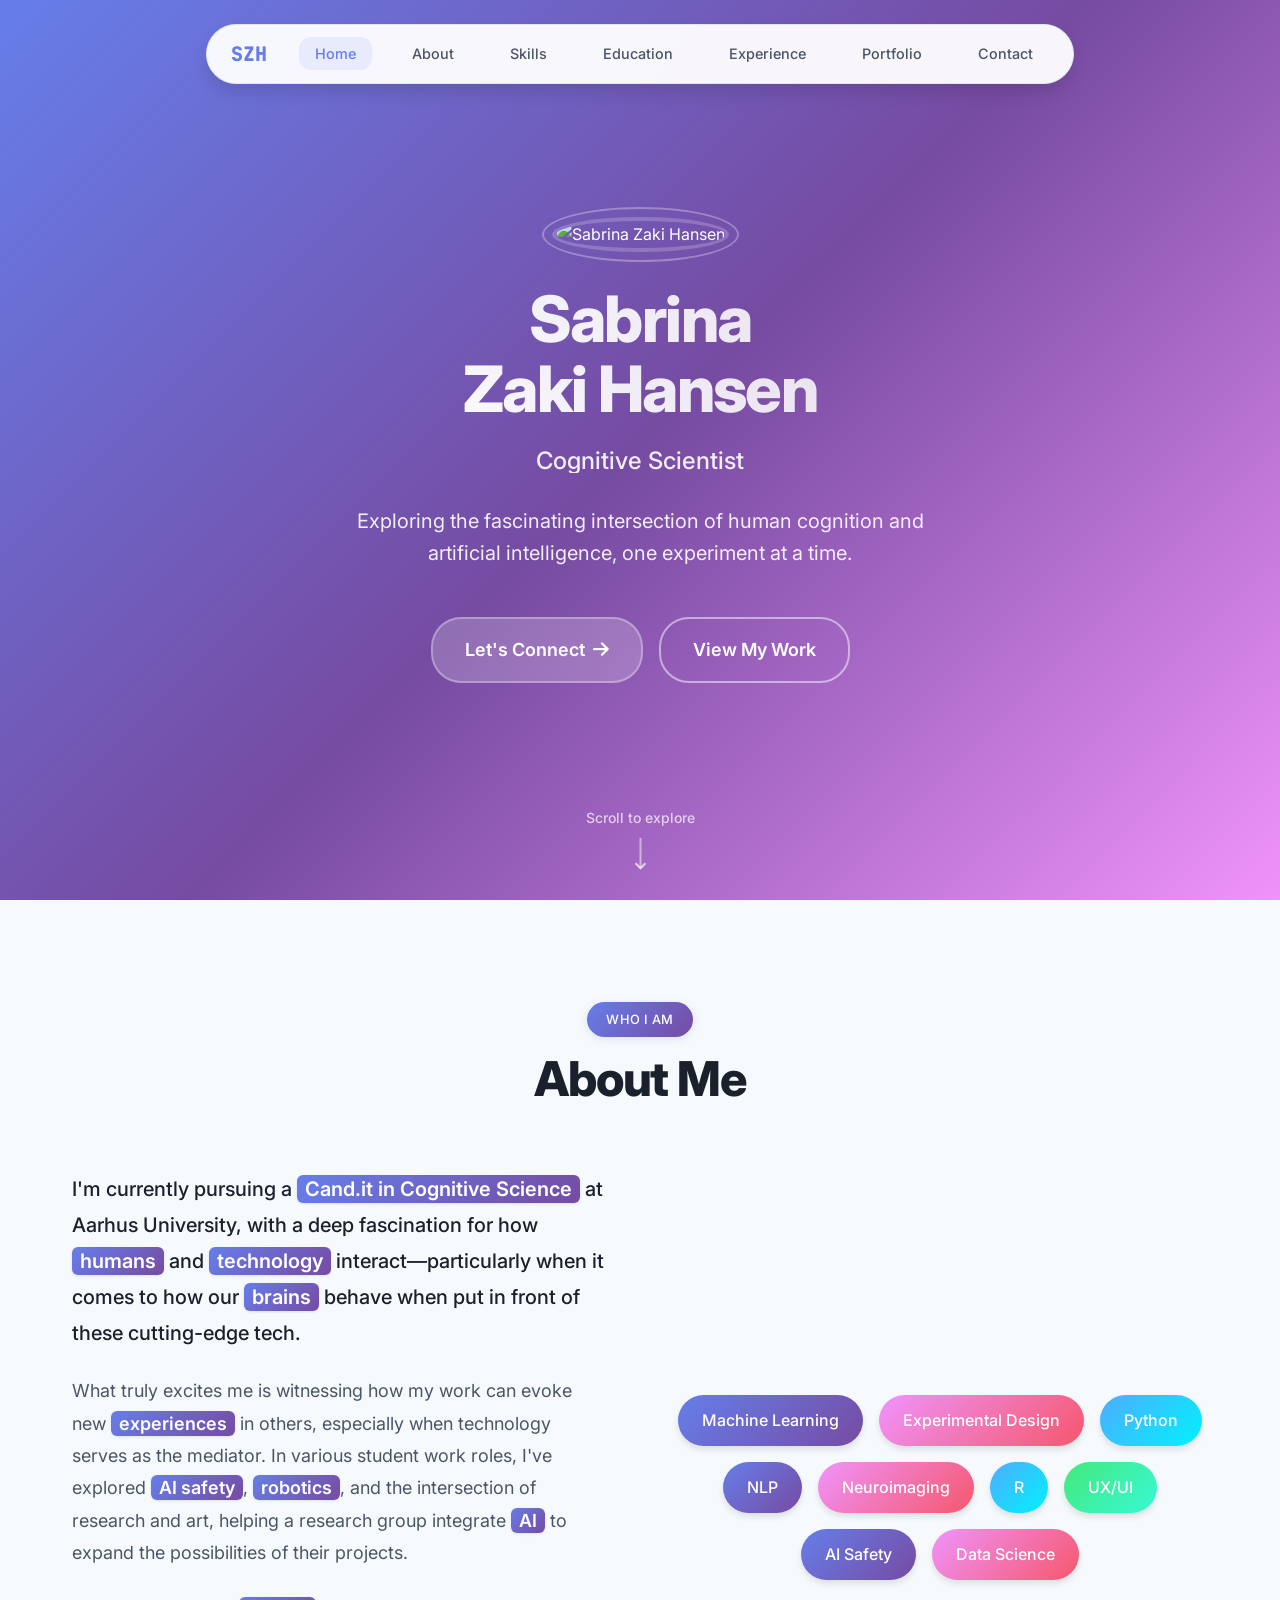
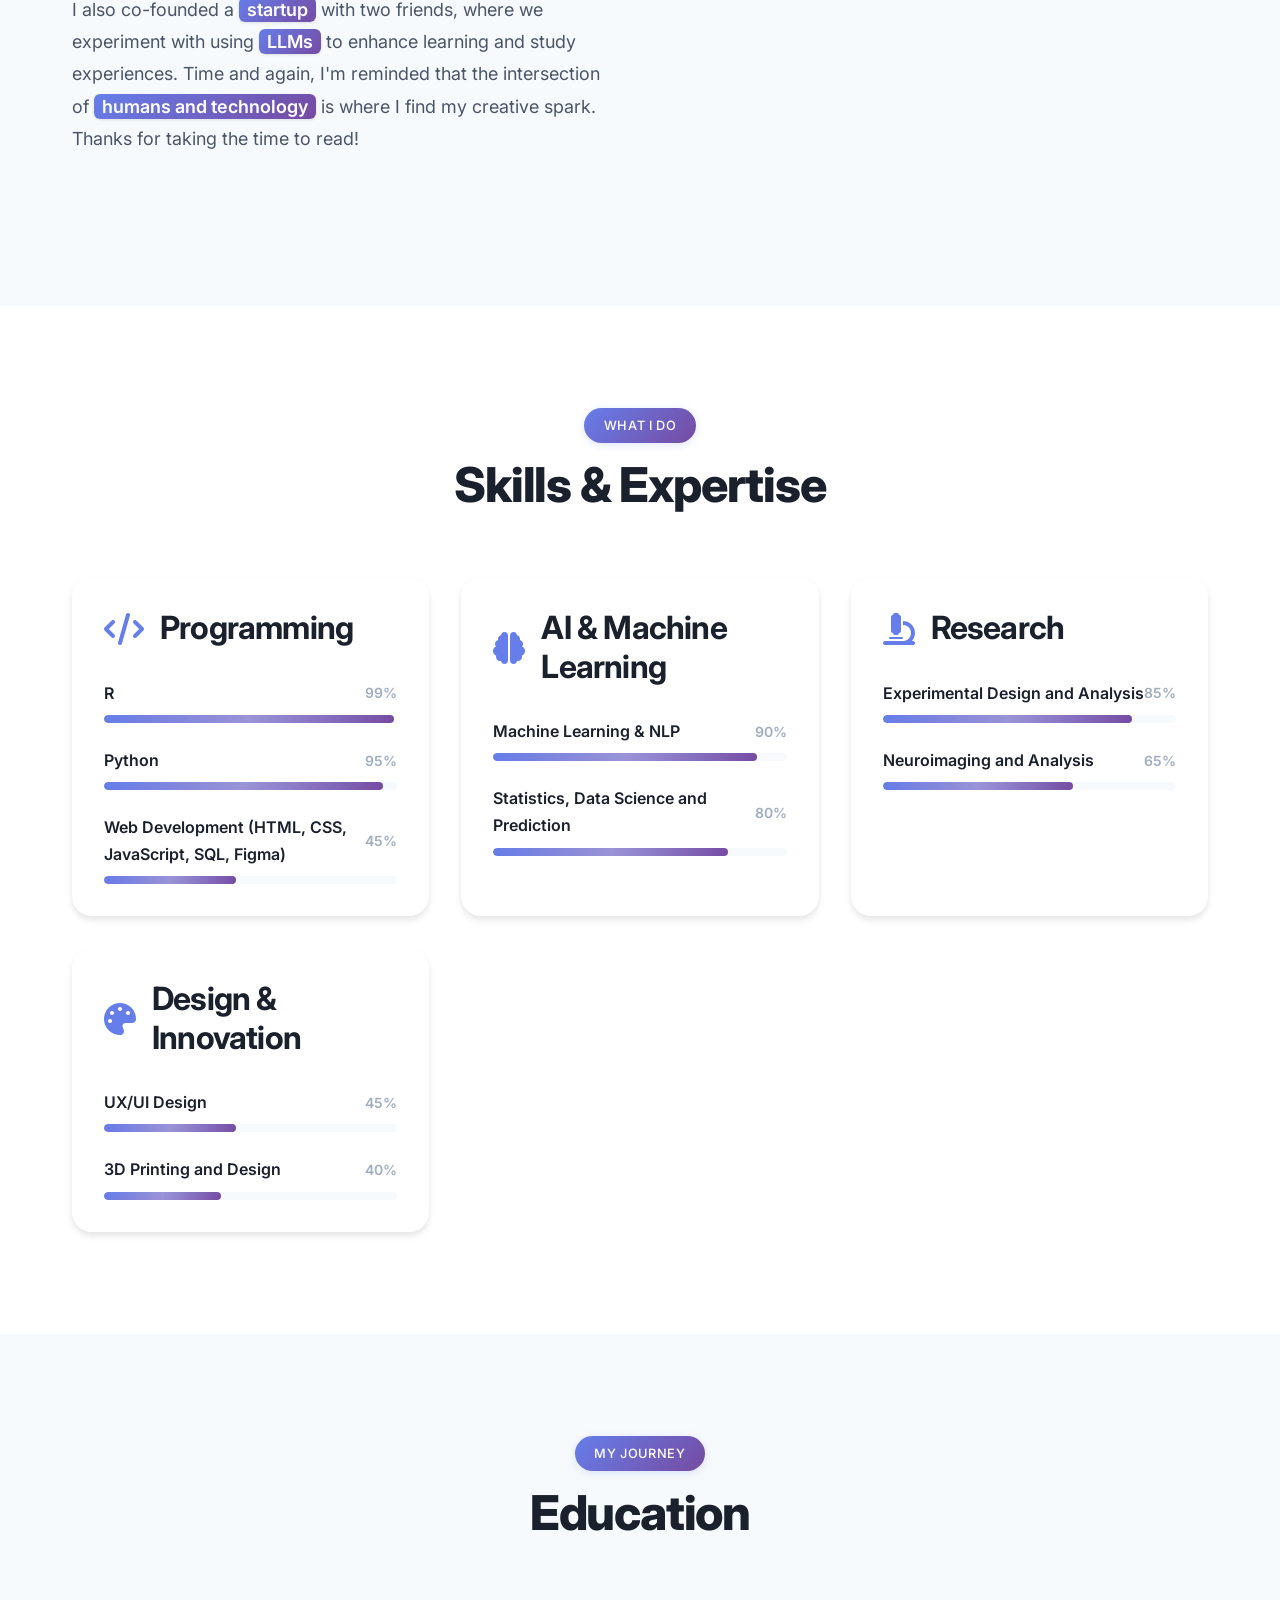
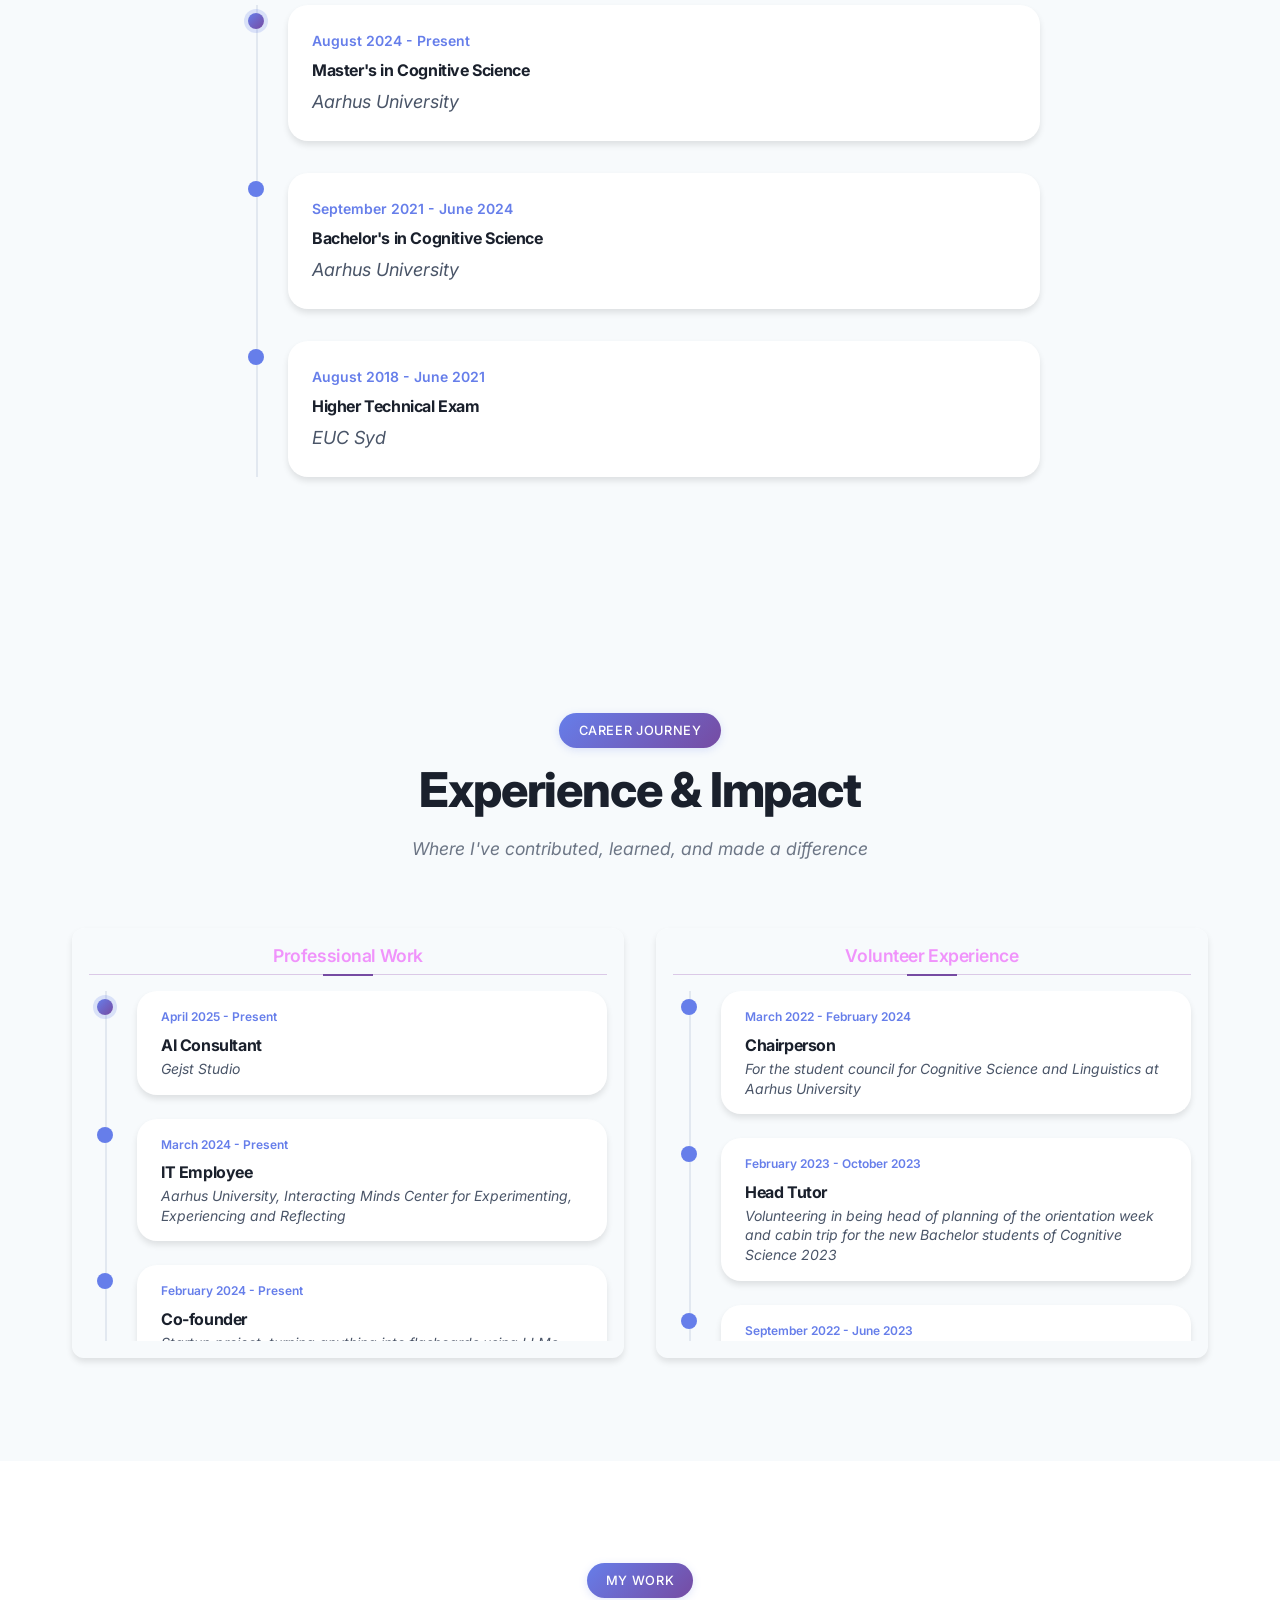
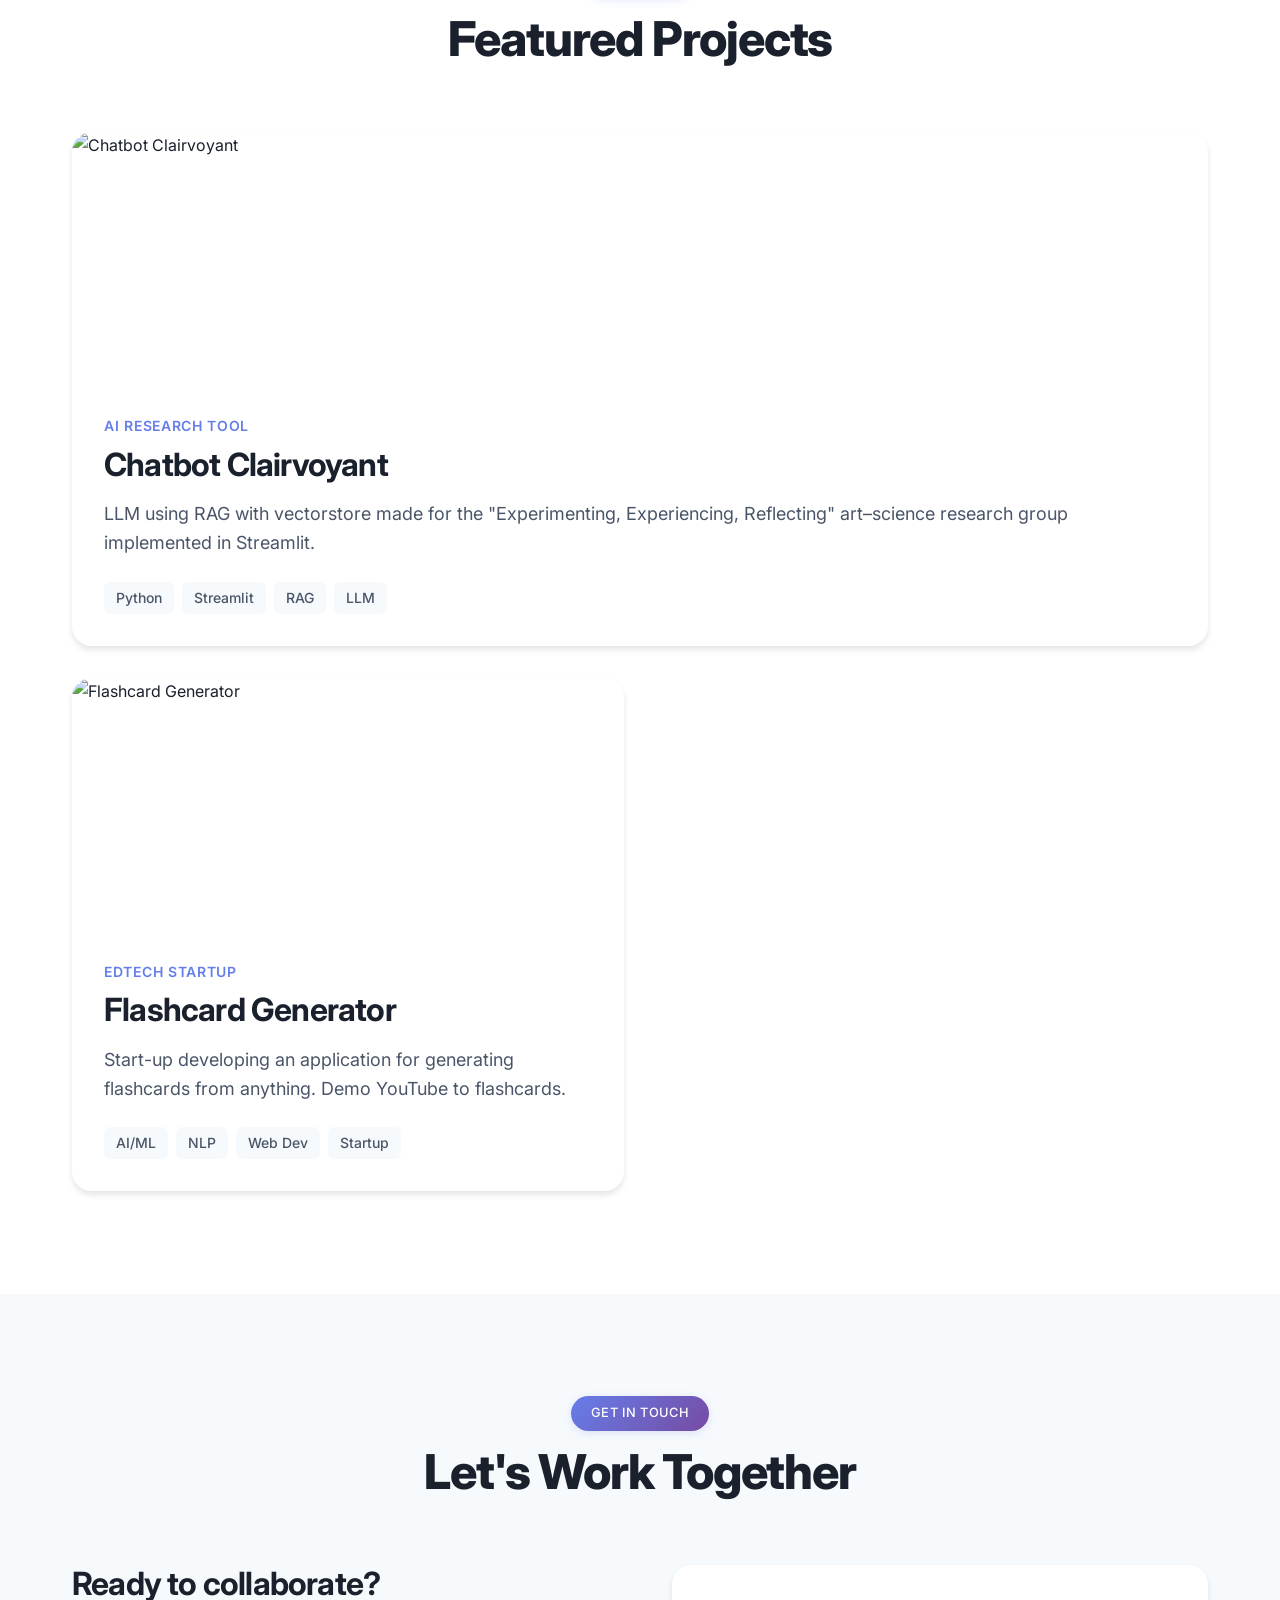
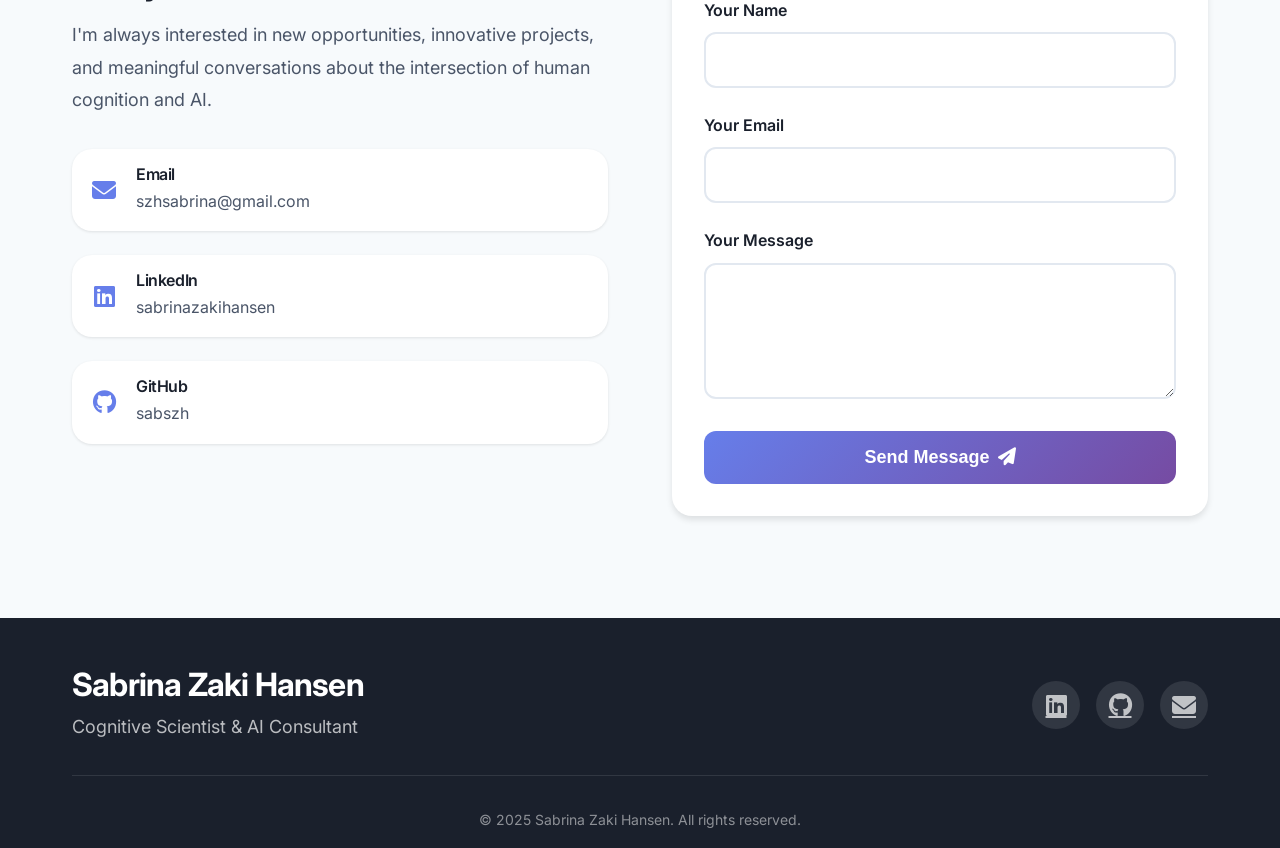
==== index.html @ dee20abe "updated" ====
<!DOCTYPE html>
<html lang="en">
<head>
    <meta charset="UTF-8">
    <meta name="viewport" content="width=device-width, initial-scale=1.0">
    <title>Sabrina Zaki Hansen | Cognitive Scientist & AI Consultant</title>
    <meta name="description" content="Cognitive Scientist and AI Consultant specializing in human-AI interaction, machine learning, and experimental design.">
    
    <!-- CSS styles -->
    <link rel="stylesheet" href="assets/css/styles.css">
    
    <!-- Google Fonts -->
    <link href="https://fonts.googleapis.com/css2?family=Inter:wght@300;400;500;600;700;800;900&family=JetBrains+Mono:wght@400;500;600&display=swap" rel="stylesheet">
    
    <!-- Font Awesome for Icons -->
    <link rel="stylesheet" href="https://cdnjs.cloudflare.com/ajax/libs/font-awesome/6.4.0/css/all.min.css" />
    
    <!-- Favicon -->
    <link rel="icon" href="assets/images/profile_pic.jpg" type="image/x-icon">
</head>
<body>
    <!-- Floating Navigation -->
    <nav class="floating-nav" id="floating-nav">
        <div class="nav-brand">
            <span class="brand-text">SZH</span>
        </div>
        <ul class="nav-menu" id="nav-menu">
            <li><a href="#hero" class="nav-link active">Home</a></li>
            <li><a href="#about" class="nav-link">About</a></li>
            <li><a href="#skills" class="nav-link">Skills</a></li>
            <li><a href="#education" class="nav-link">Education</a></li>
            <li><a href="#experience" class="nav-link">Experience</a></li>
            <li><a href="#portfolio" class="nav-link">Portfolio</a></li>
            <li><a href="#contact" class="nav-link">Contact</a></li>
        </ul>
        <div class="nav-toggle" id="nav-toggle">
            <span></span>
            <span></span>
            <span></span>
        </div>
    </nav>

    <!-- Hero Section with Particles -->
    <section id="hero" class="hero-section">
        <div class="particles" id="particles"></div>
        <div class="hero-content">
            <div class="profile-container">
                <div class="profile-image-wrapper">
                    <img src="assets/images/profile_pic.jpg" alt="Sabrina Zaki Hansen" class="profile-image">
                    <div class="profile-ring"></div>
                </div>
            </div>
            <div class="hero-text">
                <h1 class="hero-name">
                    <span class="name-part">Sabrina</span>
                    <span class="name-part">Zaki Hansen</span>
                </h1>
                <div class="hero-roles">
                    <span class="role active">Cognitive Scientist</span>
                    <span class="role">AI Consultant</span>
                    <span class="role">Human-AI Interaction Specialist</span>
                </div>
                <p class="hero-description">
                    Exploring the fascinating intersection of human cognition and artificial intelligence, 
                    one experiment at a time.
                </p>
                <div class="hero-cta">
                    <a href="#contact" class="cta-primary">
                        <span>Let's Connect</span>
                        <i class="fas fa-arrow-right"></i>
                    </a>
                    <a href="#portfolio" class="cta-secondary">
                        <span>View My Work</span>
                    </a>
                </div>
            </div>
        </div>
        <div class="scroll-indicator">
            <div class="scroll-text">Scroll to explore</div>
            <div class="scroll-arrow"></div>
        </div>
    </section>

    <!-- About Section -->
    <section id="about" class="about-section">
        <div class="container">
            <div class="section-header">
                <span class="section-tag">Who I Am</span>
                <h2 class="section-title">About Me</h2>
            </div>
            
            <div class="about-grid">
                <div class="about-content">
                    <div class="about-text">
                        <p class="lead-text">
                            I'm currently pursuing a <mark class="highlight">Cand.it in Cognitive Science</mark> at Aarhus University, 
                            with a deep fascination for how <mark class="highlight">humans</mark> and <mark class="highlight">technology</mark> 
                            interact—particularly when it comes to how our <mark class="highlight">brains</mark> behave when put in front 
                            of these cutting-edge tech.
                        </p>
                        
                        <p>
                            What truly excites me is witnessing how my work can evoke new <mark class="highlight">experiences</mark> in others, 
                            especially when technology serves as the mediator. In various student work roles, I've explored 
                            <mark class="highlight">AI safety</mark>, <mark class="highlight">robotics</mark>, and the intersection of research and art, 
                            helping a research group integrate <mark class="highlight">AI</mark> to expand the possibilities of their projects.
                        </p>
                        
                        <p>
                            I also co-founded a <mark class="highlight">startup</mark> with two friends, where we experiment with using 
                            <mark class="highlight">LLMs</mark> to enhance learning and study experiences. Time and again, I'm reminded that 
                            the intersection of <mark class="highlight">humans and technology</mark> is where I find my creative spark. 
                            Thanks for taking the time to read!
                        </p>
                    </div>
                </div>
                
                <div class="about-visual">
                    <div class="interest-cloud">
                        <div class="interest-item" data-category="ai">Machine Learning</div>
                        <div class="interest-item" data-category="research">Experimental Design</div>
                        <div class="interest-item" data-category="tech">Python</div>
                        <div class="interest-item" data-category="ai">NLP</div>
                        <div class="interest-item" data-category="research">Neuroimaging</div>
                        <div class="interest-item" data-category="tech">R</div>
                        <div class="interest-item" data-category="design">UX/UI</div>
                        <div class="interest-item" data-category="ai">AI Safety</div>
                        <div class="interest-item" data-category="research">Data Science</div>
                    </div>
                </div>
            </div>
        </div>
    </section>

    <!-- Skills Section -->
    <section id="skills" class="skills-section">
        <div class="container">
            <div class="section-header">
                <span class="section-tag">What I Do</span>
                <h2 class="section-title">Skills & Expertise</h2>
            </div>
            
            <div class="skills-grid">
                <div class="skill-category">
                    <div class="category-header">
                        <i class="fas fa-code"></i>
                        <h3>Programming</h3>
                    </div>
                    <div class="skill-items">
                        <div class="skill-item">
                            <div class="skill-info">
                                <span class="skill-name">R</span>
                                <span class="skill-level">99%</span>
                            </div>
                            <div class="skill-bar">
                                <div class="skill-progress" data-progress="99"></div>
                            </div>
                        </div>
                        <div class="skill-item">
                            <div class="skill-info">
                                <span class="skill-name">Python</span>
                                <span class="skill-level">95%</span>
                            </div>
                            <div class="skill-bar">
                                <div class="skill-progress" data-progress="95"></div>
                            </div>
                        </div>
                        <div class="skill-item">
                            <div class="skill-info">
                                <span class="skill-name">Web Development (HTML, CSS, JavaScript, SQL, Figma)</span>
                                <span class="skill-level">45%</span>
                            </div>
                            <div class="skill-bar">
                                <div class="skill-progress" data-progress="45"></div>
                            </div>
                        </div>
                    </div>
                </div>

                <div class="skill-category">
                    <div class="category-header">
                        <i class="fas fa-brain"></i>
                        <h3>AI & Machine Learning</h3>
                    </div>
                    <div class="skill-items">
                        <div class="skill-item">
                            <div class="skill-info">
                                <span class="skill-name">Machine Learning & NLP</span>
                                <span class="skill-level">90%</span>
                            </div>
                            <div class="skill-bar">
                                <div class="skill-progress" data-progress="90"></div>
                            </div>
                        </div>
                        <div class="skill-item">
                            <div class="skill-info">
                                <span class="skill-name">Statistics, Data Science and Prediction</span>
                                <span class="skill-level">80%</span>
                            </div>
                            <div class="skill-bar">
                                <div class="skill-progress" data-progress="80"></div>
                            </div>
                        </div>
                    </div>
                </div>

                <div class="skill-category">
                    <div class="category-header">
                        <i class="fas fa-microscope"></i>
                        <h3>Research</h3>
                    </div>
                    <div class="skill-items">
                        <div class="skill-item">
                            <div class="skill-info">
                                <span class="skill-name">Experimental Design and Analysis</span>
                                <span class="skill-level">85%</span>
                            </div>
                            <div class="skill-bar">
                                <div class="skill-progress" data-progress="85"></div>
                            </div>
                        </div>
                        <div class="skill-item">
                            <div class="skill-info">
                                <span class="skill-name">Neuroimaging and Analysis</span>
                                <span class="skill-level">65%</span>
                            </div>
                            <div class="skill-bar">
                                <div class="skill-progress" data-progress="65"></div>
                            </div>
                        </div>
                    </div>
                </div>

                <div class="skill-category">
                    <div class="category-header">
                        <i class="fas fa-palette"></i>
                        <h3>Design & Innovation</h3>
                    </div>
                    <div class="skill-items">
                        <div class="skill-item">
                            <div class="skill-info">
                                <span class="skill-name">UX/UI Design</span>
                                <span class="skill-level">45%</span>
                            </div>
                            <div class="skill-bar">
                                <div class="skill-progress" data-progress="45"></div>
                            </div>
                        </div>
                        <div class="skill-item">
                            <div class="skill-info">
                                <span class="skill-name">3D Printing and Design</span>
                                <span class="skill-level">40%</span>
                            </div>
                            <div class="skill-bar">
                                <div class="skill-progress" data-progress="40"></div>
                            </div>
                        </div>
                    </div>
                </div>
            </div>
        </div>
    </section>

    <!-- Education & Resume Section -->
    <section id="education" class="education-section">
        <div class="container">
            <div class="section-header">
                <span class="section-tag">My Journey</span>
                <h2 class="section-title">Education</h2>
            </div>
            
            <div class="education-container">
                <div class="timeline">
                    <div class="timeline-item">
                        <div class="timeline-marker featured"></div>
                        <div class="timeline-content">
                            <div class="timeline-date">August 2024 - Present</div>
                            <h4>Master's in Cognitive Science</h4>
                            <p><em>Aarhus University</em></p>
                        </div>
                    </div>
                    <div class="timeline-item">
                        <div class="timeline-marker"></div>
                        <div class="timeline-content">
                            <div class="timeline-date">September 2021 - June 2024</div>
                            <h4>Bachelor's in Cognitive Science</h4>
                            <p><em>Aarhus University</em></p>
                        </div>
                    </div>
                    <div class="timeline-item">
                        <div class="timeline-marker"></div>
                        <div class="timeline-content">
                            <div class="timeline-date">August 2018 - June 2021</div>
                            <h4>Higher Technical Exam</h4>
                            <p><em>EUC Syd</em></p>
                        </div>
                    </div>
                    </div>
                </div>
            </div>
        </div>
    </section>

    <!-- Experience Section -->
    <section id="experience" class="experience-section">
        <div class="container">
            <div class="section-header">
                <span class="section-tag">Career Journey</span>
                <h2 class="section-title">Experience & Impact</h2>
                <p class="section-subtitle">Where I've contributed, learned, and made a difference</p>
            </div>
            
            <div class="experience-dual-columns">
                <!-- Professional Work -->
                <div class="work-section">
                    <h3 class="work-section-title">Professional Work</h3>
                    <div class="timeline-scroll-container">
                        <div class="timeline compact">
                            <div class="timeline-item">
                                <div class="timeline-marker featured"></div>
                                <div class="timeline-content">
                                    <div class="timeline-date">April 2025 - Present</div>
                                    <h4>AI Consultant</h4>
                                    <p><em>Gejst Studio</em></p>
                                </div>
                            </div>
                            <div class="timeline-item">
                                <div class="timeline-marker"></div>
                                <div class="timeline-content">
                                    <div class="timeline-date">March 2024 - Present</div>
                                    <h4>IT Employee</h4>
                                    <p><em>Aarhus University, Interacting Minds Center for Experimenting, Experiencing and Reflecting</em></p>
                                </div>
                            </div>
                            <div class="timeline-item">
                                <div class="timeline-marker"></div>
                                <div class="timeline-content">
                                    <div class="timeline-date">February 2024 - Present</div>
                                    <h4>Co-founder</h4>
                                    <p><em>Startup project, turning anything into flashcards using LLMs</em></p>
                                </div>
                            </div>
                            <div class="timeline-item">
                                <div class="timeline-marker"></div>
                                <div class="timeline-content">
                                    <div class="timeline-date">August 2024</div>
                                    <h4>Conference Staff</h4>
                                    <p><em>Aarhus University, Research Unit for Robophilosophy and Integrative Social Robotics</em></p>
                                </div>
                            </div>
                            <div class="timeline-item">
                                <div class="timeline-marker"></div>
                                <div class="timeline-content">
                                    <div class="timeline-date">May 2023 - December 2023</div>
                                    <h4>Research Assistant</h4>
                                    <p><em>Aarhus University, Research Unit for Robophilosophy and Integrative Social Robotics</em></p>
                                </div>
                            </div>
                            <div class="timeline-item">
                                <div class="timeline-marker"></div>
                                <div class="timeline-content">
                                    <div class="timeline-date">September 2023 - December 2023</div>
                                    <h4>Teacher Assistant</h4>
                                    <p><em>Facilitated weekly classes in the course in Cognition and Communication, as well as doing exam supervision for student's exam projects</em></p>
                                </div>
                            </div>
                            <div class="timeline-item">
                                <div class="timeline-marker"></div>
                                <div class="timeline-content">
                                    <div class="timeline-date">September 2022 - December 2022</div>
                                    <h4>Research Assistant</h4>
                                    <p><em>Apart Research, AI-Safety Non-profit</em></p>
                                </div>
                            </div>
                            <div class="timeline-item">
                                <div class="timeline-marker"></div>
                                <div class="timeline-content">
                                    <div class="timeline-date">December 2022 - April 2023</div>
                                    <h4>Community Manager</h4>
                                    <p><em>Apart Research, AI-Safety Non-profit</em></p>
                                </div>
                            </div>
                            <div class="timeline-item">
                                <div class="timeline-marker"></div>
                                <div class="timeline-content">
                                    <div class="timeline-date">August 2022 - December 2022</div>
                                    <h4>Teacher Assistant</h4>
                                    <p><em>Facilitated weekly classes in the course in Cognition and Communication, as well as doing exam supervision for student's exam projects</em></p>
                                </div>
                            </div>
                            <div class="timeline-item">
                                <div class="timeline-marker"></div>
                                <div class="timeline-content">
                                    <div class="timeline-date">December 2020 - August 2021</div>
                                    <h4>Mentor</h4>
                                    <p><em>MentorDanmark - teaching danish, english and mathematics</em></p>
                                </div>
                            </div>
                            <div class="timeline-item">
                                <div class="timeline-marker"></div>
                                <div class="timeline-content">
                                    <div class="timeline-date">September 2020 - June 2021</div>
                                    <h4>Communications Assistant</h4>
                                    <p><em>EUC Syd</em></p>
                                </div>
                            </div>
                            <div class="timeline-item">
                                <div class="timeline-marker"></div>
                                <div class="timeline-content">
                                    <div class="timeline-date">August 2020 - June 2021</div>
                                    <h4>Teacher Assistant</h4>
                                    <p><em>EUC Syd, Higher Technical Exam</em></p>
                                </div>
                            </div>
                            <div class="timeline-item">
                                <div class="timeline-marker"></div>
                                <div class="timeline-content">
                                    <div class="timeline-date">September 2020 - December 2020</div>
                                    <h4>Substitute Teacher</h4>
                                    <p><em>Aabenraa Friskole</em></p>
                                </div>
                            </div>
                            <div class="timeline-item">
                                <div class="timeline-marker"></div>
                                <div class="timeline-content">
                                    <div class="timeline-date">August 2020 - December 2020</div>
                                    <h4>Student Teacher in Mathematics</h4>
                                    <p><em>SOSO Syd, providing evening classes for students with dyscalculia and other mathematical challenges</em></p>
                                </div>
                            </div>
                            <div class="timeline-item">
                                <div class="timeline-marker"></div>
                                <div class="timeline-content">
                                    <div class="timeline-date">May 2017 - November 2018</div>
                                    <h4>Customer Service and Payment</h4>
                                    <p><em>Bylderup Bov Pizza & Grill</em></p>
                                </div>
                            </div>
                            <div class="timeline-item">
                                <div class="timeline-marker"></div>
                                <div class="timeline-content">
                                    <div class="timeline-date">December 2016 - May 2017</div>
                                    <h4>Customer Service and Payment</h4>
                                    <p><em>Milano Pizza & Restaurant</em></p>
                                </div>
                            </div>
                        </div>
                    </div>
                </div>

                <!-- Volunteer Experience -->
                <div class="volunteer-section">
                    <h3 class="work-section-title">Volunteer Experience</h3>
                    <div class="timeline-scroll-container">
                        <div class="timeline compact">
                            <div class="timeline-item">
                                <div class="timeline-marker"></div>
                                <div class="timeline-content">
                                    <div class="timeline-date">March 2022 - February 2024</div>
                                    <h4>Chairperson</h4>
                                    <p><em>For the student council for Cognitive Science and Linguistics at Aarhus University</em></p>
                                </div>
                            </div>
                            <div class="timeline-item">
                                <div class="timeline-marker"></div>
                                <div class="timeline-content">
                                    <div class="timeline-date">February 2023 - October 2023</div>
                                    <h4>Head Tutor</h4>
                                    <p><em>Volunteering in being head of planning of the orientation week and cabin trip for the new Bachelor students of Cognitive Science 2023</em></p>
                                </div>
                            </div>
                            <div class="timeline-item">
                                <div class="timeline-marker"></div>
                                <div class="timeline-content">
                                    <div class="timeline-date">September 2022 - June 2023</div>
                                    <h4>Mentor</h4>
                                    <p><em>Volunteering for Aarhus University</em></p>
                                </div>
                            </div>
                            <div class="timeline-item">
                                <div class="timeline-marker"></div>
                                <div class="timeline-content">
                                    <div class="timeline-date">April 2022 - October 2023</div>
                                    <h4>Tutor</h4>
                                    <p><em>Volunteering in being part of a team planning of the orientation week and cabin trip for the new Bachelor students of Cognitive Science 2022</em></p>
                                </div>
                            </div>
                            <div class="timeline-item">
                                <div class="timeline-marker"></div>
                                <div class="timeline-content">
                                    <div class="timeline-date">September 2019 - January 2023</div>
                                    <h4>Head of Marketing Communications</h4>
                                    <p><em>Volunteering for Campusbyen Aabenraa</em></p>
                                </div>
                            </div>
                            <div class="timeline-item">
                                <div class="timeline-marker"></div>
                                <div class="timeline-content">
                                    <div class="timeline-date">January 2019 - January 2023</div>
                                    <h4>Youth Counselor</h4>
                                    <p><em>Headspace Denmark, Aabenraa</em></p>
                                </div>
                            </div>
                            <div class="timeline-item">
                                <div class="timeline-marker"></div>
                                <div class="timeline-content">
                                    <div class="timeline-date">January 2018 - June 2020</div>
                                    <h4>Member of the Management Board</h4>
                                    <p><em>EUC Syd, student representative for Higher Technical Exam</em></p>
                                </div>
                            </div>
                        </div>
                    </div>
                </div>
            </div>
        </div>
    </section>

    <!-- Portfolio Section -->
    <section id="portfolio" class="portfolio-section">
        <div class="container">
            <div class="section-header">
                <span class="section-tag">My Work</span>
                <h2 class="section-title">Featured Projects</h2>
            </div>
            
            <div class="portfolio-grid">
                <div class="project-card featured">
                    <div class="project-image">
                        <img src="assets/images/botcon.png" alt="Chatbot Clairvoyant" loading="lazy">
                        <div class="project-overlay">
                            <a href="https://botcon.ploomberapp.io/" target="_blank" class="project-link">
                                <i class="fas fa-external-link-alt"></i>
                            </a>
                        </div>
                    </div>
                    <div class="project-content">
                        <div class="project-category">AI Research Tool</div>
                        <h3>Chatbot Clairvoyant</h3>
                        <p>LLM using RAG with vectorstore made for the "Experimenting, Experiencing, Reflecting" art–science research group implemented in Streamlit.</p>
                        <div class="project-tech">
                            <span>Python</span>
                            <span>Streamlit</span>
                            <span>RAG</span>
                            <span>LLM</span>
                        </div>
                    </div>
                </div>

                <div class="project-card">
                    <div class="project-image">
                        <img src="assets/images/podmem.png" alt="Flashcard Generator" loading="lazy">
                        <div class="project-overlay">
                            <a href="https://www.podmem.com/" target="_blank" class="project-link">
                                <i class="fas fa-external-link-alt"></i>
                            </a>
                        </div>
                    </div>
                    <div class="project-content">
                        <div class="project-category">EdTech Startup</div>
                        <h3>Flashcard Generator</h3>
                        <p>Start-up developing an application for generating flashcards from anything. Demo YouTube to flashcards.</p>
                        <div class="project-tech">
                            <span>AI/ML</span>
                            <span>NLP</span>
                            <span>Web Dev</span>
                            <span>Startup</span>
                        </div>
                    </div>
                </div>
            </div>
        </div>
    </section>

    <!-- Contact Section -->
    <section id="contact" class="contact-section">
        <div class="container">
            <div class="section-header">
                <span class="section-tag">Get In Touch</span>
                <h2 class="section-title">Let's Work Together</h2>
            </div>
            
            <div class="contact-grid">
                <div class="contact-info">
                    <h3>Ready to collaborate?</h3>
                    <p>I'm always interested in new opportunities, innovative projects, and meaningful conversations about the intersection of human cognition and AI.</p>
                    
                    <div class="contact-methods">
                        <div class="contact-method">
                            <i class="fas fa-envelope"></i>
                            <div>
                                <h4>Email</h4>
                                <a href="mailto:szhsabrina@gmail.com">szhsabrina@gmail.com</a>
                            </div>
                        </div>
                        <div class="contact-method">
                            <i class="fab fa-linkedin"></i>
                            <div>
                                <h4>LinkedIn</h4>
                                <a href="https://linkedin.com/in/sabrinazakihansen" target="_blank">sabrinazakihansen</a>
                            </div>
                        </div>
                        <div class="contact-method">
                            <i class="fab fa-github"></i>
                            <div>
                                <h4>GitHub</h4>
                                <a href="https://github.com/sabszh" target="_blank">sabszh</a>
                            </div>
                        </div>
                    </div>
                </div>
                
                <div class="contact-form-wrapper">
                    <form class="contact-form" action="https://formsubmit.co/8005be62d9b5293e84b5c257f5f64765" method="POST">
                        <input type="hidden" name="_subject" value="New Portfolio Contact!">
                        <input type="hidden" name="_captcha" value="false">
                        
                        <div class="form-group">
                            <label for="name">Your Name</label>
                            <input type="text" id="name" name="name" required>
                        </div>
                        
                        <div class="form-group">
                            <label for="email">Your Email</label>
                            <input type="email" id="email" name="email" required>
                        </div>
                        
                        <div class="form-group">
                            <label for="message">Your Message</label>
                            <textarea id="message" name="message" rows="5" required></textarea>
                        </div>
                        
                        <button type="submit" class="submit-btn">
                            <span>Send Message</span>
                            <i class="fas fa-paper-plane"></i>
                        </button>
                    </form>
                </div>
            </div>
        </div>
    </section>

    <!-- Footer -->
    <footer class="footer">
        <div class="container">
            <div class="footer-content">
                <div class="footer-brand">
                    <h3>Sabrina Zaki Hansen</h3>
                    <p>Cognitive Scientist & AI Consultant</p>
                </div>
                
                <div class="footer-social">
                    <a href="https://linkedin.com/in/sabrinazakihansen" target="_blank" aria-label="LinkedIn">
                        <i class="fab fa-linkedin"></i>
                    </a>
                    <a href="https://github.com/sabszh" target="_blank" aria-label="GitHub">
                        <i class="fab fa-github"></i>
                    </a>
                    <a href="mailto:szhsabrina@gmail.com" aria-label="Email">
                        <i class="fas fa-envelope"></i>
                    </a>
                </div>
            </div>
            
            <div class="footer-bottom">
                <p>&copy; 2025 Sabrina Zaki Hansen. All rights reserved.</p>
            </div>
        </div>
    </footer>
    
    <script src="assets/js/scripts.js"></script>
</body>
</html>
---- assets/css/styles.css ----
/* Modern Portfolio CSS */
:root {
    /* Color Palette */
    --primary-color: #667eea;
    --secondary-color: #764ba2;
    --accent-color: #f093fb;
    --text-primary: #1a202c;
    --text-secondary: #4a5568;
    --text-light: #a0aec0;
    --bg-primary: #ffffff;
    --bg-secondary: #f7fafc;
    --bg-dark: #1a202c;
    --border-light: #e2e8f0;
    
    /* Gradients */
    --gradient-primary: linear-gradient(135deg, var(--primary-color) 0%, var(--secondary-color) 100%);
    --gradient-accent: linear-gradient(135deg, var(--primary-color) 0%, var(--accent-color) 100%);
    --gradient-dark: linear-gradient(135deg, #667eea 0%, #764ba2 50%, #f093fb 100%);
    
    /* Shadows */
    --shadow-sm: 0 1px 3px rgba(0, 0, 0, 0.1);
    --shadow-md: 0 4px 6px rgba(0, 0, 0, 0.1);
    --shadow-lg: 0 10px 15px rgba(0, 0, 0, 0.1);
    --shadow-xl: 0 20px 25px rgba(0, 0, 0, 0.15);
    
    /* Typography */
    --font-primary: 'Inter', -apple-system, BlinkMacSystemFont, sans-serif;
    --font-mono: 'JetBrains Mono', 'Fira Code', monospace;
    
    /* Spacing */
    --section-padding: clamp(4rem, 8vw, 8rem);
    --container-padding: clamp(1rem, 5vw, 2rem);
    
    /* Border Radius */
    --radius-sm: 6px;
    --radius-md: 12px;
    --radius-lg: 20px;
    --radius-xl: 30px;
}

/* Reset & Base Styles */
*,
*::before,
*::after {
    margin: 0;
    padding: 0;
    box-sizing: border-box;
}

html {
    scroll-behavior: smooth;
    font-size: 16px;
}

body {
    font-family: var(--font-primary);
    line-height: 1.7;
    color: var(--text-primary);
    background-color: var(--bg-primary);
    overflow-x: hidden;
}

/* Typography */
h1, h2, h3, h4, h5, h6 {
    font-weight: 700;
    line-height: 1.2;
    letter-spacing: -0.025em;
}

h1 {
    font-size: clamp(2.5rem, 6vw, 4rem);
}

h2 {
    font-size: clamp(2rem, 5vw, 3rem);
}

h3 {
    font-size: clamp(1.5rem, 4vw, 2rem);
}

p {
    font-size: clamp(1rem, 2.5vw, 1.125rem);
    color: var(--text-secondary);
}

.lead-text {
    font-size: clamp(1.125rem, 3vw, 1.25rem);
    font-weight: 500;
    color: var(--text-primary);
}

/* Container */
.container {
    max-width: 1200px;
    margin: 0 auto;
    padding: 0 var(--container-padding);
}

/* Floating Navigation */
.floating-nav {
    position: fixed;
    top: 1.5rem;
    left: 50%;
    transform: translateX(-50%);
    background: rgba(255, 255, 255, 0.95);
    backdrop-filter: blur(20px);
    border: 1px solid var(--border-light);
    border-radius: var(--radius-xl);
    padding: 0.75rem 1.5rem;
    display: flex;
    align-items: center;
    gap: 2rem;
    z-index: 1000;
    box-shadow: var(--shadow-lg);
    transition: all 0.3s ease;
}

.floating-nav.scrolled {
    background: rgba(255, 255, 255, 0.98);
    box-shadow: var(--shadow-xl);
}

.nav-brand .brand-text {
    font-weight: 800;
    font-size: 1.25rem;
    color: var(--primary-color);
    font-family: var(--font-mono);
}

.nav-menu {
    display: flex;
    list-style: none;
    gap: 1.5rem;
    align-items: center;
}

.nav-link {
    text-decoration: none;
    color: var(--text-secondary);
    font-weight: 500;
    font-size: 0.9rem;
    padding: 0.5rem 1rem;
    border-radius: var(--radius-md);
    transition: all 0.3s ease;
    position: relative;
}

.nav-link:hover,
.nav-link.active {
    color: var(--primary-color);
    background: rgba(102, 126, 234, 0.1);
}

.nav-toggle {
    display: none;
    flex-direction: column;
    cursor: pointer;
    gap: 4px;
}

.nav-toggle span {
    width: 24px;
    height: 2px;
    background: var(--text-primary);
    border-radius: 2px;
    transition: all 0.3s ease;
}

/* Hero Section */
.hero-section {
    min-height: 100vh;
    background: var(--gradient-dark);
    position: relative;
    display: flex;
    align-items: center;
    justify-content: center;
    overflow: hidden;
}

.particles {
    position: absolute;
    top: 0;
    left: 0;
    width: 100%;
    height: 100%;
    z-index: 1;
}

.hero-content {
    position: relative;
    z-index: 2;
    text-align: center;
    color: white;
    max-width: 900px;
    padding: var(--container-padding);
}

.profile-container {
    margin-bottom: 2rem;
}

.profile-image-wrapper {
    position: relative;
    display: inline-block;
}

.profile-image {
    width: 180px;
    height: 180px;
    border-radius: 50%;
    object-fit: cover;
    border: 4px solid rgba(255, 255, 255, 0.2);
    position: relative;
    z-index: 2;
    transition: all 0.3s ease;
}

.profile-ring {
    position: absolute;
    top: -10px;
    left: -10px;
    right: -10px;
    bottom: -10px;
    border: 2px solid rgba(255, 255, 255, 0.3);
    border-radius: 50%;
    animation: pulse 2s infinite;
}

@keyframes pulse {
    0% {
        transform: scale(1);
        opacity: 1;
    }
    100% {
        transform: scale(1.1);
        opacity: 0;
    }
}

.hero-name {
    font-weight: 800;
    margin-bottom: 1rem;
    line-height: 1.1;
}

.name-part {
    display: block;
    background: linear-gradient(45deg, #fff, rgba(255, 255, 255, 0.8));
    -webkit-background-clip: text;
    -webkit-text-fill-color: transparent;
    background-clip: text;
}

.hero-roles {
    margin-bottom: 2rem;
    height: 2rem;
    position: relative;
    overflow: hidden;
}

.role {
    position: absolute;
    top: 0;
    left: 50%;
    transform: translateX(-50%);
    font-size: clamp(1.125rem, 3vw, 1.5rem);
    font-weight: 500;
    color: rgba(255, 255, 255, 0.9);
    opacity: 0;
    transition: all 0.5s ease;
}

.role.active {
    opacity: 1;
}

.hero-description {
    font-size: clamp(1.125rem, 3vw, 1.25rem);
    color: rgba(255, 255, 255, 0.9);
    max-width: 600px;
    margin: 0 auto 3rem;
    line-height: 1.6;
}

.hero-cta {
    display: flex;
    gap: 1rem;
    justify-content: center;
    flex-wrap: wrap;
}

.cta-primary,
.cta-secondary {
    display: inline-flex;
    align-items: center;
    gap: 0.5rem;
    padding: 1rem 2rem;
    text-decoration: none;
    font-weight: 600;
    border-radius: var(--radius-xl);
    transition: all 0.3s ease;
    font-size: 1.125rem;
}

.cta-primary {
    background: rgba(255, 255, 255, 0.2);
    color: white;
    border: 2px solid rgba(255, 255, 255, 0.3);
    backdrop-filter: blur(10px);
}

.cta-primary:hover {
    background: rgba(255, 255, 255, 0.3);
    transform: translateY(-2px);
    box-shadow: var(--shadow-xl);
}

.cta-secondary {
    background: transparent;
    color: white;
    border: 2px solid rgba(255, 255, 255, 0.5);
}

.cta-secondary:hover {
    background: rgba(255, 255, 255, 0.1);
    transform: translateY(-2px);
}

.scroll-indicator {
    position: absolute;
    bottom: 2rem;
    left: 50%;
    transform: translateX(-50%);
    text-align: center;
    color: rgba(255, 255, 255, 0.7);
}

.scroll-text {
    font-size: 0.875rem;
    margin-bottom: 0.5rem;
    font-weight: 500;
}

.scroll-arrow {
    width: 2px;
    height: 30px;
    background: rgba(255, 255, 255, 0.5);
    margin: 0 auto;
    position: relative;
    animation: scroll 2s infinite;
}

.scroll-arrow::after {
    content: '';
    position: absolute;
    bottom: 0;
    left: -3px;
    width: 8px;
    height: 8px;
    border-bottom: 2px solid rgba(255, 255, 255, 0.7);
    border-right: 2px solid rgba(255, 255, 255, 0.7);
    transform: rotate(45deg);
}

@keyframes scroll {
    0%, 100% {
        opacity: 0.4;
    }
    50% {
        opacity: 1;
    }
}

/* Section Headers */
.section-header {
    text-align: center;
    margin-bottom: 4rem;
}

.section-tag {
    display: inline-block;
    background: linear-gradient(135deg, #667eea 0%, #764ba2 100%);
    color: white;
    padding: 0.4rem 1.2rem;
    border-radius: 20px;
    font-size: 0.8rem;
    font-weight: 500;
    margin-bottom: 0.8rem;
    text-transform: uppercase;
    letter-spacing: 0.05em;
    box-shadow: 0 2px 8px rgba(102, 126, 234, 0.2);
}

.section-title {
    color: var(--text-primary);
    font-weight: 800;
    margin-bottom: 1rem;
}

.section-subtitle {
    color: var(--text-secondary);
    font-size: 1.1rem;
    font-weight: 400;
    margin-bottom: 2rem;
    text-align: center;
    font-style: italic;
    opacity: 0.8;
}

/* About Section */
.about-section {
    padding: var(--section-padding) 0;
    background: var(--bg-secondary);
}

.about-grid {
    display: grid;
    grid-template-columns: 1fr 1fr;
    gap: 4rem;
    align-items: center;
}

.about-text {
    margin-bottom: 3rem;
}

.about-text p {
    margin-bottom: 1.5rem;
    line-height: 1.8;
}

.highlight {
    background: var(--gradient-primary);
    color: white;
    padding: 0.125rem 0.5rem;
    border-radius: var(--radius-sm);
    font-weight: 600;
    box-shadow: var(--shadow-sm);
}

.about-stats {
    display: grid;
    grid-template-columns: repeat(3, 1fr);
    gap: 2rem;
}

.stat-item {
    text-align: center;
    padding: 1.5rem;
    background: white;
    border-radius: var(--radius-lg);
    box-shadow: var(--shadow-md);
    transition: all 0.3s ease;
}

.stat-item:hover {
    transform: translateY(-5px);
    box-shadow: var(--shadow-lg);
}

.stat-number {
    font-size: 2.5rem;
    font-weight: 800;
    color: var(--primary-color);
    margin-bottom: 0.5rem;
}

.stat-label {
    font-size: 0.875rem;
    color: var(--text-secondary);
    font-weight: 600;
    text-transform: uppercase;
    letter-spacing: 0.05em;
}

.interest-cloud {
    display: flex;
    flex-wrap: wrap;
    gap: 1rem;
    justify-content: center;
}

.interest-item {
    padding: 0.75rem 1.5rem;
    background: white;
    border-radius: var(--radius-xl);
    box-shadow: var(--shadow-md);
    font-weight: 500;
    color: var(--text-primary);
    transition: all 0.3s ease;
    cursor: default;
}

.interest-item:hover {
    transform: translateY(-3px);
    box-shadow: var(--shadow-lg);
}

.interest-item[data-category="ai"] {
    background: linear-gradient(135deg, #667eea, #764ba2);
    color: white;
}

.interest-item[data-category="research"] {
    background: linear-gradient(135deg, #f093fb, #f5576c);
    color: white;
}

.interest-item[data-category="tech"] {
    background: linear-gradient(135deg, #4facfe, #00f2fe);
    color: white;
}

.interest-item[data-category="design"] {
    background: linear-gradient(135deg, #43e97b, #38f9d7);
    color: white;
}

/* Skills Section */
.skills-section {
    padding: var(--section-padding) 0;
}

.skills-grid {
    display: grid;
    grid-template-columns: repeat(auto-fit, minmax(300px, 1fr));
    gap: 2rem;
}

.skill-category {
    background: white;
    border-radius: var(--radius-lg);
    padding: 2rem;
    box-shadow: var(--shadow-md);
    transition: all 0.3s ease;
}

.skill-category:hover {
    transform: translateY(-5px);
    box-shadow: var(--shadow-lg);
}

.category-header {
    display: flex;
    align-items: center;
    gap: 1rem;
    margin-bottom: 2rem;
}

.category-header i {
    font-size: 2rem;
    color: var(--primary-color);
}

.category-header h3 {
    color: var(--text-primary);
    font-weight: 700;
}

.skill-items {
    display: flex;
    flex-direction: column;
    gap: 1.5rem;
}

.skill-item {
    position: relative;
}

.skill-info {
    display: flex;
    justify-content: space-between;
    align-items: center;
    margin-bottom: 0.5rem;
}

.skill-name {
    font-weight: 600;
    color: var(--text-primary);
}

.skill-level {
    font-size: 0.875rem;
    color: var(--text-light);
    font-weight: 600;
}

.skill-bar {
    height: 8px;
    background: var(--bg-secondary);
    border-radius: var(--radius-sm);
    overflow: hidden;
    position: relative;
}

.skill-progress {
    height: 100%;
    background: var(--gradient-primary);
    border-radius: var(--radius-sm);
    width: 0;
    transition: width 1.5s ease-in-out;
    position: relative;
}

.skill-progress::after {
    content: '';
    position: absolute;
    top: 0;
    left: 0;
    right: 0;
    bottom: 0;
    background: linear-gradient(90deg, transparent, rgba(255, 255, 255, 0.3), transparent);
    animation: shimmer 2s infinite;
}

@keyframes shimmer {
    0% {
        transform: translateX(-100%);
    }
    100% {
        transform: translateX(100%);
    }
}

/* Education Section */
.education-section {
    padding: var(--section-padding) 0;
    background: var(--bg-secondary);
}

.education-container {
    max-width: 800px;
    margin: 0 auto;
}

/* Experience Section */
.experience-section {
    padding: var(--section-padding) 0;
    background: var(--bg-primary);
}

.experience-dual-columns {
    display: grid;
    grid-template-columns: 1fr 1fr;
    gap: 2rem;
    margin-top: 2rem;
}

.work-section, .volunteer-section {
    background: white;
    border-radius: var(--radius-lg);
    padding: 2rem;
    box-shadow: var(--shadow-md);
    border: 1px solid rgba(0, 0, 0, 0.05);
}

.work-section-title {
    color: var(--text-primary);
    font-size: 1.3rem;
    font-weight: 600;
    margin-bottom: 1.5rem;
    text-align: center;
    padding-bottom: 0.75rem;
    border-bottom: 2px solid var(--primary-color);
    position: relative;
}

.work-section-title:after {
    content: '';
    position: absolute;
    bottom: -2px;
    left: 50%;
    transform: translateX(-50%);
    width: 50px;
    height: 2px;
    background: var(--secondary-color);
}

.work-section .timeline-scroll-container,
.volunteer-section .timeline-scroll-container {
    max-height: 500px;
    overflow-y: auto;
    padding-right: 1rem;
    margin-right: -1rem;
}

.timeline-title {
    color: var(--primary-color);
    font-weight: 700;
    margin-bottom: 2rem;
    font-size: 1.5rem;
    text-align: center;
}

.timeline-scroll-container {
    max-height: 600px;
    overflow-y: auto;
    padding-right: 1rem;
    margin-right: -1rem;
}

/* Custom scrollbar for timeline */
.timeline-scroll-container::-webkit-scrollbar {
    width: 6px;
}

.timeline-scroll-container::-webkit-scrollbar-track {
    background: var(--bg-secondary);
    border-radius: 3px;
}

.timeline-scroll-container::-webkit-scrollbar-thumb {
    background: var(--primary-color);
    border-radius: 3px;
}

.timeline-scroll-container::-webkit-scrollbar-thumb:hover {
    background: var(--secondary-color);
}

.timeline.compact .timeline-item {
    margin-bottom: 1.5rem;
}

.timeline.compact .timeline-content {
    padding: 1rem 1.5rem;
}

.timeline.compact .timeline-content h4 {
    font-size: 1rem;
    margin-bottom: 0.25rem;
}

.timeline.compact .timeline-content p {
    font-size: 0.875rem;
    line-height: 1.4;
}

.timeline.compact .timeline-date {
    font-size: 0.75rem;
}

/* Resume Dual Column Layout */
.resume-dual-columns {
    display: grid;
    grid-template-columns: 1fr 1fr;
    gap: 1.5rem;
    margin-top: 1rem;
}

.work-section, .volunteer-section {
    background: rgba(255, 255, 255, 0.03);
    border-radius: 12px;
    padding: 1rem;
    border: 1px solid rgba(255, 255, 255, 0.08);
}

.work-section-title {
    color: var(--accent-color);
    font-size: 1.1rem;
    font-weight: 600;
    margin-bottom: 1rem;
    text-align: center;
    padding-bottom: 0.5rem;
    border-bottom: 1px solid rgba(155, 89, 182, 0.3);
}

.work-section .timeline-scroll-container,
.volunteer-section .timeline-scroll-container {
    max-height: 350px;
}

/* Education Section */
.education-section {
    padding: var(--section-padding) 0;
    background: var(--bg-secondary);
}

/* Resume Section */
.resume-section {
    padding: var(--section-padding) 0;
}

/* Experience Section */
.experience-section {
    padding: var(--section-padding) 0;
    background: var(--bg-secondary);
}

.experience-timeline {
    display: grid;
    grid-template-columns: 1fr 1fr;
    gap: 4rem;
}

.timeline-title {
    color: var(--primary-color);
    font-weight: 700;
    margin-bottom: 2rem;
    font-size: 1.5rem;
}

.timeline {
    position: relative;
}

.timeline::before {
    content: '';
    position: absolute;
    left: 1rem;
    top: 0;
    bottom: 0;
    width: 2px;
    background: var(--border-light);
}

.timeline-item {
    position: relative;
    margin-bottom: 2rem;
    padding-left: 3rem;
}

.timeline-marker {
    position: absolute;
    left: 0.5rem;
    top: 0.5rem;
    width: 1rem;
    height: 1rem;
    background: var(--primary-color);
    border-radius: 50%;
    z-index: 2;
}

.timeline-marker.featured {
    background: var(--gradient-primary);
    box-shadow: 0 0 0 4px rgba(102, 126, 234, 0.2);
}

.timeline-content {
    background: white;
    padding: 1.5rem;
    border-radius: var(--radius-lg);
    box-shadow: var(--shadow-md);
    transition: all 0.3s ease;
}

.timeline-content:hover {
    transform: translateY(-3px);
    box-shadow: var(--shadow-lg);
}

.timeline-date {
    font-size: 0.875rem;
    color: var(--primary-color);
    font-weight: 600;
    margin-bottom: 0.5rem;
}

.timeline-content h4 {
    color: var(--text-primary);
    margin-bottom: 0.5rem;
    font-weight: 700;
}

.timeline-content p {
    color: var(--text-secondary);
    line-height: 1.6;
}

/* Portfolio Section */
.portfolio-section {
    padding: var(--section-padding) 0;
}

.portfolio-grid {
    display: grid;
    grid-template-columns: repeat(auto-fit, minmax(400px, 1fr));
    gap: 2rem;
}

.project-card {
    background: white;
    border-radius: var(--radius-lg);
    overflow: hidden;
    box-shadow: var(--shadow-md);
    transition: all 0.4s ease;
    position: relative;
}

.project-card:hover {
    transform: translateY(-8px);
    box-shadow: var(--shadow-xl);
}

.project-card.featured {
    grid-column: span 2;
}

.project-image {
    position: relative;
    overflow: hidden;
    height: 250px;
}

.project-image img {
    width: 100%;
    height: 100%;
    object-fit: cover;
    transition: all 0.4s ease;
}

.project-card:hover .project-image img {
    transform: scale(1.05);
}

.project-overlay {
    position: absolute;
    top: 0;
    left: 0;
    right: 0;
    bottom: 0;
    background: rgba(102, 126, 234, 0.9);
    display: flex;
    align-items: center;
    justify-content: center;
    opacity: 0;
    transition: all 0.3s ease;
}

.project-card:hover .project-overlay {
    opacity: 1;
}

.project-link {
    color: white;
    font-size: 2rem;
    text-decoration: none;
    transition: all 0.3s ease;
}

.project-link:hover {
    transform: scale(1.2);
}

.project-content {
    padding: 2rem;
}

.project-category {
    font-size: 0.875rem;
    color: var(--primary-color);
    font-weight: 600;
    text-transform: uppercase;
    letter-spacing: 0.05em;
    margin-bottom: 0.5rem;
}

.project-content h3 {
    color: var(--text-primary);
    margin-bottom: 1rem;
    font-weight: 700;
}

.project-content p {
    color: var(--text-secondary);
    line-height: 1.6;
    margin-bottom: 1.5rem;
}

.project-tech {
    display: flex;
    flex-wrap: wrap;
    gap: 0.5rem;
}

.project-tech span {
    background: var(--bg-secondary);
    color: var(--text-secondary);
    padding: 0.25rem 0.75rem;
    border-radius: var(--radius-sm);
    font-size: 0.875rem;
    font-weight: 500;
}

/* Contact Section */
.contact-section {
    padding: var(--section-padding) 0;
    background: var(--bg-secondary);
}

.contact-grid {
    display: grid;
    grid-template-columns: 1fr 1fr;
    gap: 4rem;
    align-items: start;
}

.contact-info h3 {
    color: var(--text-primary);
    margin-bottom: 1rem;
    font-weight: 700;
}

.contact-info p {
    color: var(--text-secondary);
    line-height: 1.8;
    margin-bottom: 2rem;
}

.contact-methods {
    display: flex;
    flex-direction: column;
    gap: 1.5rem;
}

.contact-method {
    display: flex;
    align-items: center;
    gap: 1rem;
    padding: 1rem;
    background: white;
    border-radius: var(--radius-lg);
    box-shadow: var(--shadow-sm);
    transition: all 0.3s ease;
}

.contact-method:hover {
    transform: translateY(-2px);
    box-shadow: var(--shadow-md);
}

.contact-method i {
    font-size: 1.5rem;
    color: var(--primary-color);
    width: 2rem;
    text-align: center;
}

.contact-method h4 {
    color: var(--text-primary);
    font-weight: 600;
    margin-bottom: 0.25rem;
}

.contact-method a {
    color: var(--text-secondary);
    text-decoration: none;
    transition: color 0.3s ease;
}

.contact-method a:hover {
    color: var(--primary-color);
}

.contact-form-wrapper {
    background: white;
    padding: 2rem;
    border-radius: var(--radius-lg);
    box-shadow: var(--shadow-md);
}

.form-group {
    margin-bottom: 1.5rem;
}

.form-group label {
    display: block;
    color: var(--text-primary);
    font-weight: 600;
    margin-bottom: 0.5rem;
}

.form-group input,
.form-group textarea {
    width: 100%;
    padding: 1rem;
    border: 2px solid var(--border-light);
    border-radius: var(--radius-md);
    font-size: 1rem;
    transition: all 0.3s ease;
    font-family: inherit;
}

.form-group input:focus,
.form-group textarea:focus {
    outline: none;
    border-color: var(--primary-color);
    box-shadow: 0 0 0 3px rgba(102, 126, 234, 0.1);
}

.form-group textarea {
    resize: vertical;
    min-height: 120px;
}

.submit-btn {
    background: var(--gradient-primary);
    color: white;
    border: none;
    padding: 1rem 2rem;
    border-radius: var(--radius-md);
    font-size: 1.125rem;
    font-weight: 600;
    cursor: pointer;
    transition: all 0.3s ease;
    display: flex;
    align-items: center;
    gap: 0.5rem;
    width: 100%;
    justify-content: center;
}

.submit-btn:hover {
    transform: translateY(-2px);
    box-shadow: var(--shadow-lg);
}

/* Footer */
.footer {
    background: var(--bg-dark);
    color: white;
    padding: 3rem 0 1rem;
}

.footer-content {
    display: flex;
    justify-content: space-between;
    align-items: center;
    margin-bottom: 2rem;
}

.footer-brand h3 {
    color: white;
    margin-bottom: 0.5rem;
}

.footer-brand p {
    color: rgba(255, 255, 255, 0.7);
}

.footer-social {
    display: flex;
    gap: 1rem;
}

.footer-social a {
    color: rgba(255, 255, 255, 0.7);
    font-size: 1.5rem;
    transition: all 0.3s ease;
    display: flex;
    align-items: center;
    justify-content: center;
    width: 3rem;
    height: 3rem;
    border-radius: 50%;
    background: rgba(255, 255, 255, 0.1);
}

.footer-social a:hover {
    color: white;
    background: var(--primary-color);
    transform: translateY(-2px);
}

.footer-bottom {
    text-align: center;
    padding-top: 2rem;
    border-top: 1px solid rgba(255, 255, 255, 0.1);
}

.footer-bottom p {
    color: rgba(255, 255, 255, 0.5);
    font-size: 0.875rem;
}

/* Responsive Design */
@media (max-width: 1024px) {
    .about-grid,
    .contact-grid,
    .education-resume-grid {
        grid-template-columns: 1fr;
        gap: 3rem;
    }
    
    .experience-timeline {
        grid-template-columns: 1fr;
        gap: 3rem;
    }
    
    .project-card.featured {
        grid-column: span 1;
    }
    
    .timeline-scroll-container {
        max-height: 400px;
    }
}

@media (max-width: 768px) {
    :root {
        --section-padding: clamp(3rem, 6vw, 4rem);
    }
    
    .floating-nav {
        top: 1rem;
        left: 1rem;
        right: 1rem;
        transform: none;
        padding: 1rem;
    }
    
    .nav-menu {
        display: none;
        position: absolute;
        top: 100%;
        left: 0;
        right: 0;
        background: white;
        border-radius: var(--radius-lg);
        box-shadow: var(--shadow-lg);
        margin-top: 0.5rem;
        flex-direction: column;
        padding: 1rem;
    }
    
    .nav-menu.active {
        display: flex;
    }
    
    .nav-toggle {
        display: flex;
    }
    
    .nav-toggle.active span:nth-child(1) {
        transform: rotate(45deg) translate(5px, 5px);
    }
    
    .nav-toggle.active span:nth-child(2) {
        opacity: 0;
    }
    
    .nav-toggle.active span:nth-child(3) {
        transform: rotate(-45deg) translate(7px, -6px);
    }
    
    .hero-cta {
        flex-direction: column;
        align-items: center;
    }
    
    .cta-primary,
    .cta-secondary {
        width: 100%;
        max-width: 300px;
        justify-content: center;
    }
    
    .about-stats {
        grid-template-columns: 1fr;
        gap: 1rem;
    }
    
    .skills-grid {
        grid-template-columns: 1fr;
    }
    
    .portfolio-grid {
        grid-template-columns: 1fr;
    }
    
    .footer-content {
        flex-direction: column;
        text-align: center;
        gap: 2rem;
    }
    
    .experience-dual-columns {
        grid-template-columns: 1fr;
        gap: 1.5rem;
    }
    
    .work-section .timeline-scroll-container,
    .volunteer-section .timeline-scroll-container {
        max-height: 400px;
    }
}

@media (max-width: 480px) {
    .profile-image {
        width: 150px;
        height: 150px;
    }
    
    .floating-nav {
        padding: 0.75rem 1rem;
    }
    
    .nav-brand .brand-text {
        font-size: 1rem;
    }
    
    .timeline-item {
        padding-left: 2.5rem;
    }
    
    .timeline::before {
        left: 0.75rem;
    }
    
    .timeline-marker {
        left: 0.25rem;
    }
}

/* Animations and Interactions */
@media (prefers-reduced-motion: no-preference) {
    .skill-progress {
        animation: slideIn 1.5s ease-out;
    }
    
    .timeline-item {
        animation: fadeInUp 0.6s ease-out;
        animation-fill-mode: both;
    }
    
    .timeline-item:nth-child(1) { animation-delay: 0.1s; }
    .timeline-item:nth-child(2) { animation-delay: 0.2s; }
    .timeline-item:nth-child(3) { animation-delay: 0.3s; }
    .timeline-item:nth-child(4) { animation-delay: 0.4s; }
    .timeline-item:nth-child(5) { animation-delay: 0.5s; }
    
    .project-card {
        animation: fadeInUp 0.6s ease-out;
        animation-fill-mode: both;
    }
    
    .project-card:nth-child(1) { animation-delay: 0.1s; }
    .project-card:nth-child(2) { animation-delay: 0.2s; }
}

@keyframes slideIn {
    from {
        width: 0;
    }
    to {
        width: var(--progress);
    }
}

@keyframes fadeInUp {
    from {
        opacity: 0;
        transform: translateY(30px);
    }
    to {
        opacity: 1;
        transform: translateY(0);
    }
}

/* Custom Scrollbar */
::-webkit-scrollbar {
    width: 8px;
}

::-webkit-scrollbar-track {
    background: var(--bg-secondary);
}

::-webkit-scrollbar-thumb {
    background: var(--primary-color);
    border-radius: 4px;
}

::-webkit-scrollbar-thumb:hover {
    background: var(--secondary-color);
}

/* Selection */
::selection {
    background: var(--primary-color);
    color: white;
}
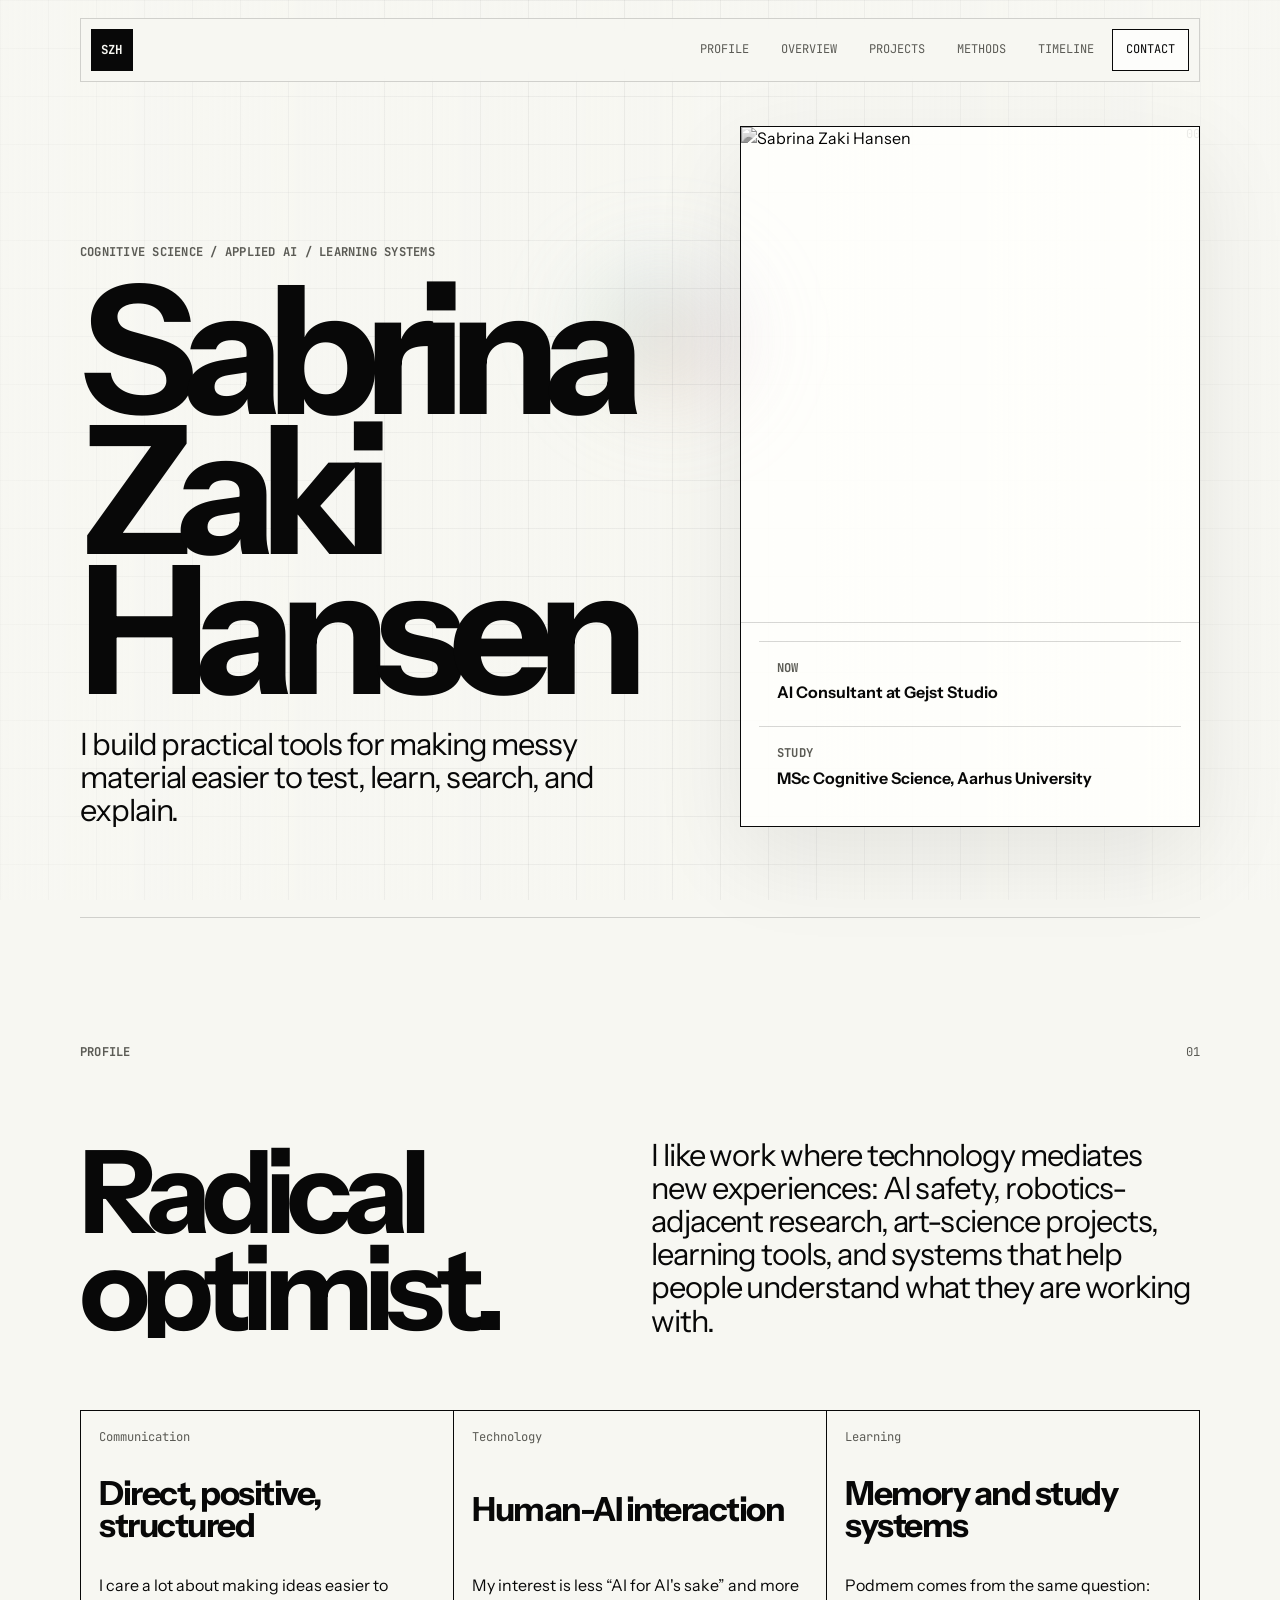
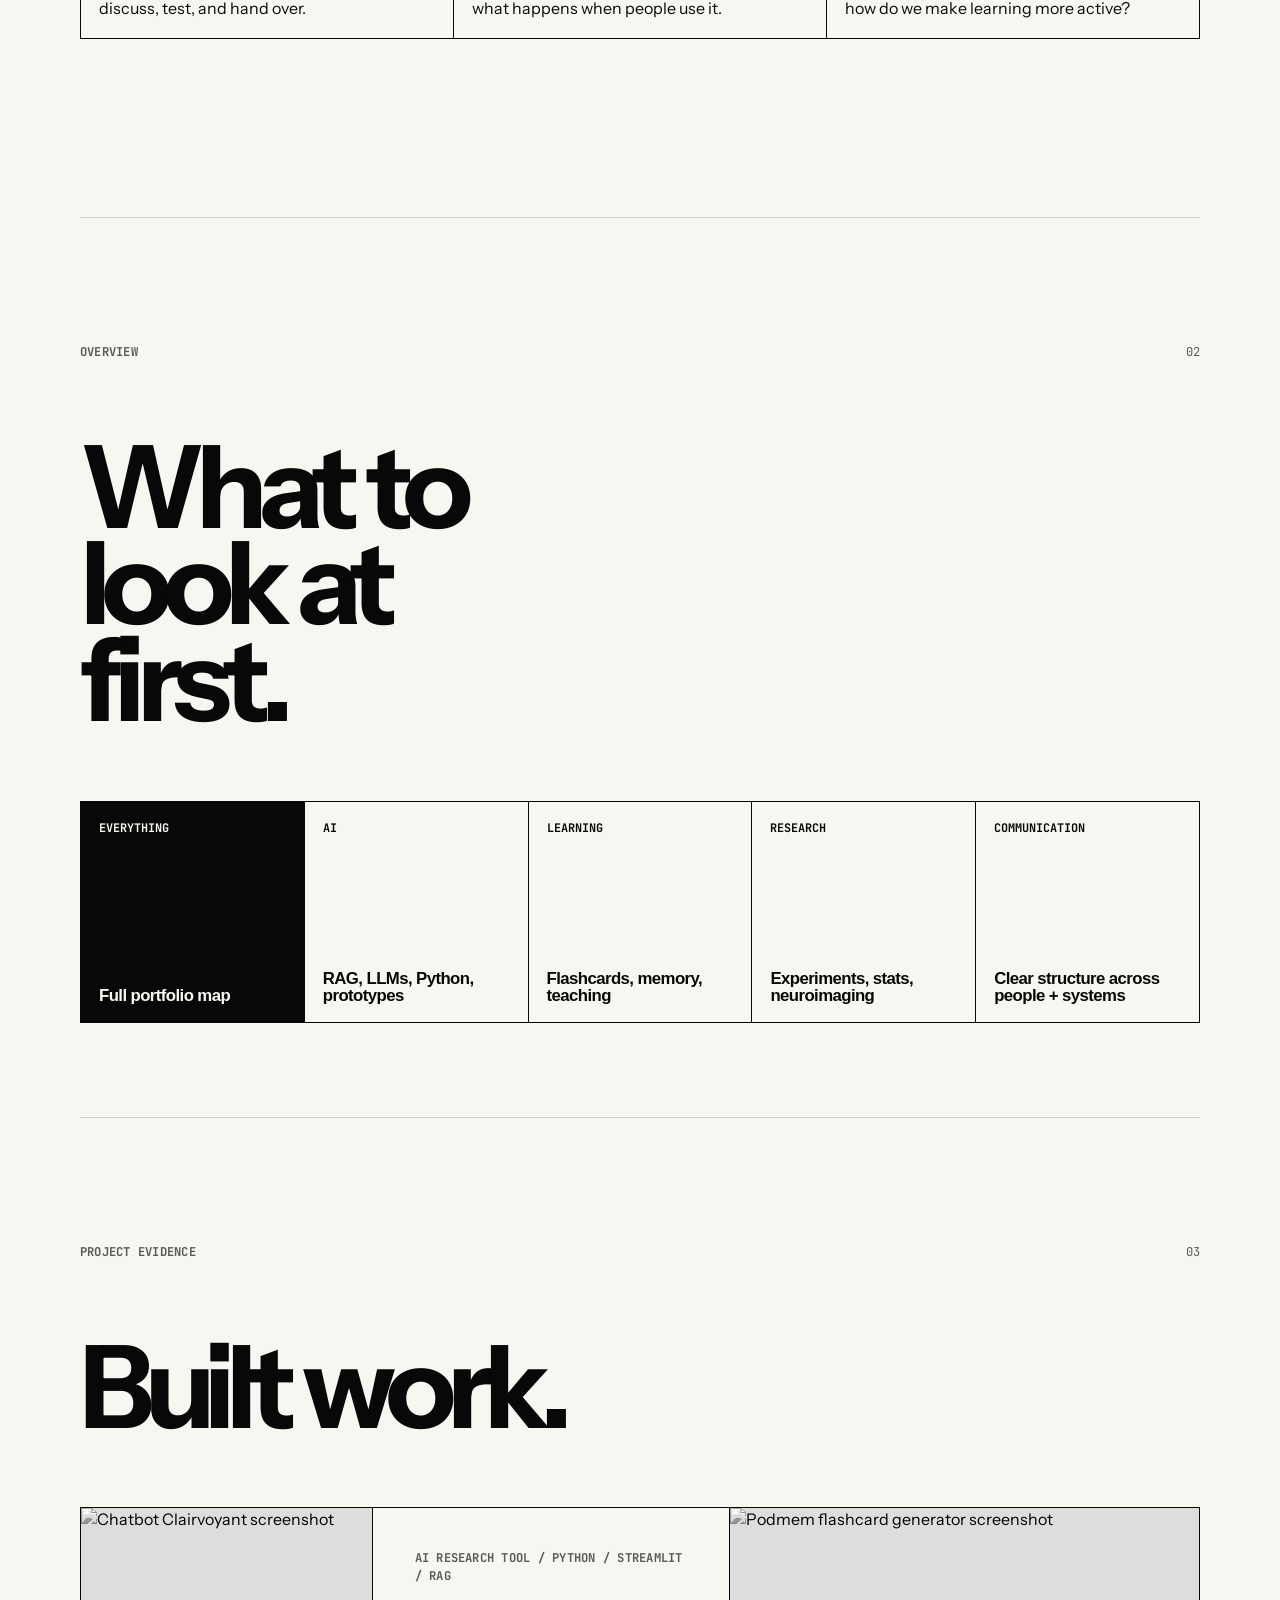
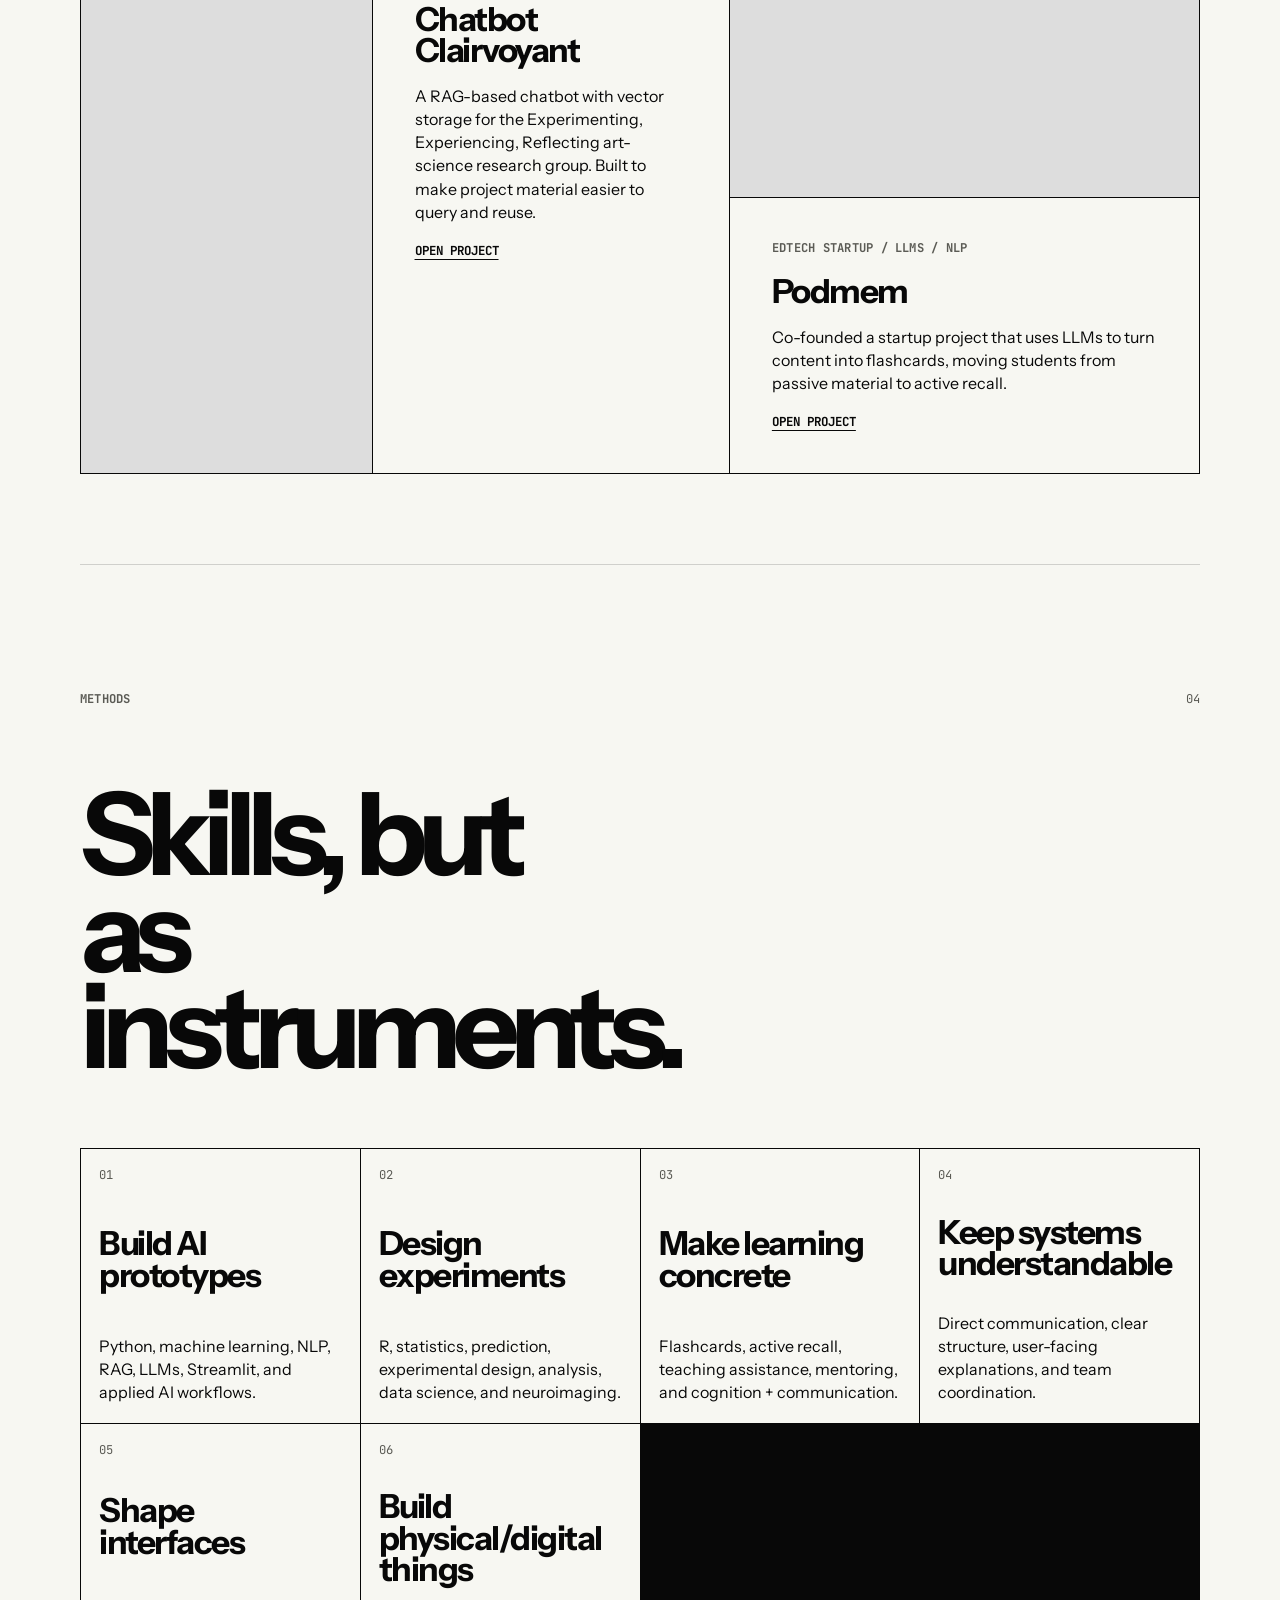
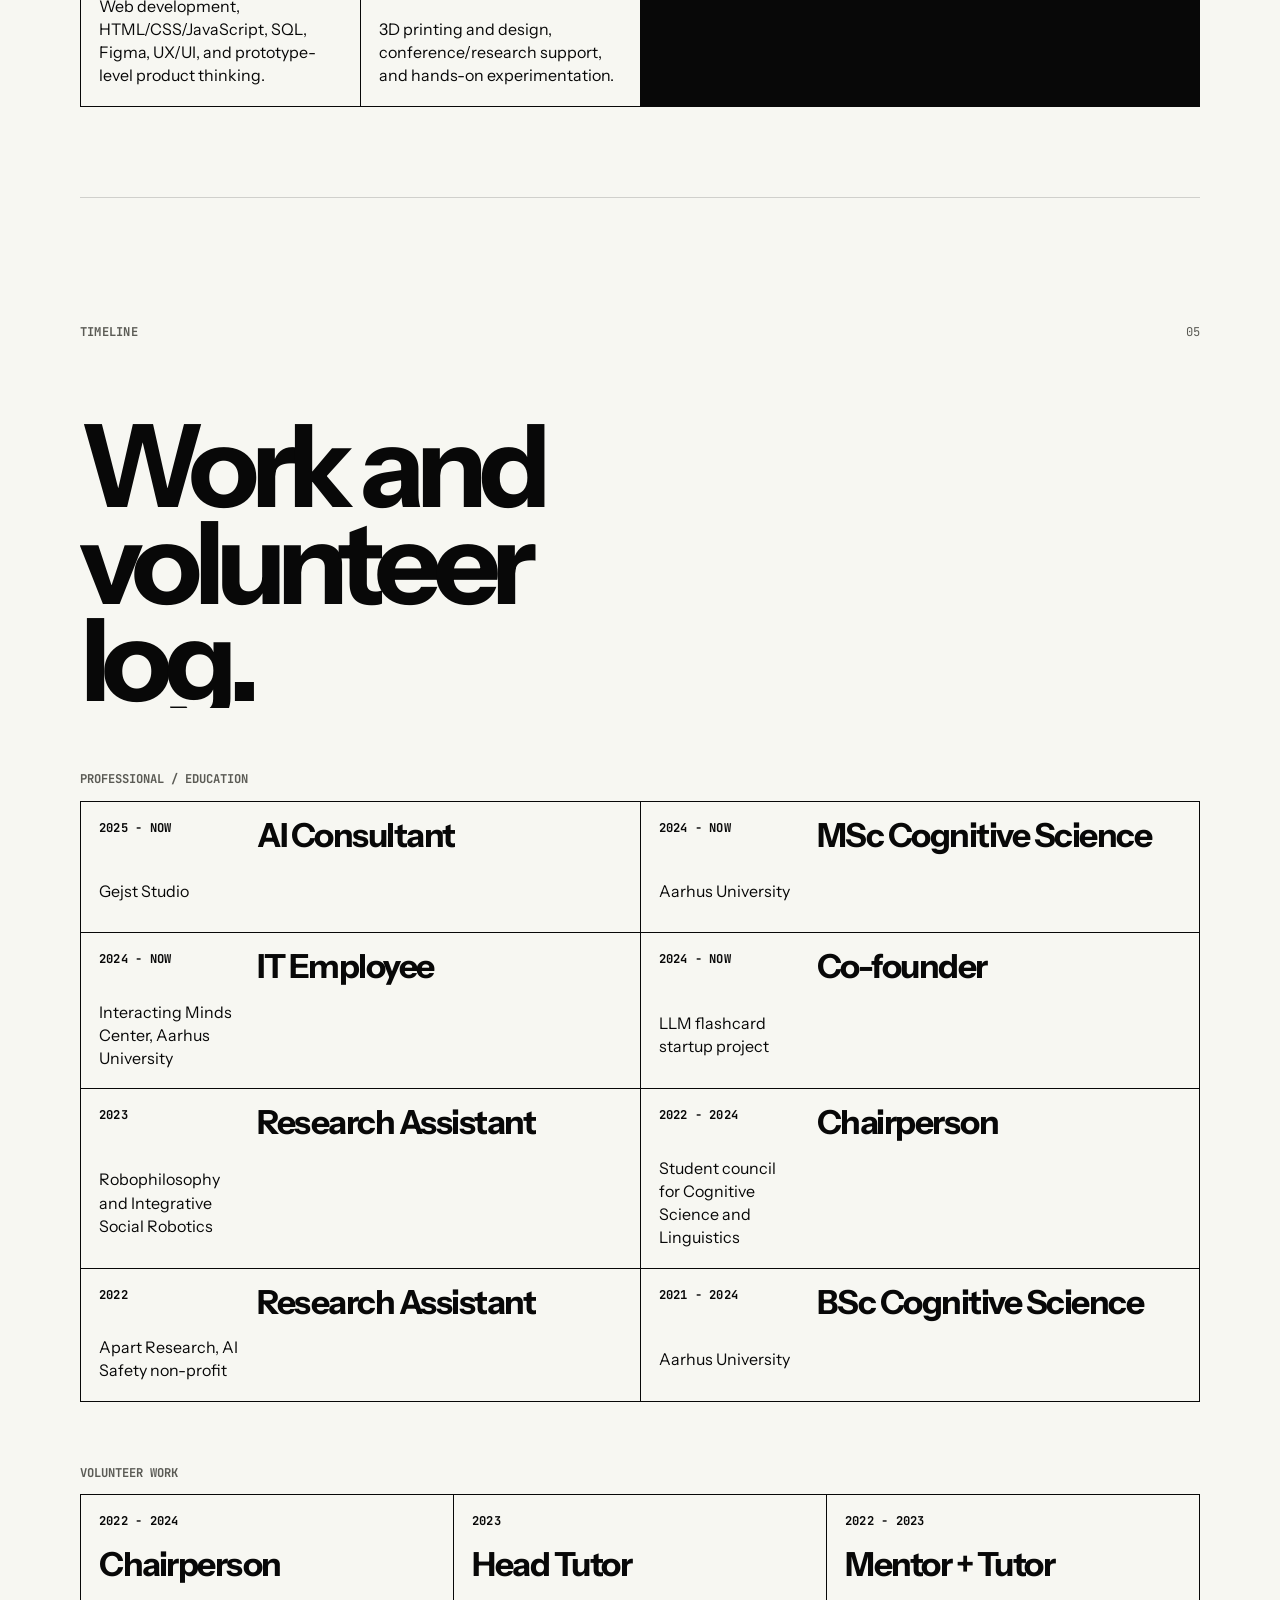
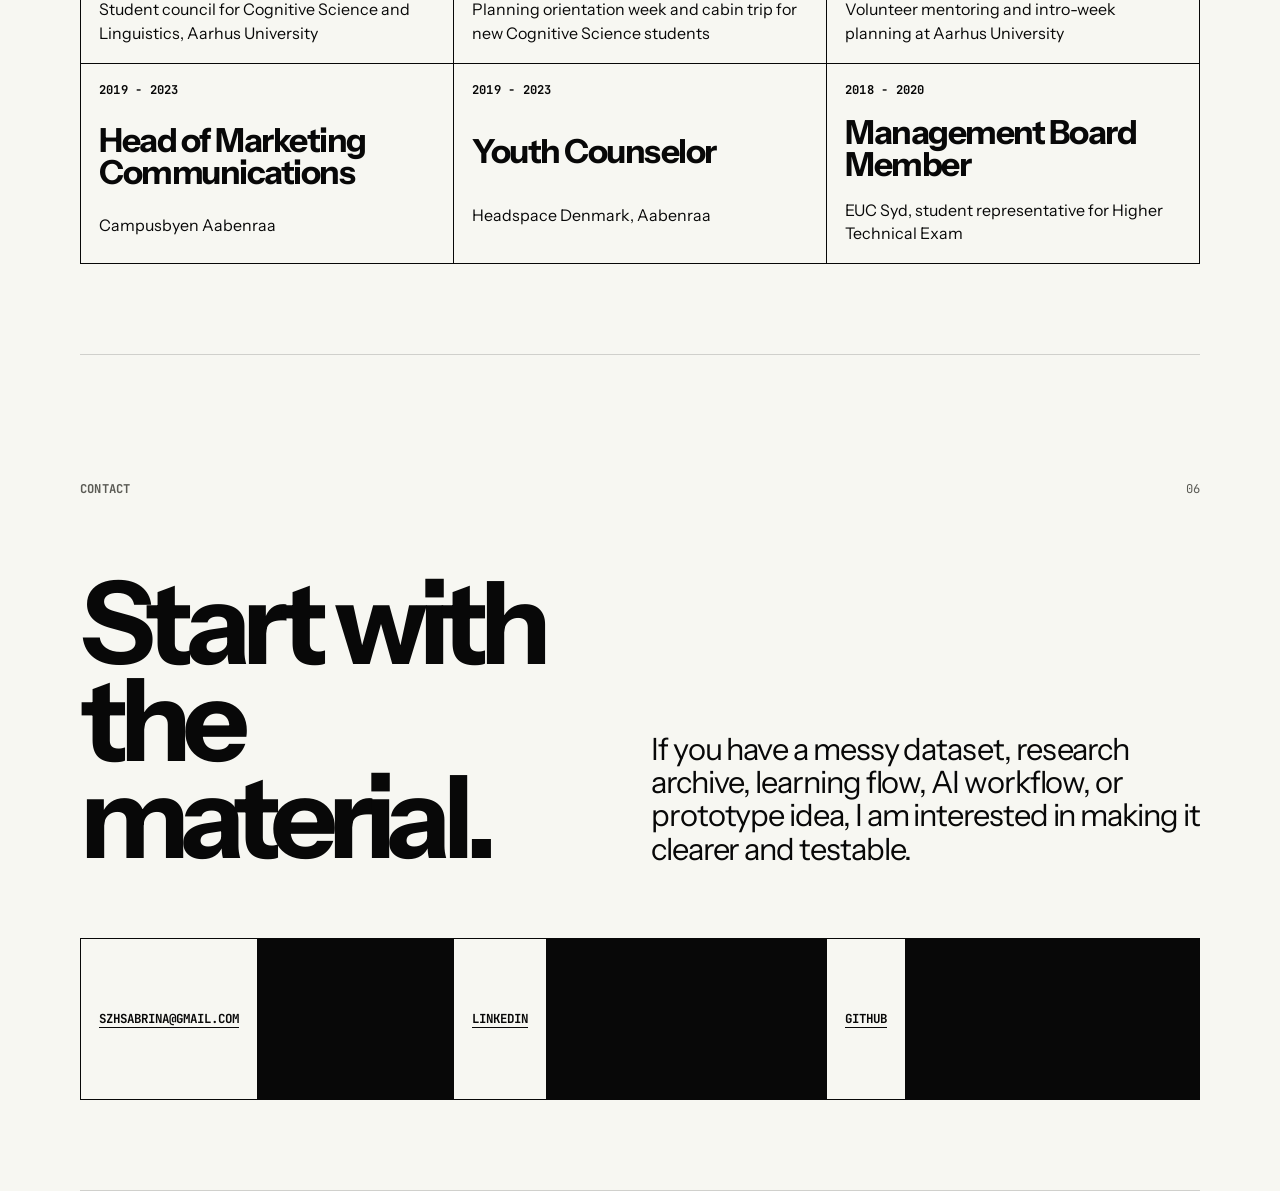
==== commit 0e8c2744: "Redesign personal portfolio site" ====
--- a/index.html
+++ b/index.html
@@ -3,671 +3,302 @@
 <head>
     <meta charset="UTF-8">
     <meta name="viewport" content="width=device-width, initial-scale=1.0">
-    <title>Sabrina Zaki Hansen | Cognitive Scientist & AI Consultant</title>
-    <meta name="description" content="Cognitive Scientist and AI Consultant specializing in human-AI interaction, machine learning, and experimental design.">
-    
-    <!-- CSS styles -->
+    <title>Sabrina Zaki Hansen | Cognitive Science & Applied AI</title>
+    <meta name="description" content="Sabrina Zaki Hansen works across cognitive science, applied AI, learning tools, research prototypes, communication, R, Python, NLP, and experimental design.">
     <link rel="stylesheet" href="assets/css/styles.css">
-    
-    <!-- Google Fonts -->
-    <link href="https://fonts.googleapis.com/css2?family=Inter:wght@300;400;500;600;700;800;900&family=JetBrains+Mono:wght@400;500;600&display=swap" rel="stylesheet">
-    
-    <!-- Font Awesome for Icons -->
-    <link rel="stylesheet" href="https://cdnjs.cloudflare.com/ajax/libs/font-awesome/6.4.0/css/all.min.css" />
-    
-    <!-- Favicon -->
+    <link href="https://fonts.googleapis.com/css2?family=Instrument+Sans:wght@400;500;600;700;800&amp;family=JetBrains+Mono:wght@400;500;700&amp;display=swap" rel="stylesheet">
     <link rel="icon" href="assets/images/profile_pic.jpg" type="image/x-icon">
 </head>
 <body>
-    <!-- Floating Navigation -->
-    <nav class="floating-nav" id="floating-nav">
-        <div class="nav-brand">
-            <span class="brand-text">SZH</span>
-        </div>
-        <ul class="nav-menu" id="nav-menu">
-            <li><a href="#hero" class="nav-link active">Home</a></li>
-            <li><a href="#about" class="nav-link">About</a></li>
-            <li><a href="#skills" class="nav-link">Skills</a></li>
-            <li><a href="#education" class="nav-link">Education</a></li>
-            <li><a href="#experience" class="nav-link">Experience</a></li>
-            <li><a href="#portfolio" class="nav-link">Portfolio</a></li>
-            <li><a href="#contact" class="nav-link">Contact</a></li>
-        </ul>
-        <div class="nav-toggle" id="nav-toggle">
+    <div class="projector-beam" id="projector-beam" aria-hidden="true"></div>
+    <div class="scroll-meter" id="scroll-meter" aria-hidden="true"></div>
+
+    <nav class="projector-nav" aria-label="Main navigation">
+        <a class="brand" href="#top">SZH</a>
+        <button class="nav-toggle" id="nav-toggle" type="button" aria-label="Toggle navigation" aria-expanded="false">
             <span></span>
             <span></span>
-            <span></span>
+        </button>
+        <div class="nav-links" id="nav-menu">
+            <a href="#profile">Profile</a>
+            <a href="#overview">Overview</a>
+            <a href="#projects">Projects</a>
+            <a href="#methods">Methods</a>
+            <a href="#timeline">Timeline</a>
+            <a href="#contact">Contact</a>
         </div>
     </nav>
 
-    <!-- Hero Section with Particles -->
-    <section id="hero" class="hero-section">
-        <div class="particles" id="particles"></div>
-        <div class="hero-content">
-            <div class="profile-container">
-                <div class="profile-image-wrapper">
-                    <img src="assets/images/profile_pic.jpg" alt="Sabrina Zaki Hansen" class="profile-image">
-                    <div class="profile-ring"></div>
+    <main id="top">
+        <section class="frame hero-frame" aria-labelledby="hero-title">
+            <div class="frame-index">00</div>
+            <div class="hero-layout">
+                <div>
+                    <p class="kicker">Cognitive science / applied AI / learning systems</p>
+                    <h1 id="hero-title">Sabrina Zaki Hansen</h1>
+                    <p class="lead">
+                        I build practical tools for making messy material easier to test, learn,
+                        search, and explain.
+                    </p>
                 </div>
-            </div>
-            <div class="hero-text">
-                <h1 class="hero-name">
-                    <span class="name-part">Sabrina</span>
-                    <span class="name-part">Zaki Hansen</span>
-                </h1>
-                <div class="hero-roles">
-                    <span class="role active">Cognitive Scientist</span>
-                    <span class="role">AI Consultant</span>
-                    <span class="role">Human-AI Interaction Specialist</span>
-                </div>
-                <p class="hero-description">
-                    Exploring the fascinating intersection of human cognition and artificial intelligence, 
-                    one experiment at a time.
+                <aside class="focus-card" aria-label="Profile summary">
+                    <img src="assets/images/profile_pic.jpg" alt="Sabrina Zaki Hansen">
+                    <div class="fact-list">
+                        <div>
+                            <span>Now</span>
+                            <strong>AI Consultant at Gejst Studio</strong>
+                        </div>
+                        <div>
+                            <span>Study</span>
+                            <strong>MSc Cognitive Science, Aarhus University</strong>
+                        </div>
+                    </div>
+                </aside>
+            </div>
+        </section>
+
+        <section class="frame profile-frame" id="profile">
+            <div class="frame-index">01</div>
+            <div class="section-head">
+                <p class="kicker">Profile</p>
+                <h2>Radical optimist.</h2>
+                <p class="lead small">
+                    I like work where technology mediates new experiences: AI safety, robotics-adjacent
+                    research, art-science projects, learning tools, and systems that help people understand
+                    what they are working with.
                 </p>
-                <div class="hero-cta">
-                    <a href="#contact" class="cta-primary">
-                        <span>Let's Connect</span>
-                        <i class="fas fa-arrow-right"></i>
-                    </a>
-                    <a href="#portfolio" class="cta-secondary">
-                        <span>View My Work</span>
-                    </a>
-                </div>
-            </div>
-        </div>
-        <div class="scroll-indicator">
-            <div class="scroll-text">Scroll to explore</div>
-            <div class="scroll-arrow"></div>
-        </div>
-    </section>
-
-    <!-- About Section -->
-    <section id="about" class="about-section">
-        <div class="container">
-            <div class="section-header">
-                <span class="section-tag">Who I Am</span>
-                <h2 class="section-title">About Me</h2>
-            </div>
-            
-            <div class="about-grid">
-                <div class="about-content">
-                    <div class="about-text">
-                        <p class="lead-text">
-                            I'm currently pursuing a <mark class="highlight">Cand.it in Cognitive Science</mark> at Aarhus University, 
-                            with a deep fascination for how <mark class="highlight">humans</mark> and <mark class="highlight">technology</mark> 
-                            interact—particularly when it comes to how our <mark class="highlight">brains</mark> behave when put in front 
-                            of these cutting-edge tech.
+            </div>
+            <div class="profile-grid">
+                <article data-tags="communication">
+                    <span>Communication</span>
+                    <h3>Direct, positive, structured</h3>
+                    <p>I care a lot about making ideas easier to discuss, test, and hand over.</p>
+                </article>
+                <article data-tags="ai research">
+                    <span>Technology</span>
+                    <h3>Human-AI interaction</h3>
+                    <p>My interest is less “AI for AI's sake” and more what happens when people use it.</p>
+                </article>
+                <article data-tags="learning">
+                    <span>Learning</span>
+                    <h3>Memory and study systems</h3>
+                    <p>Podmem comes from the same question: how do we make learning more active?</p>
+                </article>
+            </div>
+        </section>
+
+        <section class="frame overview-frame" id="overview">
+            <div class="frame-index">02</div>
+            <div class="section-head">
+                <p class="kicker">Overview</p>
+                <h2>What to look at first.</h2>
+            </div>
+            <div class="lens-grid" id="lens-grid" aria-label="Portfolio overview lenses">
+                <button class="lens active" type="button" data-lens="all">
+                    <span>Everything</span>
+                    <strong>Full portfolio map</strong>
+                </button>
+                <button class="lens" type="button" data-lens="ai">
+                    <span>AI</span>
+                    <strong>RAG, LLMs, Python, prototypes</strong>
+                </button>
+                <button class="lens" type="button" data-lens="learning">
+                    <span>Learning</span>
+                    <strong>Flashcards, memory, teaching</strong>
+                </button>
+                <button class="lens" type="button" data-lens="research">
+                    <span>Research</span>
+                    <strong>Experiments, stats, neuroimaging</strong>
+                </button>
+                <button class="lens" type="button" data-lens="communication">
+                    <span>Communication</span>
+                    <strong>Clear structure across people + systems</strong>
+                </button>
+            </div>
+        </section>
+
+        <section class="frame projects-frame" id="projects">
+            <div class="frame-index">03</div>
+            <div class="section-head">
+                <p class="kicker">Project evidence</p>
+                <h2>Built work.</h2>
+            </div>
+            <div class="projector-grid">
+                <article class="project-slide large" data-tags="ai research communication">
+                    <div class="slide-media">
+                        <img src="assets/images/botcon.png" alt="Chatbot Clairvoyant screenshot">
+                    </div>
+                    <div class="slide-copy">
+                        <p class="meta">AI research tool / Python / Streamlit / RAG</p>
+                        <h3>Chatbot Clairvoyant</h3>
+                        <p>
+                            A RAG-based chatbot with vector storage for the Experimenting, Experiencing,
+                            Reflecting art-science research group. Built to make project material easier
+                            to query and reuse.
                         </p>
-                        
+                        <a href="https://botcon.ploomberapp.io/" target="_blank" rel="noreferrer">Open project</a>
+                    </div>
+                </article>
+
+                <article class="project-slide" data-tags="ai learning">
+                    <div class="slide-media">
+                        <img src="assets/images/podmem.png" alt="Podmem flashcard generator screenshot">
+                    </div>
+                    <div class="slide-copy">
+                        <p class="meta">EdTech startup / LLMs / NLP</p>
+                        <h3>Podmem</h3>
                         <p>
-                            What truly excites me is witnessing how my work can evoke new <mark class="highlight">experiences</mark> in others, 
-                            especially when technology serves as the mediator. In various student work roles, I've explored 
-                            <mark class="highlight">AI safety</mark>, <mark class="highlight">robotics</mark>, and the intersection of research and art, 
-                            helping a research group integrate <mark class="highlight">AI</mark> to expand the possibilities of their projects.
+                            Co-founded a startup project that uses LLMs to turn content into flashcards,
+                            moving students from passive material to active recall.
                         </p>
-                        
-                        <p>
-                            I also co-founded a <mark class="highlight">startup</mark> with two friends, where we experiment with using 
-                            <mark class="highlight">LLMs</mark> to enhance learning and study experiences. Time and again, I'm reminded that 
-                            the intersection of <mark class="highlight">humans and technology</mark> is where I find my creative spark. 
-                            Thanks for taking the time to read!
-                        </p>
-                    </div>
-                </div>
-                
-                <div class="about-visual">
-                    <div class="interest-cloud">
-                        <div class="interest-item" data-category="ai">Machine Learning</div>
-                        <div class="interest-item" data-category="research">Experimental Design</div>
-                        <div class="interest-item" data-category="tech">Python</div>
-                        <div class="interest-item" data-category="ai">NLP</div>
-                        <div class="interest-item" data-category="research">Neuroimaging</div>
-                        <div class="interest-item" data-category="tech">R</div>
-                        <div class="interest-item" data-category="design">UX/UI</div>
-                        <div class="interest-item" data-category="ai">AI Safety</div>
-                        <div class="interest-item" data-category="research">Data Science</div>
-                    </div>
-                </div>
-            </div>
-        </div>
-    </section>
-
-    <!-- Skills Section -->
-    <section id="skills" class="skills-section">
-        <div class="container">
-            <div class="section-header">
-                <span class="section-tag">What I Do</span>
-                <h2 class="section-title">Skills & Expertise</h2>
-            </div>
-            
-            <div class="skills-grid">
-                <div class="skill-category">
-                    <div class="category-header">
-                        <i class="fas fa-code"></i>
-                        <h3>Programming</h3>
-                    </div>
-                    <div class="skill-items">
-                        <div class="skill-item">
-                            <div class="skill-info">
-                                <span class="skill-name">R</span>
-                                <span class="skill-level">99%</span>
-                            </div>
-                            <div class="skill-bar">
-                                <div class="skill-progress" data-progress="99"></div>
-                            </div>
-                        </div>
-                        <div class="skill-item">
-                            <div class="skill-info">
-                                <span class="skill-name">Python</span>
-                                <span class="skill-level">95%</span>
-                            </div>
-                            <div class="skill-bar">
-                                <div class="skill-progress" data-progress="95"></div>
-                            </div>
-                        </div>
-                        <div class="skill-item">
-                            <div class="skill-info">
-                                <span class="skill-name">Web Development (HTML, CSS, JavaScript, SQL, Figma)</span>
-                                <span class="skill-level">45%</span>
-                            </div>
-                            <div class="skill-bar">
-                                <div class="skill-progress" data-progress="45"></div>
-                            </div>
-                        </div>
-                    </div>
-                </div>
-
-                <div class="skill-category">
-                    <div class="category-header">
-                        <i class="fas fa-brain"></i>
-                        <h3>AI & Machine Learning</h3>
-                    </div>
-                    <div class="skill-items">
-                        <div class="skill-item">
-                            <div class="skill-info">
-                                <span class="skill-name">Machine Learning & NLP</span>
-                                <span class="skill-level">90%</span>
-                            </div>
-                            <div class="skill-bar">
-                                <div class="skill-progress" data-progress="90"></div>
-                            </div>
-                        </div>
-                        <div class="skill-item">
-                            <div class="skill-info">
-                                <span class="skill-name">Statistics, Data Science and Prediction</span>
-                                <span class="skill-level">80%</span>
-                            </div>
-                            <div class="skill-bar">
-                                <div class="skill-progress" data-progress="80"></div>
-                            </div>
-                        </div>
-                    </div>
-                </div>
-
-                <div class="skill-category">
-                    <div class="category-header">
-                        <i class="fas fa-microscope"></i>
-                        <h3>Research</h3>
-                    </div>
-                    <div class="skill-items">
-                        <div class="skill-item">
-                            <div class="skill-info">
-                                <span class="skill-name">Experimental Design and Analysis</span>
-                                <span class="skill-level">85%</span>
-                            </div>
-                            <div class="skill-bar">
-                                <div class="skill-progress" data-progress="85"></div>
-                            </div>
-                        </div>
-                        <div class="skill-item">
-                            <div class="skill-info">
-                                <span class="skill-name">Neuroimaging and Analysis</span>
-                                <span class="skill-level">65%</span>
-                            </div>
-                            <div class="skill-bar">
-                                <div class="skill-progress" data-progress="65"></div>
-                            </div>
-                        </div>
-                    </div>
-                </div>
-
-                <div class="skill-category">
-                    <div class="category-header">
-                        <i class="fas fa-palette"></i>
-                        <h3>Design & Innovation</h3>
-                    </div>
-                    <div class="skill-items">
-                        <div class="skill-item">
-                            <div class="skill-info">
-                                <span class="skill-name">UX/UI Design</span>
-                                <span class="skill-level">45%</span>
-                            </div>
-                            <div class="skill-bar">
-                                <div class="skill-progress" data-progress="45"></div>
-                            </div>
-                        </div>
-                        <div class="skill-item">
-                            <div class="skill-info">
-                                <span class="skill-name">3D Printing and Design</span>
-                                <span class="skill-level">40%</span>
-                            </div>
-                            <div class="skill-bar">
-                                <div class="skill-progress" data-progress="40"></div>
-                            </div>
-                        </div>
-                    </div>
-                </div>
-            </div>
-        </div>
-    </section>
-
-    <!-- Education & Resume Section -->
-    <section id="education" class="education-section">
-        <div class="container">
-            <div class="section-header">
-                <span class="section-tag">My Journey</span>
-                <h2 class="section-title">Education</h2>
-            </div>
-            
-            <div class="education-container">
-                <div class="timeline">
-                    <div class="timeline-item">
-                        <div class="timeline-marker featured"></div>
-                        <div class="timeline-content">
-                            <div class="timeline-date">August 2024 - Present</div>
-                            <h4>Master's in Cognitive Science</h4>
-                            <p><em>Aarhus University</em></p>
-                        </div>
-                    </div>
-                    <div class="timeline-item">
-                        <div class="timeline-marker"></div>
-                        <div class="timeline-content">
-                            <div class="timeline-date">September 2021 - June 2024</div>
-                            <h4>Bachelor's in Cognitive Science</h4>
-                            <p><em>Aarhus University</em></p>
-                        </div>
-                    </div>
-                    <div class="timeline-item">
-                        <div class="timeline-marker"></div>
-                        <div class="timeline-content">
-                            <div class="timeline-date">August 2018 - June 2021</div>
-                            <h4>Higher Technical Exam</h4>
-                            <p><em>EUC Syd</em></p>
-                        </div>
-                    </div>
-                    </div>
-                </div>
-            </div>
-        </div>
-    </section>
-
-    <!-- Experience Section -->
-    <section id="experience" class="experience-section">
-        <div class="container">
-            <div class="section-header">
-                <span class="section-tag">Career Journey</span>
-                <h2 class="section-title">Experience & Impact</h2>
-                <p class="section-subtitle">Where I've contributed, learned, and made a difference</p>
-            </div>
-            
-            <div class="experience-dual-columns">
-                <!-- Professional Work -->
-                <div class="work-section">
-                    <h3 class="work-section-title">Professional Work</h3>
-                    <div class="timeline-scroll-container">
-                        <div class="timeline compact">
-                            <div class="timeline-item">
-                                <div class="timeline-marker featured"></div>
-                                <div class="timeline-content">
-                                    <div class="timeline-date">April 2025 - Present</div>
-                                    <h4>AI Consultant</h4>
-                                    <p><em>Gejst Studio</em></p>
-                                </div>
-                            </div>
-                            <div class="timeline-item">
-                                <div class="timeline-marker"></div>
-                                <div class="timeline-content">
-                                    <div class="timeline-date">March 2024 - Present</div>
-                                    <h4>IT Employee</h4>
-                                    <p><em>Aarhus University, Interacting Minds Center for Experimenting, Experiencing and Reflecting</em></p>
-                                </div>
-                            </div>
-                            <div class="timeline-item">
-                                <div class="timeline-marker"></div>
-                                <div class="timeline-content">
-                                    <div class="timeline-date">February 2024 - Present</div>
-                                    <h4>Co-founder</h4>
-                                    <p><em>Startup project, turning anything into flashcards using LLMs</em></p>
-                                </div>
-                            </div>
-                            <div class="timeline-item">
-                                <div class="timeline-marker"></div>
-                                <div class="timeline-content">
-                                    <div class="timeline-date">August 2024</div>
-                                    <h4>Conference Staff</h4>
-                                    <p><em>Aarhus University, Research Unit for Robophilosophy and Integrative Social Robotics</em></p>
-                                </div>
-                            </div>
-                            <div class="timeline-item">
-                                <div class="timeline-marker"></div>
-                                <div class="timeline-content">
-                                    <div class="timeline-date">May 2023 - December 2023</div>
-                                    <h4>Research Assistant</h4>
-                                    <p><em>Aarhus University, Research Unit for Robophilosophy and Integrative Social Robotics</em></p>
-                                </div>
-                            </div>
-                            <div class="timeline-item">
-                                <div class="timeline-marker"></div>
-                                <div class="timeline-content">
-                                    <div class="timeline-date">September 2023 - December 2023</div>
-                                    <h4>Teacher Assistant</h4>
-                                    <p><em>Facilitated weekly classes in the course in Cognition and Communication, as well as doing exam supervision for student's exam projects</em></p>
-                                </div>
-                            </div>
-                            <div class="timeline-item">
-                                <div class="timeline-marker"></div>
-                                <div class="timeline-content">
-                                    <div class="timeline-date">September 2022 - December 2022</div>
-                                    <h4>Research Assistant</h4>
-                                    <p><em>Apart Research, AI-Safety Non-profit</em></p>
-                                </div>
-                            </div>
-                            <div class="timeline-item">
-                                <div class="timeline-marker"></div>
-                                <div class="timeline-content">
-                                    <div class="timeline-date">December 2022 - April 2023</div>
-                                    <h4>Community Manager</h4>
-                                    <p><em>Apart Research, AI-Safety Non-profit</em></p>
-                                </div>
-                            </div>
-                            <div class="timeline-item">
-                                <div class="timeline-marker"></div>
-                                <div class="timeline-content">
-                                    <div class="timeline-date">August 2022 - December 2022</div>
-                                    <h4>Teacher Assistant</h4>
-                                    <p><em>Facilitated weekly classes in the course in Cognition and Communication, as well as doing exam supervision for student's exam projects</em></p>
-                                </div>
-                            </div>
-                            <div class="timeline-item">
-                                <div class="timeline-marker"></div>
-                                <div class="timeline-content">
-                                    <div class="timeline-date">December 2020 - August 2021</div>
-                                    <h4>Mentor</h4>
-                                    <p><em>MentorDanmark - teaching danish, english and mathematics</em></p>
-                                </div>
-                            </div>
-                            <div class="timeline-item">
-                                <div class="timeline-marker"></div>
-                                <div class="timeline-content">
-                                    <div class="timeline-date">September 2020 - June 2021</div>
-                                    <h4>Communications Assistant</h4>
-                                    <p><em>EUC Syd</em></p>
-                                </div>
-                            </div>
-                            <div class="timeline-item">
-                                <div class="timeline-marker"></div>
-                                <div class="timeline-content">
-                                    <div class="timeline-date">August 2020 - June 2021</div>
-                                    <h4>Teacher Assistant</h4>
-                                    <p><em>EUC Syd, Higher Technical Exam</em></p>
-                                </div>
-                            </div>
-                            <div class="timeline-item">
-                                <div class="timeline-marker"></div>
-                                <div class="timeline-content">
-                                    <div class="timeline-date">September 2020 - December 2020</div>
-                                    <h4>Substitute Teacher</h4>
-                                    <p><em>Aabenraa Friskole</em></p>
-                                </div>
-                            </div>
-                            <div class="timeline-item">
-                                <div class="timeline-marker"></div>
-                                <div class="timeline-content">
-                                    <div class="timeline-date">August 2020 - December 2020</div>
-                                    <h4>Student Teacher in Mathematics</h4>
-                                    <p><em>SOSO Syd, providing evening classes for students with dyscalculia and other mathematical challenges</em></p>
-                                </div>
-                            </div>
-                            <div class="timeline-item">
-                                <div class="timeline-marker"></div>
-                                <div class="timeline-content">
-                                    <div class="timeline-date">May 2017 - November 2018</div>
-                                    <h4>Customer Service and Payment</h4>
-                                    <p><em>Bylderup Bov Pizza & Grill</em></p>
-                                </div>
-                            </div>
-                            <div class="timeline-item">
-                                <div class="timeline-marker"></div>
-                                <div class="timeline-content">
-                                    <div class="timeline-date">December 2016 - May 2017</div>
-                                    <h4>Customer Service and Payment</h4>
-                                    <p><em>Milano Pizza & Restaurant</em></p>
-                                </div>
-                            </div>
-                        </div>
-                    </div>
-                </div>
-
-                <!-- Volunteer Experience -->
-                <div class="volunteer-section">
-                    <h3 class="work-section-title">Volunteer Experience</h3>
-                    <div class="timeline-scroll-container">
-                        <div class="timeline compact">
-                            <div class="timeline-item">
-                                <div class="timeline-marker"></div>
-                                <div class="timeline-content">
-                                    <div class="timeline-date">March 2022 - February 2024</div>
-                                    <h4>Chairperson</h4>
-                                    <p><em>For the student council for Cognitive Science and Linguistics at Aarhus University</em></p>
-                                </div>
-                            </div>
-                            <div class="timeline-item">
-                                <div class="timeline-marker"></div>
-                                <div class="timeline-content">
-                                    <div class="timeline-date">February 2023 - October 2023</div>
-                                    <h4>Head Tutor</h4>
-                                    <p><em>Volunteering in being head of planning of the orientation week and cabin trip for the new Bachelor students of Cognitive Science 2023</em></p>
-                                </div>
-                            </div>
-                            <div class="timeline-item">
-                                <div class="timeline-marker"></div>
-                                <div class="timeline-content">
-                                    <div class="timeline-date">September 2022 - June 2023</div>
-                                    <h4>Mentor</h4>
-                                    <p><em>Volunteering for Aarhus University</em></p>
-                                </div>
-                            </div>
-                            <div class="timeline-item">
-                                <div class="timeline-marker"></div>
-                                <div class="timeline-content">
-                                    <div class="timeline-date">April 2022 - October 2023</div>
-                                    <h4>Tutor</h4>
-                                    <p><em>Volunteering in being part of a team planning of the orientation week and cabin trip for the new Bachelor students of Cognitive Science 2022</em></p>
-                                </div>
-                            </div>
-                            <div class="timeline-item">
-                                <div class="timeline-marker"></div>
-                                <div class="timeline-content">
-                                    <div class="timeline-date">September 2019 - January 2023</div>
-                                    <h4>Head of Marketing Communications</h4>
-                                    <p><em>Volunteering for Campusbyen Aabenraa</em></p>
-                                </div>
-                            </div>
-                            <div class="timeline-item">
-                                <div class="timeline-marker"></div>
-                                <div class="timeline-content">
-                                    <div class="timeline-date">January 2019 - January 2023</div>
-                                    <h4>Youth Counselor</h4>
-                                    <p><em>Headspace Denmark, Aabenraa</em></p>
-                                </div>
-                            </div>
-                            <div class="timeline-item">
-                                <div class="timeline-marker"></div>
-                                <div class="timeline-content">
-                                    <div class="timeline-date">January 2018 - June 2020</div>
-                                    <h4>Member of the Management Board</h4>
-                                    <p><em>EUC Syd, student representative for Higher Technical Exam</em></p>
-                                </div>
-                            </div>
-                        </div>
-                    </div>
-                </div>
-            </div>
-        </div>
-    </section>
-
-    <!-- Portfolio Section -->
-    <section id="portfolio" class="portfolio-section">
-        <div class="container">
-            <div class="section-header">
-                <span class="section-tag">My Work</span>
-                <h2 class="section-title">Featured Projects</h2>
-            </div>
-            
-            <div class="portfolio-grid">
-                <div class="project-card featured">
-                    <div class="project-image">
-                        <img src="assets/images/botcon.png" alt="Chatbot Clairvoyant" loading="lazy">
-                        <div class="project-overlay">
-                            <a href="https://botcon.ploomberapp.io/" target="_blank" class="project-link">
-                                <i class="fas fa-external-link-alt"></i>
-                            </a>
-                        </div>
-                    </div>
-                    <div class="project-content">
-                        <div class="project-category">AI Research Tool</div>
-                        <h3>Chatbot Clairvoyant</h3>
-                        <p>LLM using RAG with vectorstore made for the "Experimenting, Experiencing, Reflecting" art–science research group implemented in Streamlit.</p>
-                        <div class="project-tech">
-                            <span>Python</span>
-                            <span>Streamlit</span>
-                            <span>RAG</span>
-                            <span>LLM</span>
-                        </div>
-                    </div>
-                </div>
-
-                <div class="project-card">
-                    <div class="project-image">
-                        <img src="assets/images/podmem.png" alt="Flashcard Generator" loading="lazy">
-                        <div class="project-overlay">
-                            <a href="https://www.podmem.com/" target="_blank" class="project-link">
-                                <i class="fas fa-external-link-alt"></i>
-                            </a>
-                        </div>
-                    </div>
-                    <div class="project-content">
-                        <div class="project-category">EdTech Startup</div>
-                        <h3>Flashcard Generator</h3>
-                        <p>Start-up developing an application for generating flashcards from anything. Demo YouTube to flashcards.</p>
-                        <div class="project-tech">
-                            <span>AI/ML</span>
-                            <span>NLP</span>
-                            <span>Web Dev</span>
-                            <span>Startup</span>
-                        </div>
-                    </div>
-                </div>
-            </div>
-        </div>
-    </section>
-
-    <!-- Contact Section -->
-    <section id="contact" class="contact-section">
-        <div class="container">
-            <div class="section-header">
-                <span class="section-tag">Get In Touch</span>
-                <h2 class="section-title">Let's Work Together</h2>
-            </div>
-            
+                        <a href="https://www.podmem.com/" target="_blank" rel="noreferrer">Open project</a>
+                    </div>
+                </article>
+            </div>
+        </section>
+
+        <section class="frame methods-frame" id="methods">
+            <div class="frame-index">04</div>
+            <div class="section-head">
+                <p class="kicker">Methods</p>
+                <h2>Skills, but as instruments.</h2>
+            </div>
+            <div class="method-grid">
+                <article data-tags="ai">
+                    <span>01</span>
+                    <h3>Build AI prototypes</h3>
+                    <p>Python, machine learning, NLP, RAG, LLMs, Streamlit, and applied AI workflows.</p>
+                </article>
+                <article data-tags="research">
+                    <span>02</span>
+                    <h3>Design experiments</h3>
+                    <p>R, statistics, prediction, experimental design, analysis, data science, and neuroimaging.</p>
+                </article>
+                <article data-tags="learning communication">
+                    <span>03</span>
+                    <h3>Make learning concrete</h3>
+                    <p>Flashcards, active recall, teaching assistance, mentoring, and cognition + communication.</p>
+                </article>
+                <article data-tags="communication">
+                    <span>04</span>
+                    <h3>Keep systems understandable</h3>
+                    <p>Direct communication, clear structure, user-facing explanations, and team coordination.</p>
+                </article>
+                <article data-tags="ai communication">
+                    <span>05</span>
+                    <h3>Shape interfaces</h3>
+                    <p>Web development, HTML/CSS/JavaScript, SQL, Figma, UX/UI, and prototype-level product thinking.</p>
+                </article>
+                <article data-tags="research learning">
+                    <span>06</span>
+                    <h3>Build physical/digital things</h3>
+                    <p>3D printing and design, conference/research support, and hands-on experimentation.</p>
+                </article>
+            </div>
+        </section>
+
+        <section class="frame timeline-frame" id="timeline">
+            <div class="frame-index">05</div>
+            <div class="section-head">
+                <p class="kicker">Timeline</p>
+                <h2>Work and volunteer log.</h2>
+            </div>
+            <p class="timeline-label">Professional / education</p>
+            <div class="timeline-list">
+                <article data-tags="ai communication">
+                    <time>2025 - now</time>
+                    <h3>AI Consultant</h3>
+                    <p>Gejst Studio</p>
+                </article>
+                <article data-tags="research">
+                    <time>2024 - now</time>
+                    <h3>MSc Cognitive Science</h3>
+                    <p>Aarhus University</p>
+                </article>
+                <article data-tags="research ai">
+                    <time>2024 - now</time>
+                    <h3>IT Employee</h3>
+                    <p>Interacting Minds Center, Aarhus University</p>
+                </article>
+                <article data-tags="ai learning">
+                    <time>2024 - now</time>
+                    <h3>Co-founder</h3>
+                    <p>LLM flashcard startup project</p>
+                </article>
+                <article data-tags="research">
+                    <time>2023</time>
+                    <h3>Research Assistant</h3>
+                    <p>Robophilosophy and Integrative Social Robotics</p>
+                </article>
+                <article data-tags="communication learning">
+                    <time>2022 - 2024</time>
+                    <h3>Chairperson</h3>
+                    <p>Student council for Cognitive Science and Linguistics</p>
+                </article>
+                <article data-tags="ai research">
+                    <time>2022</time>
+                    <h3>Research Assistant</h3>
+                    <p>Apart Research, AI Safety non-profit</p>
+                </article>
+                <article data-tags="research">
+                    <time>2021 - 2024</time>
+                    <h3>BSc Cognitive Science</h3>
+                    <p>Aarhus University</p>
+                </article>
+            </div>
+            <p class="timeline-label">Volunteer work</p>
+            <div class="timeline-list volunteer-list">
+                <article data-tags="communication learning">
+                    <time>2022 - 2024</time>
+                    <h3>Chairperson</h3>
+                    <p>Student council for Cognitive Science and Linguistics, Aarhus University</p>
+                </article>
+                <article data-tags="communication learning">
+                    <time>2023</time>
+                    <h3>Head Tutor</h3>
+                    <p>Planning orientation week and cabin trip for new Cognitive Science students</p>
+                </article>
+                <article data-tags="communication learning">
+                    <time>2022 - 2023</time>
+                    <h3>Mentor + Tutor</h3>
+                    <p>Volunteer mentoring and intro-week planning at Aarhus University</p>
+                </article>
+                <article data-tags="communication">
+                    <time>2019 - 2023</time>
+                    <h3>Head of Marketing Communications</h3>
+                    <p>Campusbyen Aabenraa</p>
+                </article>
+                <article data-tags="communication">
+                    <time>2019 - 2023</time>
+                    <h3>Youth Counselor</h3>
+                    <p>Headspace Denmark, Aabenraa</p>
+                </article>
+                <article data-tags="communication">
+                    <time>2018 - 2020</time>
+                    <h3>Management Board Member</h3>
+                    <p>EUC Syd, student representative for Higher Technical Exam</p>
+                </article>
+            </div>
+        </section>
+
+        <section class="frame contact-frame" id="contact">
+            <div class="frame-index">06</div>
+            <div class="section-head">
+                <p class="kicker">Contact</p>
+                <h2>Start with the material.</h2>
+                <p class="lead small">
+                    If you have a messy dataset, research archive, learning flow, AI workflow,
+                    or prototype idea, I am interested in making it clearer and testable.
+                </p>
+            </div>
             <div class="contact-grid">
-                <div class="contact-info">
-                    <h3>Ready to collaborate?</h3>
-                    <p>I'm always interested in new opportunities, innovative projects, and meaningful conversations about the intersection of human cognition and AI.</p>
-                    
-                    <div class="contact-methods">
-                        <div class="contact-method">
-                            <i class="fas fa-envelope"></i>
-                            <div>
-                                <h4>Email</h4>
-                                <a href="mailto:szhsabrina@gmail.com">szhsabrina@gmail.com</a>
-                            </div>
-                        </div>
-                        <div class="contact-method">
-                            <i class="fab fa-linkedin"></i>
-                            <div>
-                                <h4>LinkedIn</h4>
-                                <a href="https://linkedin.com/in/sabrinazakihansen" target="_blank">sabrinazakihansen</a>
-                            </div>
-                        </div>
-                        <div class="contact-method">
-                            <i class="fab fa-github"></i>
-                            <div>
-                                <h4>GitHub</h4>
-                                <a href="https://github.com/sabszh" target="_blank">sabszh</a>
-                            </div>
-                        </div>
-                    </div>
-                </div>
-                
-                <div class="contact-form-wrapper">
-                    <form class="contact-form" action="https://formsubmit.co/8005be62d9b5293e84b5c257f5f64765" method="POST">
-                        <input type="hidden" name="_subject" value="New Portfolio Contact!">
-                        <input type="hidden" name="_captcha" value="false">
-                        
-                        <div class="form-group">
-                            <label for="name">Your Name</label>
-                            <input type="text" id="name" name="name" required>
-                        </div>
-                        
-                        <div class="form-group">
-                            <label for="email">Your Email</label>
-                            <input type="email" id="email" name="email" required>
-                        </div>
-                        
-                        <div class="form-group">
-                            <label for="message">Your Message</label>
-                            <textarea id="message" name="message" rows="5" required></textarea>
-                        </div>
-                        
-                        <button type="submit" class="submit-btn">
-                            <span>Send Message</span>
-                            <i class="fas fa-paper-plane"></i>
-                        </button>
-                    </form>
-                </div>
-            </div>
-        </div>
-    </section>
-
-    <!-- Footer -->
-    <footer class="footer">
-        <div class="container">
-            <div class="footer-content">
-                <div class="footer-brand">
-                    <h3>Sabrina Zaki Hansen</h3>
-                    <p>Cognitive Scientist & AI Consultant</p>
-                </div>
-                
-                <div class="footer-social">
-                    <a href="https://linkedin.com/in/sabrinazakihansen" target="_blank" aria-label="LinkedIn">
-                        <i class="fab fa-linkedin"></i>
-                    </a>
-                    <a href="https://github.com/sabszh" target="_blank" aria-label="GitHub">
-                        <i class="fab fa-github"></i>
-                    </a>
-                    <a href="mailto:szhsabrina@gmail.com" aria-label="Email">
-                        <i class="fas fa-envelope"></i>
-                    </a>
-                </div>
-            </div>
-            
-            <div class="footer-bottom">
-                <p>&copy; 2025 Sabrina Zaki Hansen. All rights reserved.</p>
-            </div>
-        </div>
-    </footer>
-    
+                <a href="mailto:szhsabrina@gmail.com">szhsabrina@gmail.com</a>
+                <a href="https://linkedin.com/in/sabrinazakihansen" target="_blank" rel="noreferrer">LinkedIn</a>
+                <a href="https://github.com/sabszh" target="_blank" rel="noreferrer">GitHub</a>
+            </div>
+        </section>
+    </main>
+
     <script src="assets/js/scripts.js"></script>
 </body>
-</html>+</html>
--- a/assets/css/styles.css
+++ b/assets/css/styles.css
@@ -1,1357 +1,733 @@
-/* Modern Portfolio CSS */
 :root {
-    /* Color Palette */
-    --primary-color: #667eea;
-    --secondary-color: #764ba2;
-    --accent-color: #f093fb;
-    --text-primary: #1a202c;
-    --text-secondary: #4a5568;
-    --text-light: #a0aec0;
-    --bg-primary: #ffffff;
-    --bg-secondary: #f7fafc;
-    --bg-dark: #1a202c;
-    --border-light: #e2e8f0;
-    
-    /* Gradients */
-    --gradient-primary: linear-gradient(135deg, var(--primary-color) 0%, var(--secondary-color) 100%);
-    --gradient-accent: linear-gradient(135deg, var(--primary-color) 0%, var(--accent-color) 100%);
-    --gradient-dark: linear-gradient(135deg, #667eea 0%, #764ba2 50%, #f093fb 100%);
-    
-    /* Shadows */
-    --shadow-sm: 0 1px 3px rgba(0, 0, 0, 0.1);
-    --shadow-md: 0 4px 6px rgba(0, 0, 0, 0.1);
-    --shadow-lg: 0 10px 15px rgba(0, 0, 0, 0.1);
-    --shadow-xl: 0 20px 25px rgba(0, 0, 0, 0.15);
-    
-    /* Typography */
-    --font-primary: 'Inter', -apple-system, BlinkMacSystemFont, sans-serif;
-    --font-mono: 'JetBrains Mono', 'Fira Code', monospace;
-    
-    /* Spacing */
-    --section-padding: clamp(4rem, 8vw, 8rem);
-    --container-padding: clamp(1rem, 5vw, 2rem);
-    
-    /* Border Radius */
-    --radius-sm: 6px;
-    --radius-md: 12px;
-    --radius-lg: 20px;
-    --radius-xl: 30px;
-}
-
-/* Reset & Base Styles */
+    --bg: #f7f7f2;
+    --paper: rgba(255, 255, 252, 0.88);
+    --ink: #080808;
+    --muted: #5b5b55;
+    --line: rgba(8, 8, 8, 0.16);
+    --line-strong: rgba(8, 8, 8, 0.42);
+    --grid: rgba(8, 8, 8, 0.075);
+    --shadow: 0 32px 90px rgba(0, 0, 0, 0.08);
+    --rainbow: linear-gradient(120deg, #ff3b30, #ffcc00, #34c759, #00c7ff, #5856d6, #ff2d55);
+    --rainbow-soft: linear-gradient(120deg, rgba(255, 59, 48, 0.18), rgba(255, 204, 0, 0.18), rgba(52, 199, 89, 0.18), rgba(0, 199, 255, 0.18), rgba(88, 86, 214, 0.18), rgba(255, 45, 85, 0.18));
+    --beam-size: clamp(150px, 15vw, 220px);
+    --beam-radius: calc(var(--beam-size) * 0.58);
+    --font-sans: "Instrument Sans", sans-serif;
+    --font-mono: "JetBrains Mono", monospace;
+}
+
 *,
 *::before,
 *::after {
-    margin: 0;
-    padding: 0;
     box-sizing: border-box;
 }
 
 html {
     scroll-behavior: smooth;
-    font-size: 16px;
+    scroll-snap-type: y proximity;
 }
 
 body {
-    font-family: var(--font-primary);
-    line-height: 1.7;
-    color: var(--text-primary);
-    background-color: var(--bg-primary);
+    margin: 0;
+    color: var(--ink);
+    background: var(--bg);
+    font-family: var(--font-sans);
+    line-height: 1.45;
     overflow-x: hidden;
 }
 
-/* Typography */
-h1, h2, h3, h4, h5, h6 {
+body::before {
+    content: "";
+    position: fixed;
+    inset: 0;
+    z-index: -3;
+    background-image:
+        linear-gradient(var(--grid) 1px, transparent 1px),
+        linear-gradient(90deg, var(--grid) 1px, transparent 1px);
+    background-size: 48px 48px;
+}
+
+body::after {
+    content: "";
+    position: fixed;
+    inset: 0;
+    z-index: -2;
+    pointer-events: none;
+    background: linear-gradient(90deg, rgba(247, 247, 242, 0.76), rgba(247, 247, 242, 0.32), rgba(247, 247, 242, 0.76));
+}
+
+img {
+    display: block;
+    max-width: 100%;
+}
+
+a {
+    color: inherit;
+}
+
+.projector-beam {
+    position: fixed;
+    left: var(--beam-x, 52%);
+    top: var(--beam-y, 38%);
+    z-index: 40;
+    width: var(--beam-size);
+    height: var(--beam-size);
+    background:
+        radial-gradient(circle at 50% 50%, rgba(247, 187, 196, 0.28), transparent 38%),
+        radial-gradient(circle at 44% 55%, rgba(238, 218, 151, 0.24), transparent 46%),
+        radial-gradient(circle at 38% 46%, rgba(169, 219, 190, 0.24), transparent 50%),
+        radial-gradient(circle at 35% 36%, rgba(157, 207, 232, 0.24), transparent 54%),
+        radial-gradient(circle at 60% 36%, rgba(194, 186, 230, 0.22), transparent 56%),
+        radial-gradient(circle at 62% 58%, rgba(232, 174, 201, 0.22), transparent 54%);
+    border: 0;
+    border-radius: 50%;
+    filter: blur(38px);
+    opacity: 0.72;
+    pointer-events: none;
+    transform: translate(-50%, -50%);
+    mix-blend-mode: multiply;
+}
+
+.scroll-meter {
+    position: fixed;
+    top: 0;
+    left: 0;
+    z-index: 80;
+    width: 0%;
+    height: 2px;
+    background: var(--ink);
+}
+
+.reveal-field {
+    position: relative;
+    isolation: isolate;
+    overflow: hidden;
+}
+
+.reveal-field::before {
+    content: none;
+}
+
+.reveal-field > * {
+    position: relative;
+    z-index: 1;
+}
+
+.reveal-field:hover::before,
+.reveal-field:focus-visible::before,
+.reveal-field:focus-within::before {
+    opacity: 0;
+}
+
+.text-reveal {
+    position: relative;
+    display: inline-block;
+    color: inherit;
+    -webkit-text-fill-color: currentColor;
+}
+
+.text-reveal::after {
+    content: attr(data-text);
+    position: absolute;
+    inset: 0;
+    z-index: 1;
+    pointer-events: none;
+    color: transparent;
+    opacity: 1;
+    background-image:
+        radial-gradient(circle var(--beam-radius) at var(--text-x, -999px) var(--text-y, -999px), rgba(232, 169, 182, 0.88) 0 20%, rgba(223, 202, 132, 0.84) 35%, rgba(166, 211, 182, 0.82) 51%, rgba(147, 200, 223, 0.82) 67%, rgba(170, 165, 221, 0.78) 82%, rgba(220, 165, 193, 0.48) 93%, transparent 100%);
+    background-repeat: no-repeat;
+    -webkit-background-clip: text;
+    background-clip: text;
+    -webkit-text-fill-color: transparent;
+    white-space: inherit;
+}
+
+.projector-nav {
+    position: fixed;
+    top: 18px;
+    left: 50%;
+    z-index: 70;
+    display: grid;
+    grid-template-columns: auto 1fr;
+    gap: 1rem;
+    align-items: center;
+    width: min(1120px, calc(100% - 32px));
+    padding: 10px;
+    background: rgba(247, 247, 242, 0.84);
+    border: 1px solid var(--line);
+    backdrop-filter: blur(18px);
+    transform: translateX(-50%);
+}
+
+.brand {
+    display: inline-grid;
+    place-items: center;
+    width: 42px;
+    height: 42px;
+    color: var(--bg);
+    background: var(--ink);
+    font-family: var(--font-mono);
+    font-size: 0.78rem;
     font-weight: 700;
-    line-height: 1.2;
-    letter-spacing: -0.025em;
-}
-
-h1 {
-    font-size: clamp(2.5rem, 6vw, 4rem);
-}
-
-h2 {
-    font-size: clamp(2rem, 5vw, 3rem);
-}
-
-h3 {
-    font-size: clamp(1.5rem, 4vw, 2rem);
-}
-
-p {
-    font-size: clamp(1rem, 2.5vw, 1.125rem);
-    color: var(--text-secondary);
-}
-
-.lead-text {
-    font-size: clamp(1.125rem, 3vw, 1.25rem);
-    font-weight: 500;
-    color: var(--text-primary);
-}
-
-/* Container */
-.container {
-    max-width: 1200px;
-    margin: 0 auto;
-    padding: 0 var(--container-padding);
-}
-
-/* Floating Navigation */
-.floating-nav {
-    position: fixed;
-    top: 1.5rem;
-    left: 50%;
-    transform: translateX(-50%);
-    background: rgba(255, 255, 255, 0.95);
-    backdrop-filter: blur(20px);
-    border: 1px solid var(--border-light);
-    border-radius: var(--radius-xl);
-    padding: 0.75rem 1.5rem;
+    text-decoration: none;
+    transition: color 0.25s ease, background 0.25s ease;
+}
+
+.brand:hover,
+.brand:focus-visible {
+    color: var(--ink);
+    background: transparent;
+}
+
+.nav-links {
     display: flex;
-    align-items: center;
-    gap: 2rem;
-    z-index: 1000;
-    box-shadow: var(--shadow-lg);
-    transition: all 0.3s ease;
-}
-
-.floating-nav.scrolled {
-    background: rgba(255, 255, 255, 0.98);
-    box-shadow: var(--shadow-xl);
-}
-
-.nav-brand .brand-text {
-    font-weight: 800;
-    font-size: 1.25rem;
-    color: var(--primary-color);
+    justify-content: flex-end;
+    gap: 4px;
+}
+
+.nav-links a {
+    padding: 11px 13px;
+    color: var(--muted);
+    border: 1px solid transparent;
     font-family: var(--font-mono);
-}
-
-.nav-menu {
-    display: flex;
-    list-style: none;
-    gap: 1.5rem;
-    align-items: center;
-}
-
-.nav-link {
+    font-size: 0.75rem;
     text-decoration: none;
-    color: var(--text-secondary);
-    font-weight: 500;
-    font-size: 0.9rem;
-    padding: 0.5rem 1rem;
-    border-radius: var(--radius-md);
-    transition: all 0.3s ease;
-    position: relative;
-}
-
-.nav-link:hover,
-.nav-link.active {
-    color: var(--primary-color);
-    background: rgba(102, 126, 234, 0.1);
+    text-transform: uppercase;
+}
+
+.nav-links a:hover,
+.nav-links a.active {
+    color: var(--ink);
+    border-color: var(--ink);
+    background: rgba(255, 255, 255, 0.62);
 }
 
 .nav-toggle {
     display: none;
-    flex-direction: column;
+    width: 42px;
+    height: 42px;
+    border: 1px solid var(--ink);
+    background: transparent;
+}
+
+.nav-toggle span {
+    display: block;
+    width: 20px;
+    height: 1px;
+    margin: 6px auto;
+    background: var(--ink);
+}
+
+main {
+    width: min(1120px, calc(100% - 32px));
+    margin: 0 auto;
+}
+
+.frame {
+    position: relative;
+    min-height: 100svh;
+    padding: clamp(96px, 14vh, 150px) 0 clamp(56px, 10vh, 100px);
+    border-bottom: 1px solid var(--line);
+    scroll-margin-top: 80px;
+    scroll-snap-align: start;
+}
+
+.frame-index {
+    position: absolute;
+    top: clamp(96px, 14vh, 150px);
+    right: 0;
+    color: var(--muted);
+    font-family: var(--font-mono);
+    font-size: 0.76rem;
+}
+
+.kicker,
+.meta,
+time,
+.fact-list span {
+    margin: 0;
+    color: var(--muted);
+    font-family: var(--font-mono);
+    font-size: 0.76rem;
+    font-weight: 700;
+    letter-spacing: 0.02em;
+    text-transform: uppercase;
+}
+
+h1,
+h2,
+h3,
+p,
+dl,
+dd {
+    margin: 0;
+}
+
+h1 {
+    max-width: 11ch;
+    margin-top: 18px;
+    font-size: clamp(4.8rem, 14vw, 13rem);
+    font-weight: 800;
+    letter-spacing: -0.09em;
+    line-height: 0.78;
+}
+
+h2 {
+    max-width: 11ch;
+    font-size: clamp(3.4rem, 9vw, 8rem);
+    font-weight: 800;
+    letter-spacing: -0.075em;
+    line-height: 0.84;
+}
+
+h3 {
+    font-size: clamp(1.45rem, 2.6vw, 2.4rem);
+    font-weight: 760;
+    letter-spacing: -0.045em;
+    line-height: 0.95;
+}
+
+p {
+    color: var(--muted);
+    font-size: 1rem;
+}
+
+.lead {
+    max-width: 680px;
+    margin-top: 28px;
+    color: var(--ink);
+    font-size: clamp(1.25rem, 2.4vw, 2rem);
+    letter-spacing: -0.035em;
+    line-height: 1.08;
+}
+
+.lead.small {
+    max-width: 780px;
+}
+
+.hero-layout {
+    display: grid;
+    grid-template-columns: minmax(0, 1fr) minmax(390px, 460px);
+    gap: clamp(32px, 6vw, 80px);
+    align-items: end;
+}
+
+.focus-card {
+    background: var(--paper);
+    border: 1px solid var(--ink);
+    box-shadow: var(--shadow);
+    transition: background 0.3s ease, box-shadow 0.3s ease;
+}
+
+.focus-card:hover,
+.focus-card:focus-within {
+    background: var(--paper);
+    box-shadow: 0 32px 90px rgba(0, 0, 0, 0.12);
+}
+
+.focus-card img {
+    width: 100%;
+    aspect-ratio: 1 / 1.08;
+    filter: grayscale(1) contrast(1.05);
+    object-fit: cover;
+    transition: filter 0.45s ease, transform 0.45s ease;
+}
+
+.focus-card:hover img,
+.focus-card:focus-within img {
+    filter: grayscale(0) contrast(1.02) saturate(1.08);
+    transform: scale(1.012);
+}
+
+.fact-list {
+    display: grid;
+}
+
+.focus-card div {
+    display: grid;
+    gap: 4px;
+    padding: 18px;
+    border-top: 1px solid var(--line);
+}
+
+.fact-list strong {
+    color: var(--ink);
+    font-weight: 650;
+}
+
+.section-head {
+    display: grid;
+    grid-template-columns: minmax(0, 0.9fr) minmax(280px, 1fr);
+    gap: clamp(24px, 6vw, 88px);
+    align-items: end;
+}
+
+.section-head .kicker {
+    grid-column: 1 / -1;
+}
+
+.section-head .lead {
+    margin-top: 0;
+}
+
+.lens-grid {
+    display: grid;
+    grid-template-columns: repeat(5, 1fr);
+    gap: 1px;
+    margin-top: clamp(42px, 8vh, 88px);
+    background: var(--ink);
+    border: 1px solid var(--ink);
+}
+
+.lens {
+    display: grid;
+    gap: 48px;
+    min-height: 220px;
+    padding: 18px;
+    color: var(--ink);
+    background: var(--bg);
+    border: 0;
     cursor: pointer;
-    gap: 4px;
-}
-
-.nav-toggle span {
-    width: 24px;
-    height: 2px;
-    background: var(--text-primary);
-    border-radius: 2px;
-    transition: all 0.3s ease;
-}
-
-/* Hero Section */
-.hero-section {
-    min-height: 100vh;
-    background: var(--gradient-dark);
-    position: relative;
-    display: flex;
-    align-items: center;
-    justify-content: center;
+    text-align: left;
+    transition: color 0.25s ease, background 0.25s ease;
+}
+
+.lens span {
+    font-family: var(--font-mono);
+    font-size: 0.74rem;
+    font-weight: 700;
+    text-transform: uppercase;
+}
+
+.lens strong {
+    align-self: end;
+    font-size: 1.05rem;
+    letter-spacing: -0.035em;
+    line-height: 1.02;
+}
+
+.lens:hover,
+.lens.active {
+    color: var(--bg);
+    background: var(--ink);
+}
+
+.lens:hover:not(.active) {
+    color: var(--ink);
+    background: var(--bg);
+}
+
+.projector-grid {
+    display: grid;
+    grid-template-columns: 1.16fr 0.84fr;
+    gap: 1px;
+    margin-top: clamp(42px, 8vh, 88px);
+    background: var(--ink);
+    border: 1px solid var(--ink);
+}
+
+.project-slide {
+    display: grid;
+    background: var(--bg);
+    transition: opacity 0.25s ease, filter 0.25s ease, background 0.25s ease;
+}
+
+.project-slide.large {
+    grid-template-columns: minmax(260px, 0.9fr) minmax(300px, 1.1fr);
+}
+
+.slide-media {
+    min-height: 290px;
+    background: #ddd;
+    border-right: 1px solid var(--ink);
     overflow: hidden;
 }
 
-.particles {
-    position: absolute;
-    top: 0;
-    left: 0;
+.project-slide:not(.large) .slide-media {
+    border-right: 0;
+    border-bottom: 1px solid var(--ink);
+}
+
+.slide-media img {
     width: 100%;
     height: 100%;
-    z-index: 1;
-}
-
-.hero-content {
-    position: relative;
-    z-index: 2;
+    filter: grayscale(1) contrast(1.08);
+    object-fit: cover;
+    transition: filter 0.45s ease, transform 0.45s ease;
+}
+
+.project-slide:hover,
+.project-slide:focus-within {
+    background: #fff;
+}
+
+.project-slide:hover .slide-media img,
+.project-slide:focus-within .slide-media img {
+    filter: grayscale(0) contrast(1.02) saturate(1.12);
+    transform: scale(1.025);
+}
+
+.project-slide:hover .slide-copy,
+.project-slide:focus-within .slide-copy {
+    box-shadow: inset 4px 0 0 var(--ink);
+}
+
+.slide-copy {
+    display: grid;
+    align-content: start;
+    gap: 18px;
+    padding: clamp(22px, 4vw, 42px);
+}
+
+.slide-copy p:not(.meta) {
+    color: var(--ink);
+    max-width: 52ch;
+}
+
+.slide-copy a,
+.contact-grid a {
+    width: fit-content;
+    color: var(--ink);
+    font-family: var(--font-mono);
+    font-size: 0.78rem;
+    font-weight: 700;
+    text-transform: uppercase;
+    text-underline-offset: 4px;
+}
+
+.profile-grid,
+.method-grid,
+.timeline-list,
+.contact-grid {
+    display: grid;
+    grid-template-columns: repeat(4, 1fr);
+    gap: 1px;
+    margin-top: clamp(42px, 8vh, 88px);
+    background: var(--ink);
+    border: 1px solid var(--ink);
+}
+
+.profile-grid article,
+.method-grid article,
+.timeline-list article,
+.contact-grid a {
+    min-height: 220px;
+    padding: 18px;
+    background: var(--bg);
+    transition: opacity 0.25s ease, filter 0.25s ease, background 0.25s ease;
+}
+
+.profile-grid article:hover,
+.profile-grid article:focus-within,
+.method-grid article:hover,
+.method-grid article:focus-within,
+.timeline-list article:hover,
+.timeline-list article:focus-within {
+    background: #fff;
+}
+
+.profile-grid {
+    grid-template-columns: repeat(3, 1fr);
+}
+
+.profile-grid article,
+.method-grid article {
+    display: grid;
+    align-content: space-between;
+    gap: 32px;
+}
+
+.profile-grid span,
+.method-grid span {
+    color: var(--muted);
+    font-family: var(--font-mono);
+    font-size: 0.76rem;
+}
+
+.profile-grid p,
+.method-grid p {
+    color: var(--ink);
+}
+
+.timeline-list {
+    grid-template-columns: repeat(2, 1fr);
+}
+
+.timeline-list article {
+    display: grid;
+    grid-template-columns: 140px 1fr;
+    gap: 18px;
+    min-height: 130px;
+}
+
+.timeline-list p {
+    color: var(--ink);
+}
+
+.timeline-label {
+    margin: clamp(42px, 7vh, 72px) 0 12px;
+    color: var(--muted);
+    font-family: var(--font-mono);
+    font-size: 0.76rem;
+    font-weight: 700;
+    text-transform: uppercase;
+}
+
+.timeline-label + .timeline-list {
+    margin-top: 0;
+}
+
+.volunteer-list {
+    grid-template-columns: repeat(3, 1fr);
+}
+
+.volunteer-list article {
+    grid-template-columns: 1fr;
+}
+
+.contact-frame {
+    min-height: 78svh;
+}
+
+.contact-grid {
+    grid-template-columns: repeat(3, 1fr);
+}
+
+.contact-grid a {
+    display: grid;
+    place-items: center;
+    min-height: 160px;
     text-align: center;
-    color: white;
-    max-width: 900px;
-    padding: var(--container-padding);
-}
-
-.profile-container {
-    margin-bottom: 2rem;
-}
-
-.profile-image-wrapper {
-    position: relative;
-    display: inline-block;
-}
-
-.profile-image {
-    width: 180px;
-    height: 180px;
-    border-radius: 50%;
-    object-fit: cover;
-    border: 4px solid rgba(255, 255, 255, 0.2);
-    position: relative;
-    z-index: 2;
-    transition: all 0.3s ease;
-}
-
-.profile-ring {
-    position: absolute;
-    top: -10px;
-    left: -10px;
-    right: -10px;
-    bottom: -10px;
-    border: 2px solid rgba(255, 255, 255, 0.3);
-    border-radius: 50%;
-    animation: pulse 2s infinite;
-}
-
-@keyframes pulse {
-    0% {
-        transform: scale(1);
-        opacity: 1;
-    }
-    100% {
-        transform: scale(1.1);
-        opacity: 0;
-    }
-}
-
-.hero-name {
-    font-weight: 800;
-    margin-bottom: 1rem;
-    line-height: 1.1;
-}
-
-.name-part {
-    display: block;
-    background: linear-gradient(45deg, #fff, rgba(255, 255, 255, 0.8));
-    -webkit-background-clip: text;
-    -webkit-text-fill-color: transparent;
-    background-clip: text;
-}
-
-.hero-roles {
-    margin-bottom: 2rem;
-    height: 2rem;
-    position: relative;
-    overflow: hidden;
-}
-
-.role {
-    position: absolute;
-    top: 0;
-    left: 50%;
-    transform: translateX(-50%);
-    font-size: clamp(1.125rem, 3vw, 1.5rem);
-    font-weight: 500;
-    color: rgba(255, 255, 255, 0.9);
-    opacity: 0;
-    transition: all 0.5s ease;
-}
-
-.role.active {
+}
+
+.contact-grid a:hover {
+    background: #fff;
+}
+
+.is-dimmed {
+    opacity: 0.22;
+    filter: grayscale(1);
+}
+
+.is-highlighted {
     opacity: 1;
-}
-
-.hero-description {
-    font-size: clamp(1.125rem, 3vw, 1.25rem);
-    color: rgba(255, 255, 255, 0.9);
-    max-width: 600px;
-    margin: 0 auto 3rem;
-    line-height: 1.6;
-}
-
-.hero-cta {
-    display: flex;
-    gap: 1rem;
-    justify-content: center;
-    flex-wrap: wrap;
-}
-
-.cta-primary,
-.cta-secondary {
-    display: inline-flex;
-    align-items: center;
-    gap: 0.5rem;
-    padding: 1rem 2rem;
-    text-decoration: none;
-    font-weight: 600;
-    border-radius: var(--radius-xl);
-    transition: all 0.3s ease;
-    font-size: 1.125rem;
-}
-
-.cta-primary {
-    background: rgba(255, 255, 255, 0.2);
-    color: white;
-    border: 2px solid rgba(255, 255, 255, 0.3);
-    backdrop-filter: blur(10px);
-}
-
-.cta-primary:hover {
-    background: rgba(255, 255, 255, 0.3);
-    transform: translateY(-2px);
-    box-shadow: var(--shadow-xl);
-}
-
-.cta-secondary {
-    background: transparent;
-    color: white;
-    border: 2px solid rgba(255, 255, 255, 0.5);
-}
-
-.cta-secondary:hover {
-    background: rgba(255, 255, 255, 0.1);
-    transform: translateY(-2px);
-}
-
-.scroll-indicator {
-    position: absolute;
-    bottom: 2rem;
-    left: 50%;
-    transform: translateX(-50%);
-    text-align: center;
-    color: rgba(255, 255, 255, 0.7);
-}
-
-.scroll-text {
-    font-size: 0.875rem;
-    margin-bottom: 0.5rem;
-    font-weight: 500;
-}
-
-.scroll-arrow {
-    width: 2px;
-    height: 30px;
-    background: rgba(255, 255, 255, 0.5);
-    margin: 0 auto;
-    position: relative;
-    animation: scroll 2s infinite;
-}
-
-.scroll-arrow::after {
-    content: '';
-    position: absolute;
-    bottom: 0;
-    left: -3px;
-    width: 8px;
-    height: 8px;
-    border-bottom: 2px solid rgba(255, 255, 255, 0.7);
-    border-right: 2px solid rgba(255, 255, 255, 0.7);
-    transform: rotate(45deg);
-}
-
-@keyframes scroll {
-    0%, 100% {
-        opacity: 0.4;
-    }
-    50% {
-        opacity: 1;
-    }
-}
-
-/* Section Headers */
-.section-header {
-    text-align: center;
-    margin-bottom: 4rem;
-}
-
-.section-tag {
-    display: inline-block;
-    background: linear-gradient(135deg, #667eea 0%, #764ba2 100%);
-    color: white;
-    padding: 0.4rem 1.2rem;
-    border-radius: 20px;
-    font-size: 0.8rem;
-    font-weight: 500;
-    margin-bottom: 0.8rem;
-    text-transform: uppercase;
-    letter-spacing: 0.05em;
-    box-shadow: 0 2px 8px rgba(102, 126, 234, 0.2);
-}
-
-.section-title {
-    color: var(--text-primary);
-    font-weight: 800;
-    margin-bottom: 1rem;
-}
-
-.section-subtitle {
-    color: var(--text-secondary);
-    font-size: 1.1rem;
-    font-weight: 400;
-    margin-bottom: 2rem;
-    text-align: center;
-    font-style: italic;
-    opacity: 0.8;
-}
-
-/* About Section */
-.about-section {
-    padding: var(--section-padding) 0;
-    background: var(--bg-secondary);
-}
-
-.about-grid {
-    display: grid;
-    grid-template-columns: 1fr 1fr;
-    gap: 4rem;
-    align-items: center;
-}
-
-.about-text {
-    margin-bottom: 3rem;
-}
-
-.about-text p {
-    margin-bottom: 1.5rem;
-    line-height: 1.8;
-}
-
-.highlight {
-    background: var(--gradient-primary);
-    color: white;
-    padding: 0.125rem 0.5rem;
-    border-radius: var(--radius-sm);
-    font-weight: 600;
-    box-shadow: var(--shadow-sm);
-}
-
-.about-stats {
-    display: grid;
-    grid-template-columns: repeat(3, 1fr);
-    gap: 2rem;
-}
-
-.stat-item {
-    text-align: center;
-    padding: 1.5rem;
-    background: white;
-    border-radius: var(--radius-lg);
-    box-shadow: var(--shadow-md);
-    transition: all 0.3s ease;
-}
-
-.stat-item:hover {
-    transform: translateY(-5px);
-    box-shadow: var(--shadow-lg);
-}
-
-.stat-number {
-    font-size: 2.5rem;
-    font-weight: 800;
-    color: var(--primary-color);
-    margin-bottom: 0.5rem;
-}
-
-.stat-label {
-    font-size: 0.875rem;
-    color: var(--text-secondary);
-    font-weight: 600;
-    text-transform: uppercase;
-    letter-spacing: 0.05em;
-}
-
-.interest-cloud {
-    display: flex;
-    flex-wrap: wrap;
-    gap: 1rem;
-    justify-content: center;
-}
-
-.interest-item {
-    padding: 0.75rem 1.5rem;
-    background: white;
-    border-radius: var(--radius-xl);
-    box-shadow: var(--shadow-md);
-    font-weight: 500;
-    color: var(--text-primary);
-    transition: all 0.3s ease;
-    cursor: default;
-}
-
-.interest-item:hover {
-    transform: translateY(-3px);
-    box-shadow: var(--shadow-lg);
-}
-
-.interest-item[data-category="ai"] {
-    background: linear-gradient(135deg, #667eea, #764ba2);
-    color: white;
-}
-
-.interest-item[data-category="research"] {
-    background: linear-gradient(135deg, #f093fb, #f5576c);
-    color: white;
-}
-
-.interest-item[data-category="tech"] {
-    background: linear-gradient(135deg, #4facfe, #00f2fe);
-    color: white;
-}
-
-.interest-item[data-category="design"] {
-    background: linear-gradient(135deg, #43e97b, #38f9d7);
-    color: white;
-}
-
-/* Skills Section */
-.skills-section {
-    padding: var(--section-padding) 0;
-}
-
-.skills-grid {
-    display: grid;
-    grid-template-columns: repeat(auto-fit, minmax(300px, 1fr));
-    gap: 2rem;
-}
-
-.skill-category {
-    background: white;
-    border-radius: var(--radius-lg);
-    padding: 2rem;
-    box-shadow: var(--shadow-md);
-    transition: all 0.3s ease;
-}
-
-.skill-category:hover {
-    transform: translateY(-5px);
-    box-shadow: var(--shadow-lg);
-}
-
-.category-header {
-    display: flex;
-    align-items: center;
-    gap: 1rem;
-    margin-bottom: 2rem;
-}
-
-.category-header i {
-    font-size: 2rem;
-    color: var(--primary-color);
-}
-
-.category-header h3 {
-    color: var(--text-primary);
-    font-weight: 700;
-}
-
-.skill-items {
-    display: flex;
-    flex-direction: column;
-    gap: 1.5rem;
-}
-
-.skill-item {
-    position: relative;
-}
-
-.skill-info {
-    display: flex;
-    justify-content: space-between;
-    align-items: center;
-    margin-bottom: 0.5rem;
-}
-
-.skill-name {
-    font-weight: 600;
-    color: var(--text-primary);
-}
-
-.skill-level {
-    font-size: 0.875rem;
-    color: var(--text-light);
-    font-weight: 600;
-}
-
-.skill-bar {
-    height: 8px;
-    background: var(--bg-secondary);
-    border-radius: var(--radius-sm);
-    overflow: hidden;
-    position: relative;
-}
-
-.skill-progress {
-    height: 100%;
-    background: var(--gradient-primary);
-    border-radius: var(--radius-sm);
-    width: 0;
-    transition: width 1.5s ease-in-out;
-    position: relative;
-}
-
-.skill-progress::after {
-    content: '';
-    position: absolute;
-    top: 0;
-    left: 0;
-    right: 0;
-    bottom: 0;
-    background: linear-gradient(90deg, transparent, rgba(255, 255, 255, 0.3), transparent);
-    animation: shimmer 2s infinite;
-}
-
-@keyframes shimmer {
-    0% {
-        transform: translateX(-100%);
-    }
-    100% {
-        transform: translateX(100%);
-    }
-}
-
-/* Education Section */
-.education-section {
-    padding: var(--section-padding) 0;
-    background: var(--bg-secondary);
-}
-
-.education-container {
-    max-width: 800px;
-    margin: 0 auto;
-}
-
-/* Experience Section */
-.experience-section {
-    padding: var(--section-padding) 0;
-    background: var(--bg-primary);
-}
-
-.experience-dual-columns {
-    display: grid;
-    grid-template-columns: 1fr 1fr;
-    gap: 2rem;
-    margin-top: 2rem;
-}
-
-.work-section, .volunteer-section {
-    background: white;
-    border-radius: var(--radius-lg);
-    padding: 2rem;
-    box-shadow: var(--shadow-md);
-    border: 1px solid rgba(0, 0, 0, 0.05);
-}
-
-.work-section-title {
-    color: var(--text-primary);
-    font-size: 1.3rem;
-    font-weight: 600;
-    margin-bottom: 1.5rem;
-    text-align: center;
-    padding-bottom: 0.75rem;
-    border-bottom: 2px solid var(--primary-color);
-    position: relative;
-}
-
-.work-section-title:after {
-    content: '';
-    position: absolute;
-    bottom: -2px;
-    left: 50%;
-    transform: translateX(-50%);
-    width: 50px;
-    height: 2px;
-    background: var(--secondary-color);
-}
-
-.work-section .timeline-scroll-container,
-.volunteer-section .timeline-scroll-container {
-    max-height: 500px;
-    overflow-y: auto;
-    padding-right: 1rem;
-    margin-right: -1rem;
-}
-
-.timeline-title {
-    color: var(--primary-color);
-    font-weight: 700;
-    margin-bottom: 2rem;
-    font-size: 1.5rem;
-    text-align: center;
-}
-
-.timeline-scroll-container {
-    max-height: 600px;
-    overflow-y: auto;
-    padding-right: 1rem;
-    margin-right: -1rem;
-}
-
-/* Custom scrollbar for timeline */
-.timeline-scroll-container::-webkit-scrollbar {
-    width: 6px;
-}
-
-.timeline-scroll-container::-webkit-scrollbar-track {
-    background: var(--bg-secondary);
-    border-radius: 3px;
-}
-
-.timeline-scroll-container::-webkit-scrollbar-thumb {
-    background: var(--primary-color);
-    border-radius: 3px;
-}
-
-.timeline-scroll-container::-webkit-scrollbar-thumb:hover {
-    background: var(--secondary-color);
-}
-
-.timeline.compact .timeline-item {
-    margin-bottom: 1.5rem;
-}
-
-.timeline.compact .timeline-content {
-    padding: 1rem 1.5rem;
-}
-
-.timeline.compact .timeline-content h4 {
-    font-size: 1rem;
-    margin-bottom: 0.25rem;
-}
-
-.timeline.compact .timeline-content p {
-    font-size: 0.875rem;
-    line-height: 1.4;
-}
-
-.timeline.compact .timeline-date {
-    font-size: 0.75rem;
-}
-
-/* Resume Dual Column Layout */
-.resume-dual-columns {
-    display: grid;
-    grid-template-columns: 1fr 1fr;
-    gap: 1.5rem;
-    margin-top: 1rem;
-}
-
-.work-section, .volunteer-section {
-    background: rgba(255, 255, 255, 0.03);
-    border-radius: 12px;
-    padding: 1rem;
-    border: 1px solid rgba(255, 255, 255, 0.08);
-}
-
-.work-section-title {
-    color: var(--accent-color);
-    font-size: 1.1rem;
-    font-weight: 600;
-    margin-bottom: 1rem;
-    text-align: center;
-    padding-bottom: 0.5rem;
-    border-bottom: 1px solid rgba(155, 89, 182, 0.3);
-}
-
-.work-section .timeline-scroll-container,
-.volunteer-section .timeline-scroll-container {
-    max-height: 350px;
-}
-
-/* Education Section */
-.education-section {
-    padding: var(--section-padding) 0;
-    background: var(--bg-secondary);
-}
-
-/* Resume Section */
-.resume-section {
-    padding: var(--section-padding) 0;
-}
-
-/* Experience Section */
-.experience-section {
-    padding: var(--section-padding) 0;
-    background: var(--bg-secondary);
-}
-
-.experience-timeline {
-    display: grid;
-    grid-template-columns: 1fr 1fr;
-    gap: 4rem;
-}
-
-.timeline-title {
-    color: var(--primary-color);
-    font-weight: 700;
-    margin-bottom: 2rem;
-    font-size: 1.5rem;
-}
-
-.timeline {
-    position: relative;
-}
-
-.timeline::before {
-    content: '';
-    position: absolute;
-    left: 1rem;
-    top: 0;
-    bottom: 0;
-    width: 2px;
-    background: var(--border-light);
-}
-
-.timeline-item {
-    position: relative;
-    margin-bottom: 2rem;
-    padding-left: 3rem;
-}
-
-.timeline-marker {
-    position: absolute;
-    left: 0.5rem;
-    top: 0.5rem;
-    width: 1rem;
-    height: 1rem;
-    background: var(--primary-color);
-    border-radius: 50%;
-    z-index: 2;
-}
-
-.timeline-marker.featured {
-    background: var(--gradient-primary);
-    box-shadow: 0 0 0 4px rgba(102, 126, 234, 0.2);
-}
-
-.timeline-content {
-    background: white;
-    padding: 1.5rem;
-    border-radius: var(--radius-lg);
-    box-shadow: var(--shadow-md);
-    transition: all 0.3s ease;
-}
-
-.timeline-content:hover {
-    transform: translateY(-3px);
-    box-shadow: var(--shadow-lg);
-}
-
-.timeline-date {
-    font-size: 0.875rem;
-    color: var(--primary-color);
-    font-weight: 600;
-    margin-bottom: 0.5rem;
-}
-
-.timeline-content h4 {
-    color: var(--text-primary);
-    margin-bottom: 0.5rem;
-    font-weight: 700;
-}
-
-.timeline-content p {
-    color: var(--text-secondary);
-    line-height: 1.6;
-}
-
-/* Portfolio Section */
-.portfolio-section {
-    padding: var(--section-padding) 0;
-}
-
-.portfolio-grid {
-    display: grid;
-    grid-template-columns: repeat(auto-fit, minmax(400px, 1fr));
-    gap: 2rem;
-}
-
-.project-card {
-    background: white;
-    border-radius: var(--radius-lg);
-    overflow: hidden;
-    box-shadow: var(--shadow-md);
-    transition: all 0.4s ease;
-    position: relative;
-}
-
-.project-card:hover {
-    transform: translateY(-8px);
-    box-shadow: var(--shadow-xl);
-}
-
-.project-card.featured {
-    grid-column: span 2;
-}
-
-.project-image {
-    position: relative;
-    overflow: hidden;
-    height: 250px;
-}
-
-.project-image img {
-    width: 100%;
-    height: 100%;
-    object-fit: cover;
-    transition: all 0.4s ease;
-}
-
-.project-card:hover .project-image img {
-    transform: scale(1.05);
-}
-
-.project-overlay {
-    position: absolute;
-    top: 0;
-    left: 0;
-    right: 0;
-    bottom: 0;
-    background: rgba(102, 126, 234, 0.9);
-    display: flex;
-    align-items: center;
-    justify-content: center;
-    opacity: 0;
-    transition: all 0.3s ease;
-}
-
-.project-card:hover .project-overlay {
-    opacity: 1;
-}
-
-.project-link {
-    color: white;
-    font-size: 2rem;
-    text-decoration: none;
-    transition: all 0.3s ease;
-}
-
-.project-link:hover {
-    transform: scale(1.2);
-}
-
-.project-content {
-    padding: 2rem;
-}
-
-.project-category {
-    font-size: 0.875rem;
-    color: var(--primary-color);
-    font-weight: 600;
-    text-transform: uppercase;
-    letter-spacing: 0.05em;
-    margin-bottom: 0.5rem;
-}
-
-.project-content h3 {
-    color: var(--text-primary);
-    margin-bottom: 1rem;
-    font-weight: 700;
-}
-
-.project-content p {
-    color: var(--text-secondary);
-    line-height: 1.6;
-    margin-bottom: 1.5rem;
-}
-
-.project-tech {
-    display: flex;
-    flex-wrap: wrap;
-    gap: 0.5rem;
-}
-
-.project-tech span {
-    background: var(--bg-secondary);
-    color: var(--text-secondary);
-    padding: 0.25rem 0.75rem;
-    border-radius: var(--radius-sm);
-    font-size: 0.875rem;
-    font-weight: 500;
-}
-
-/* Contact Section */
-.contact-section {
-    padding: var(--section-padding) 0;
-    background: var(--bg-secondary);
-}
-
-.contact-grid {
-    display: grid;
-    grid-template-columns: 1fr 1fr;
-    gap: 4rem;
-    align-items: start;
-}
-
-.contact-info h3 {
-    color: var(--text-primary);
-    margin-bottom: 1rem;
-    font-weight: 700;
-}
-
-.contact-info p {
-    color: var(--text-secondary);
-    line-height: 1.8;
-    margin-bottom: 2rem;
-}
-
-.contact-methods {
-    display: flex;
-    flex-direction: column;
-    gap: 1.5rem;
-}
-
-.contact-method {
-    display: flex;
-    align-items: center;
-    gap: 1rem;
-    padding: 1rem;
-    background: white;
-    border-radius: var(--radius-lg);
-    box-shadow: var(--shadow-sm);
-    transition: all 0.3s ease;
-}
-
-.contact-method:hover {
-    transform: translateY(-2px);
-    box-shadow: var(--shadow-md);
-}
-
-.contact-method i {
-    font-size: 1.5rem;
-    color: var(--primary-color);
-    width: 2rem;
-    text-align: center;
-}
-
-.contact-method h4 {
-    color: var(--text-primary);
-    font-weight: 600;
-    margin-bottom: 0.25rem;
-}
-
-.contact-method a {
-    color: var(--text-secondary);
-    text-decoration: none;
-    transition: color 0.3s ease;
-}
-
-.contact-method a:hover {
-    color: var(--primary-color);
-}
-
-.contact-form-wrapper {
-    background: white;
-    padding: 2rem;
-    border-radius: var(--radius-lg);
-    box-shadow: var(--shadow-md);
-}
-
-.form-group {
-    margin-bottom: 1.5rem;
-}
-
-.form-group label {
-    display: block;
-    color: var(--text-primary);
-    font-weight: 600;
-    margin-bottom: 0.5rem;
-}
-
-.form-group input,
-.form-group textarea {
-    width: 100%;
-    padding: 1rem;
-    border: 2px solid var(--border-light);
-    border-radius: var(--radius-md);
-    font-size: 1rem;
-    transition: all 0.3s ease;
-    font-family: inherit;
-}
-
-.form-group input:focus,
-.form-group textarea:focus {
-    outline: none;
-    border-color: var(--primary-color);
-    box-shadow: 0 0 0 3px rgba(102, 126, 234, 0.1);
-}
-
-.form-group textarea {
-    resize: vertical;
-    min-height: 120px;
-}
-
-.submit-btn {
-    background: var(--gradient-primary);
-    color: white;
-    border: none;
-    padding: 1rem 2rem;
-    border-radius: var(--radius-md);
-    font-size: 1.125rem;
-    font-weight: 600;
-    cursor: pointer;
-    transition: all 0.3s ease;
-    display: flex;
-    align-items: center;
-    gap: 0.5rem;
-    width: 100%;
-    justify-content: center;
-}
-
-.submit-btn:hover {
-    transform: translateY(-2px);
-    box-shadow: var(--shadow-lg);
-}
-
-/* Footer */
-.footer {
-    background: var(--bg-dark);
-    color: white;
-    padding: 3rem 0 1rem;
-}
-
-.footer-content {
-    display: flex;
-    justify-content: space-between;
-    align-items: center;
-    margin-bottom: 2rem;
-}
-
-.footer-brand h3 {
-    color: white;
-    margin-bottom: 0.5rem;
-}
-
-.footer-brand p {
-    color: rgba(255, 255, 255, 0.7);
-}
-
-.footer-social {
-    display: flex;
-    gap: 1rem;
-}
-
-.footer-social a {
-    color: rgba(255, 255, 255, 0.7);
-    font-size: 1.5rem;
-    transition: all 0.3s ease;
-    display: flex;
-    align-items: center;
-    justify-content: center;
-    width: 3rem;
-    height: 3rem;
-    border-radius: 50%;
-    background: rgba(255, 255, 255, 0.1);
-}
-
-.footer-social a:hover {
-    color: white;
-    background: var(--primary-color);
-    transform: translateY(-2px);
-}
-
-.footer-bottom {
-    text-align: center;
-    padding-top: 2rem;
-    border-top: 1px solid rgba(255, 255, 255, 0.1);
-}
-
-.footer-bottom p {
-    color: rgba(255, 255, 255, 0.5);
-    font-size: 0.875rem;
-}
-
-/* Responsive Design */
-@media (max-width: 1024px) {
-    .about-grid,
-    .contact-grid,
-    .education-resume-grid {
+    filter: none;
+}
+
+@media (max-width: 980px) {
+    .hero-layout,
+    .section-head,
+    .project-slide.large {
         grid-template-columns: 1fr;
-        gap: 3rem;
-    }
-    
-    .experience-timeline {
+    }
+
+    .focus-card {
+        max-width: 440px;
+    }
+
+    .lens-grid,
+    .projector-grid,
+    .profile-grid,
+    .method-grid,
+    .contact-grid {
+        grid-template-columns: 1fr 1fr;
+    }
+
+    .timeline-list {
         grid-template-columns: 1fr;
-        gap: 3rem;
-    }
-    
-    .project-card.featured {
-        grid-column: span 1;
-    }
-    
-    .timeline-scroll-container {
-        max-height: 400px;
-    }
-}
-
-@media (max-width: 768px) {
-    :root {
-        --section-padding: clamp(3rem, 6vw, 4rem);
-    }
-    
-    .floating-nav {
-        top: 1rem;
-        left: 1rem;
-        right: 1rem;
-        transform: none;
-        padding: 1rem;
-    }
-    
-    .nav-menu {
+    }
+
+    .slide-media {
+        border-right: 0;
+        border-bottom: 1px solid var(--ink);
+    }
+}
+
+@media (max-width: 680px) {
+    body::after,
+    .projector-beam {
         display: none;
-        position: absolute;
-        top: 100%;
-        left: 0;
-        right: 0;
-        background: white;
-        border-radius: var(--radius-lg);
-        box-shadow: var(--shadow-lg);
-        margin-top: 0.5rem;
+    }
+
+    .projector-nav {
+        grid-template-columns: auto auto;
+    }
+
+    .nav-toggle {
+        display: block;
+        justify-self: end;
+    }
+
+    .nav-links {
+        grid-column: 1 / -1;
+        display: none;
         flex-direction: column;
-        padding: 1rem;
-    }
-    
-    .nav-menu.active {
+        border-top: 1px solid var(--line);
+        padding-top: 8px;
+    }
+
+    .nav-links.active {
         display: flex;
     }
-    
-    .nav-toggle {
-        display: flex;
-    }
-    
-    .nav-toggle.active span:nth-child(1) {
-        transform: rotate(45deg) translate(5px, 5px);
-    }
-    
-    .nav-toggle.active span:nth-child(2) {
-        opacity: 0;
-    }
-    
-    .nav-toggle.active span:nth-child(3) {
-        transform: rotate(-45deg) translate(7px, -6px);
-    }
-    
-    .hero-cta {
-        flex-direction: column;
-        align-items: center;
-    }
-    
-    .cta-primary,
-    .cta-secondary {
-        width: 100%;
-        max-width: 300px;
-        justify-content: center;
-    }
-    
-    .about-stats {
+
+    .nav-links a {
+        border-color: var(--line);
+    }
+
+    main {
+        width: min(100% - 20px, 1120px);
+    }
+
+    .frame {
+        min-height: auto;
+        padding: 96px 0 64px;
+    }
+
+    .frame-index {
+        display: none;
+    }
+
+    h1 {
+        font-size: clamp(3.55rem, 18vw, 5.6rem);
+    }
+
+    h2 {
+        font-size: clamp(3.2rem, 15vw, 4.8rem);
+    }
+
+    .lead {
+        font-size: 1.2rem;
+    }
+
+    .lens-grid,
+    .projector-grid,
+    .profile-grid,
+    .method-grid,
+    .timeline-list,
+    .contact-grid {
         grid-template-columns: 1fr;
-        gap: 1rem;
-    }
-    
-    .skills-grid {
+    }
+
+    .lens {
+        min-height: 150px;
+        gap: 26px;
+    }
+
+    .timeline-list article {
         grid-template-columns: 1fr;
     }
-    
-    .portfolio-grid {
-        grid-template-columns: 1fr;
-    }
-    
-    .footer-content {
-        flex-direction: column;
-        text-align: center;
-        gap: 2rem;
-    }
-    
-    .experience-dual-columns {
-        grid-template-columns: 1fr;
-        gap: 1.5rem;
-    }
-    
-    .work-section .timeline-scroll-container,
-    .volunteer-section .timeline-scroll-container {
-        max-height: 400px;
-    }
-}
-
-@media (max-width: 480px) {
-    .profile-image {
-        width: 150px;
-        height: 150px;
-    }
-    
-    .floating-nav {
-        padding: 0.75rem 1rem;
-    }
-    
-    .nav-brand .brand-text {
-        font-size: 1rem;
-    }
-    
-    .timeline-item {
-        padding-left: 2.5rem;
-    }
-    
-    .timeline::before {
-        left: 0.75rem;
-    }
-    
-    .timeline-marker {
-        left: 0.25rem;
-    }
-}
-
-/* Animations and Interactions */
+}
+
 @media (prefers-reduced-motion: no-preference) {
-    .skill-progress {
-        animation: slideIn 1.5s ease-out;
-    }
-    
-    .timeline-item {
-        animation: fadeInUp 0.6s ease-out;
-        animation-fill-mode: both;
-    }
-    
-    .timeline-item:nth-child(1) { animation-delay: 0.1s; }
-    .timeline-item:nth-child(2) { animation-delay: 0.2s; }
-    .timeline-item:nth-child(3) { animation-delay: 0.3s; }
-    .timeline-item:nth-child(4) { animation-delay: 0.4s; }
-    .timeline-item:nth-child(5) { animation-delay: 0.5s; }
-    
-    .project-card {
-        animation: fadeInUp 0.6s ease-out;
-        animation-fill-mode: both;
-    }
-    
-    .project-card:nth-child(1) { animation-delay: 0.1s; }
-    .project-card:nth-child(2) { animation-delay: 0.2s; }
-}
-
-@keyframes slideIn {
+    .frame {
+        animation: frameFade 0.7s ease both;
+    }
+}
+
+@keyframes frameFade {
     from {
-        width: 0;
-    }
-    to {
-        width: var(--progress);
-    }
-}
-
-@keyframes fadeInUp {
-    from {
-        opacity: 0;
-        transform: translateY(30px);
+        opacity: 0.001;
+        transform: translateY(18px);
     }
     to {
         opacity: 1;
@@ -1359,26 +735,7 @@
     }
 }
 
-/* Custom Scrollbar */
-::-webkit-scrollbar {
-    width: 8px;
-}
-
-::-webkit-scrollbar-track {
-    background: var(--bg-secondary);
-}
-
-::-webkit-scrollbar-thumb {
-    background: var(--primary-color);
-    border-radius: 4px;
-}
-
-::-webkit-scrollbar-thumb:hover {
-    background: var(--secondary-color);
-}
-
-/* Selection */
 ::selection {
-    background: var(--primary-color);
-    color: white;
-}+    color: var(--bg);
+    background: var(--ink);
+}
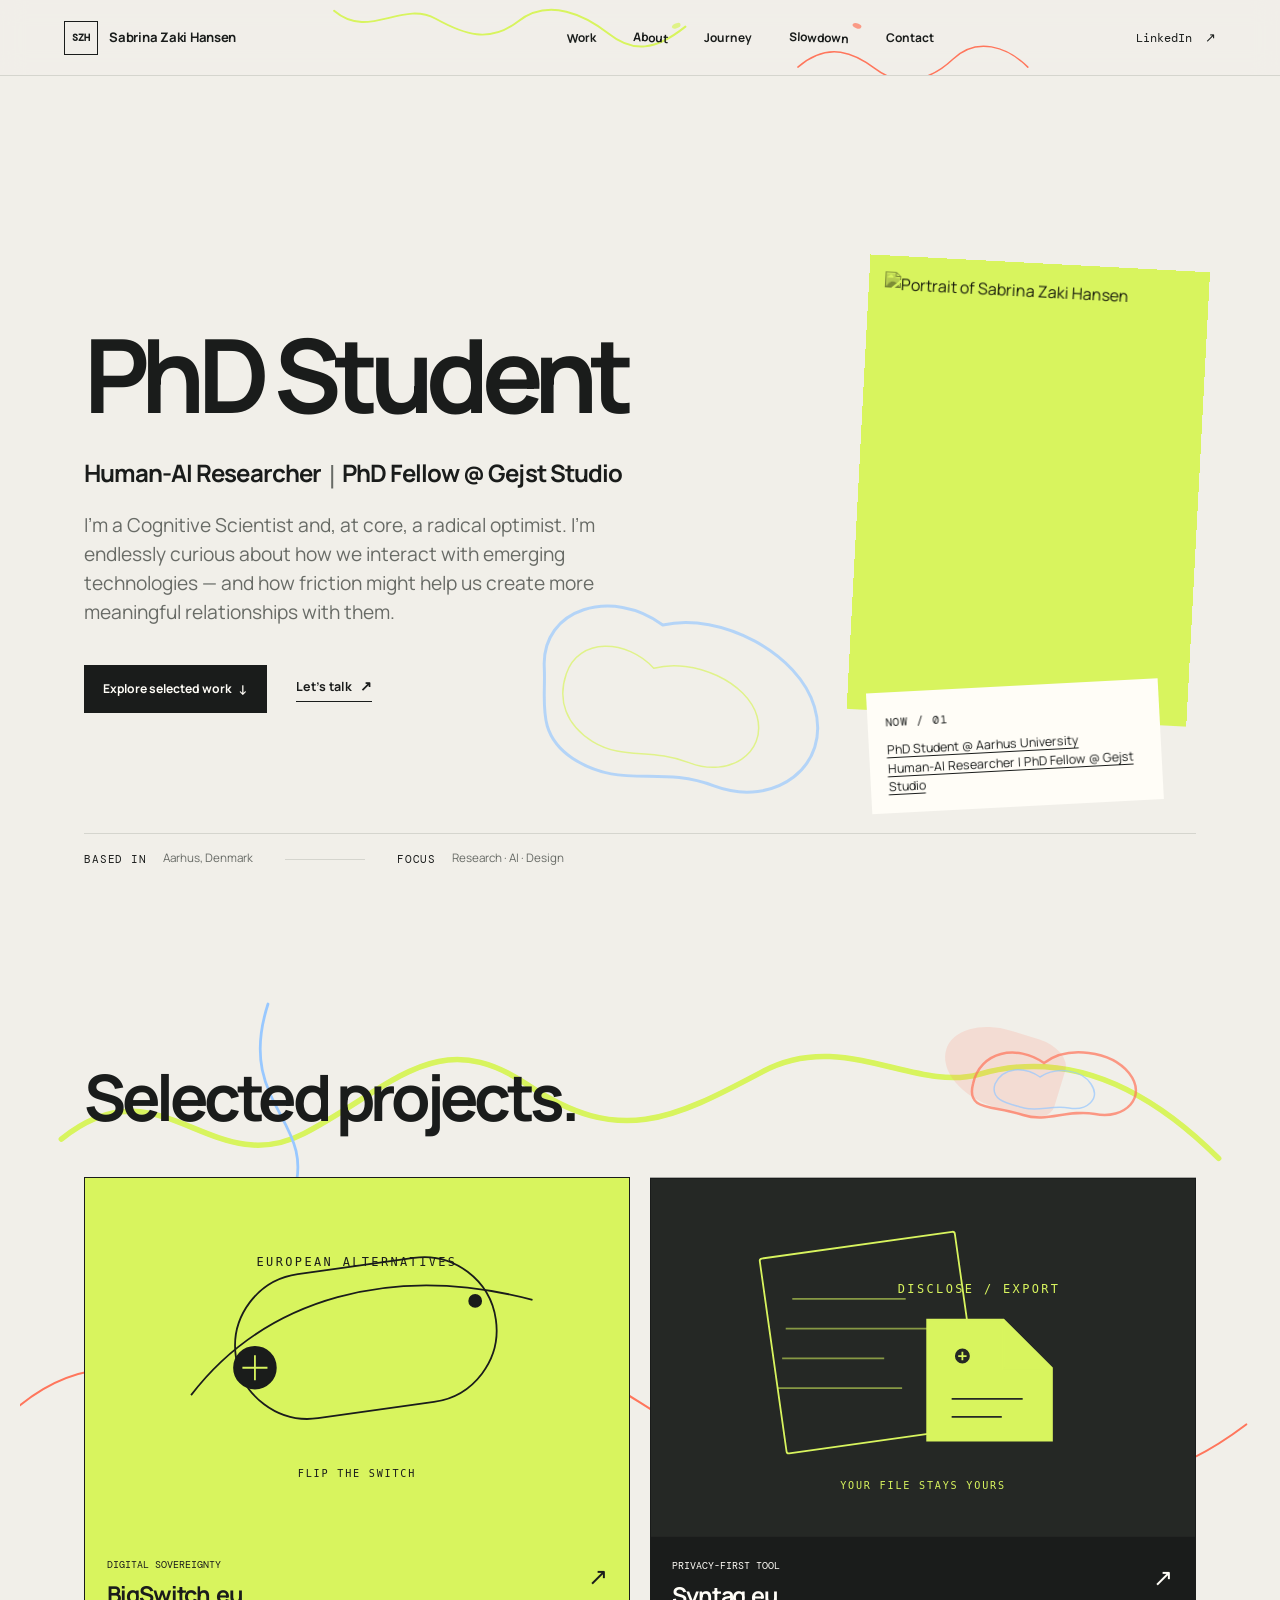
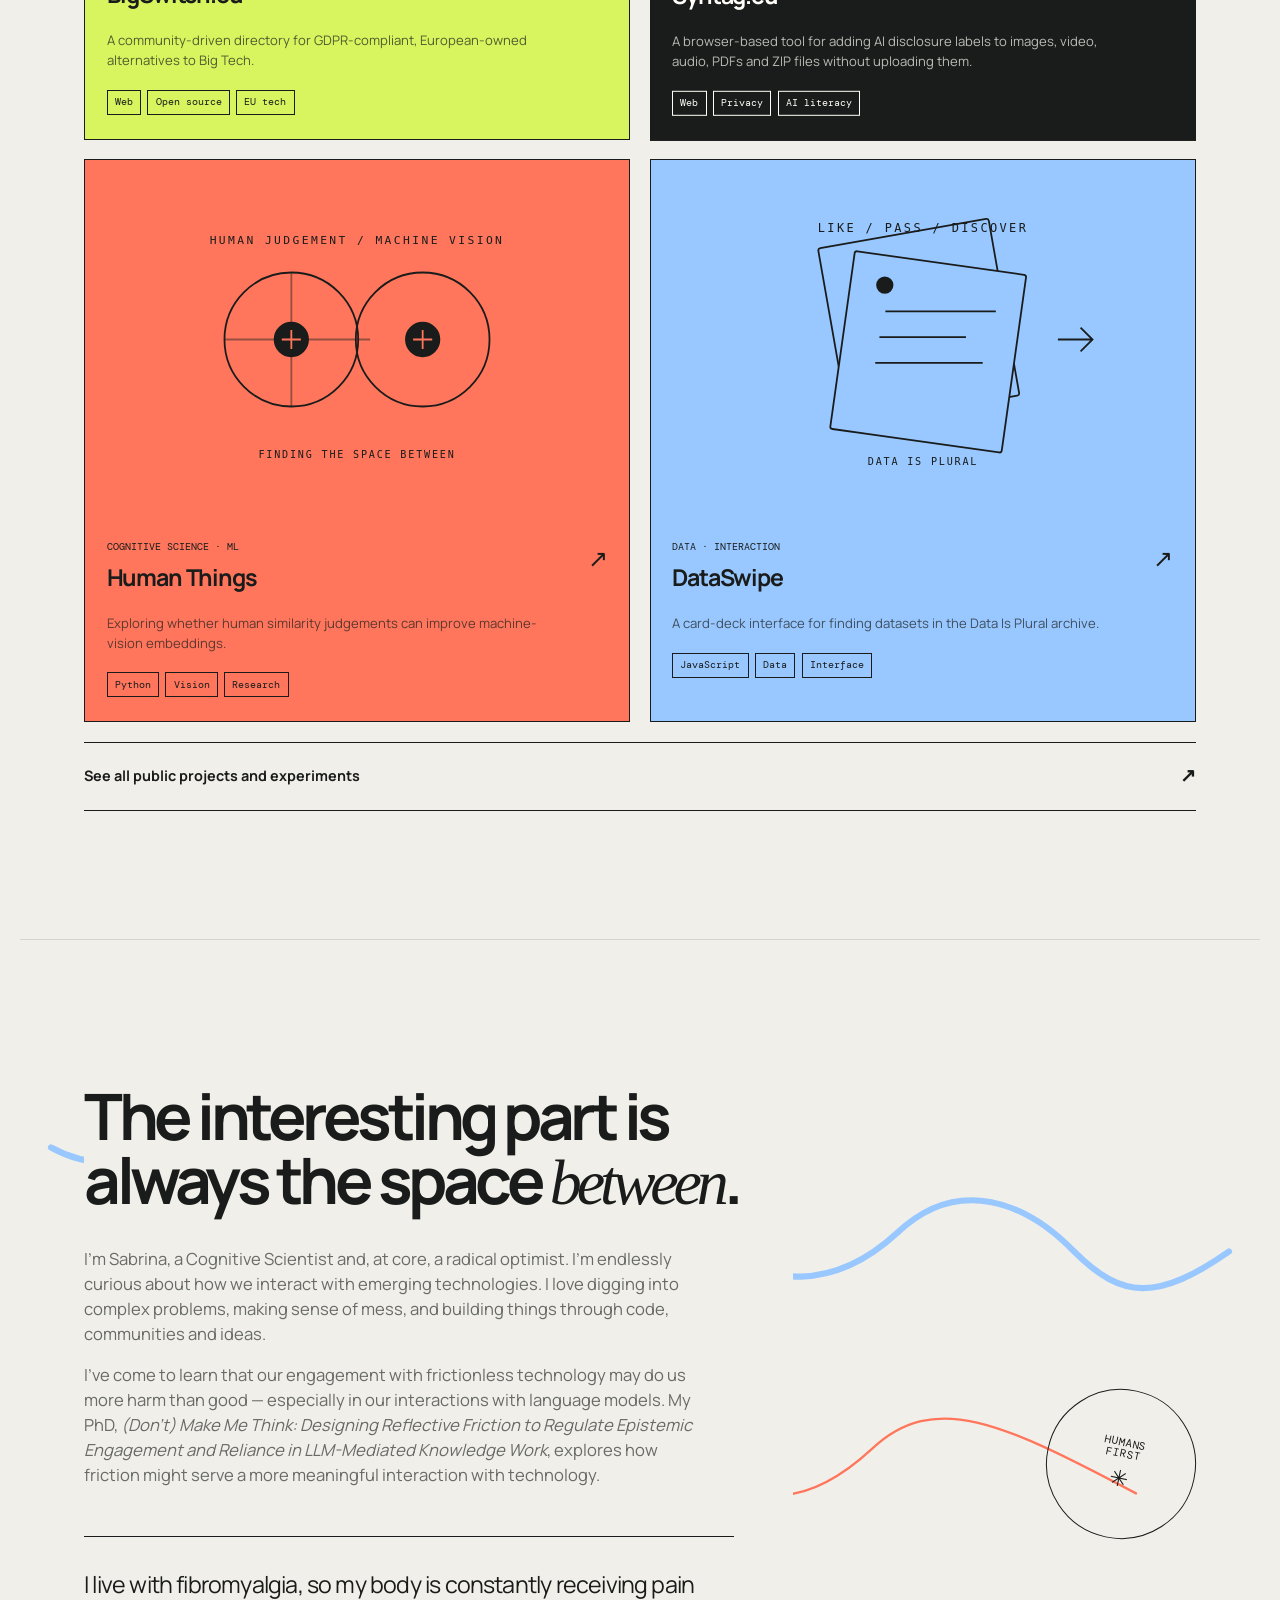
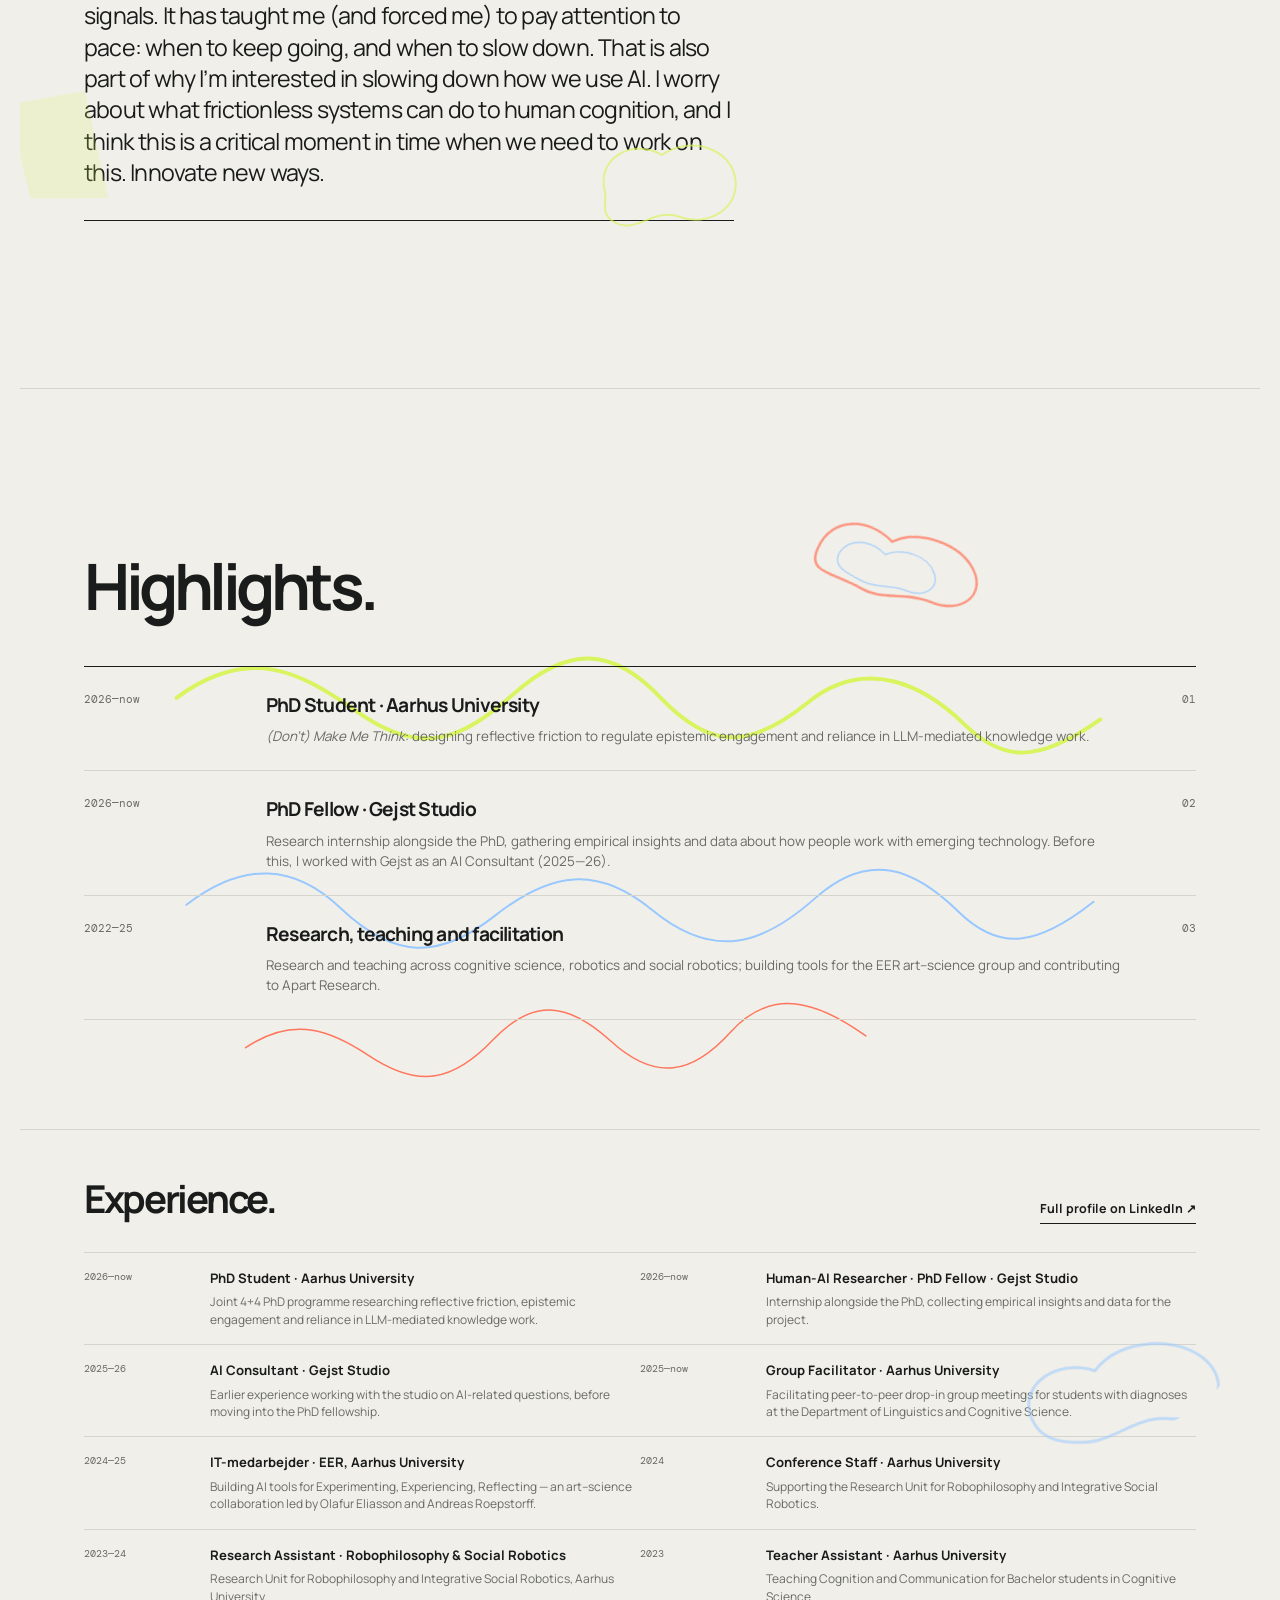
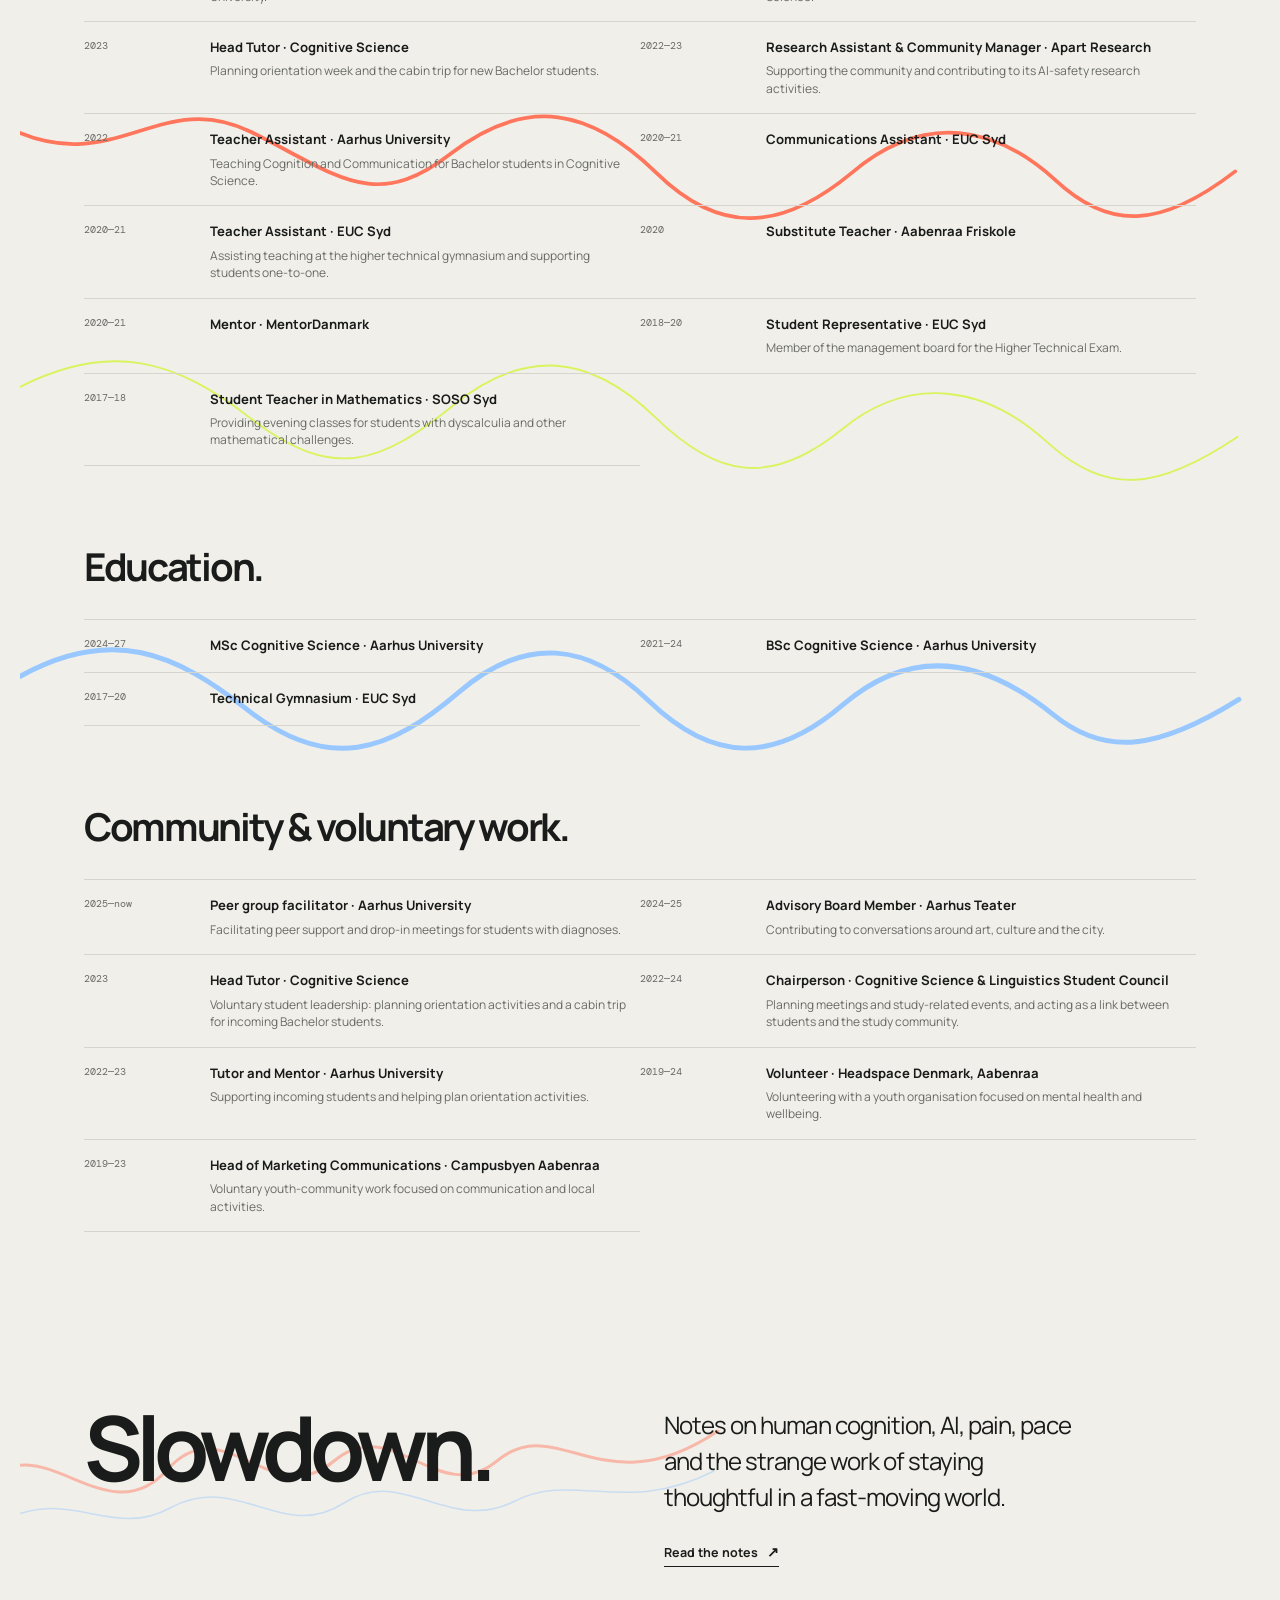
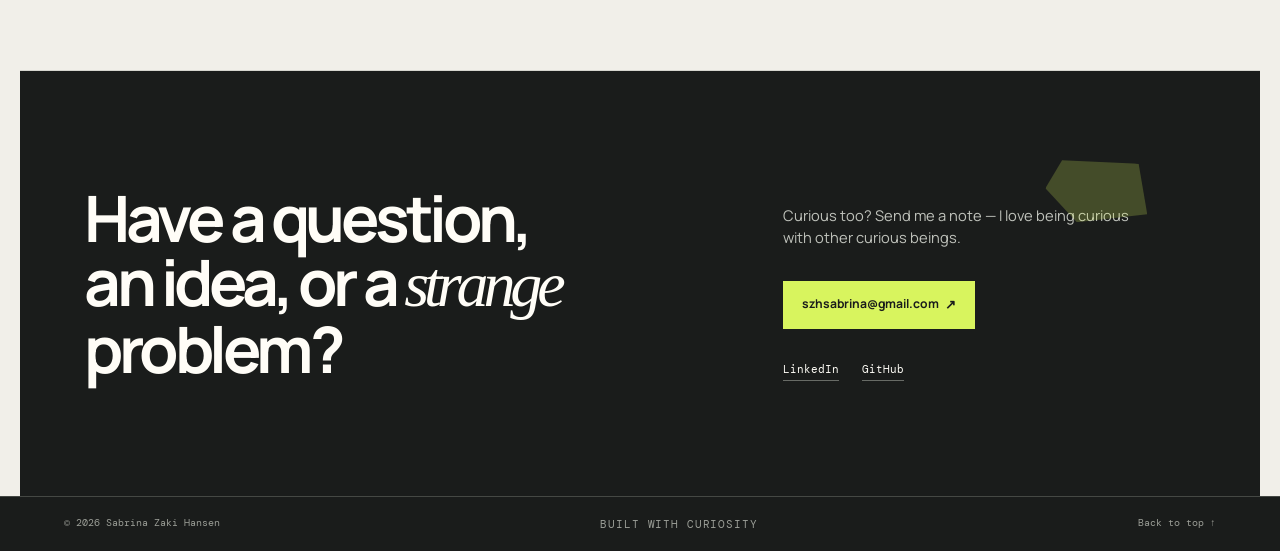
==== commit 2020c953: "Update portfolio design and add Slowdown writing page" ====
--- a/index.html
+++ b/index.html
@@ -1,304 +1,77 @@
-<!DOCTYPE html>
+<!doctype html>
 <html lang="en">
 <head>
-    <meta charset="UTF-8">
-    <meta name="viewport" content="width=device-width, initial-scale=1.0">
-    <title>Sabrina Zaki Hansen | Cognitive Science & Applied AI</title>
-    <meta name="description" content="Sabrina Zaki Hansen works across cognitive science, applied AI, learning tools, research prototypes, communication, R, Python, NLP, and experimental design.">
-    <link rel="stylesheet" href="assets/css/styles.css">
-    <link href="https://fonts.googleapis.com/css2?family=Instrument+Sans:wght@400;500;600;700;800&amp;family=JetBrains+Mono:wght@400;500;700&amp;display=swap" rel="stylesheet">
-    <link rel="icon" href="assets/images/profile_pic.jpg" type="image/x-icon">
+  <meta charset="UTF-8">
+  <meta name="viewport" content="width=device-width, initial-scale=1.0">
+  <meta name="description" content="Sabrina Zaki Hansen is a Cognitive Scientist and Human-AI Researcher exploring how friction can create more meaningful interactions with technology.">
+  <title>PhD Student — Human-AI Researcher | PhD Fellow @ Gejst Studio</title>
+  <link rel="stylesheet" href="assets/css/styles.css">
+  <style>.about{grid-template-columns:2fr 1fr}.hero-role{font-size:clamp(1.1rem,2vw,1.5rem);font-weight:700;letter-spacing:-.04em;margin:0 0 1.2rem}.hero-role span{font-family:var(--mono);font-weight:400;color:var(--muted)}.site-header{position:sticky;top:0;background:rgba(241,239,233,.94);backdrop-filter:blur(12px)}.hero-note a{color:inherit;text-decoration:underline;text-decoration-thickness:1px;text-underline-offset:3px}.hero-note a:hover{opacity:.6}.portrait-frame{position:relative;--mx:50%;--my:50%;--reveal-size:0px}.portrait-frame:after{content:'';position:absolute;inset:1rem 1rem 3.4rem;background:url('../images/profile_pic.jpg') center/cover no-repeat;clip-path:circle(var(--reveal-size) at var(--mx) var(--my));pointer-events:none;z-index:1}@media(min-width:761px){.project-card{position:sticky;top:100px}.project-card:nth-child(2){top:124px}.project-card:nth-child(3){top:148px}.project-card:nth-child(4){top:172px}}.project-card:hover .project-art{filter:saturate(1.15)}.journey-row{position:relative}.journey-row:nth-child(2):before,.journey-row:nth-child(3):before{content:'';position:absolute;left:-1.1rem;top:1.9rem;width:7px;height:7px;border-radius:50%}.journey-row:nth-child(2):before{background:var(--lime)}.journey-row:nth-child(3):before{background:var(--coral)}.cv-section:nth-child(2) h3:after,.cv-section:nth-child(3) h3:after{content:'';display:inline-block;width:2.4rem;height:.35rem;margin-left:.7rem;vertical-align:middle}.cv-section:nth-child(2) h3:after{background:var(--blue)}.cv-section:nth-child(3) h3:after{background:var(--lime)}.research-fold{border-top:1px solid var(--ink);margin-top:1.2rem}.research-fold summary{cursor:pointer;list-style:none;display:flex;justify-content:space-between;align-items:center;padding:1.2rem 0;font-size:1.05rem;font-weight:700;letter-spacing:-.03em}.research-fold summary::-webkit-details-marker{display:none}.research-fold summary span{font-family:var(--mono);font-size:1.4rem;font-weight:400;transition:transform .2s}.research-fold[open] summary span{transform:rotate(45deg)}.research-fold-content{display:grid;grid-template-columns:repeat(3,1fr);gap:2rem;padding:0 0 1.8rem;color:var(--muted);font-size:.84rem}.research-fold-content strong{display:block;color:var(--ink);font-size:.7rem;font-family:var(--mono);text-transform:uppercase;margin-bottom:.5rem}@media(max-width:760px){.research-fold-content{grid-template-columns:1fr;gap:1rem}.journey-row:nth-child(2):before,.journey-row:nth-child(3):before{left:-.65rem}.cv-section:nth-child(2) h3:after,.cv-section:nth-child(3) h3:after{width:1.5rem;margin-left:.45rem}}</style>
+  <style>.project-art{display:flex;align-items:center;justify-content:center}.project-art img{display:block;width:100%;height:100%;object-fit:contain;padding:1.5rem;transition:transform .35s ease}.project-card:hover .project-art img{transform:scale(1.035)}.archive-cta{display:flex;justify-content:space-between;align-items:center;border-top:1px solid var(--ink);border-bottom:1px solid var(--ink);padding:1.2rem 0;margin-top:1.2rem;font-size:.9rem;font-weight:700}.archive-cta span{font-family:var(--mono);font-size:1.2rem}.archive-cta:hover{opacity:.6}</style>
+  <style>.previous-work{border-top:1px solid var(--line);margin-top:5rem;padding-top:3rem}.previous-work h3{font-size:clamp(1.8rem,3vw,2.8rem);letter-spacing:-.06em;margin:0}.previous-grid{display:grid;grid-template-columns:repeat(2,1fr);gap:1rem}.previous-grid a{border:1px solid var(--line);padding:1.2rem;color:var(--muted);font-size:.85rem;display:flex;justify-content:space-between}.previous-grid a:hover{color:var(--ink);border-color:var(--ink)}@media(max-width:760px){.previous-work{margin-top:3.5rem;padding-top:2.2rem}.previous-grid{grid-template-columns:1fr}}</style>
+  <style>.cv-block{border-top:1px solid var(--ink);margin-top:5rem;padding-top:2rem}.cv-heading{display:flex;justify-content:space-between;align-items:baseline;gap:2rem;margin-bottom:1rem}.cv-heading h3{font-size:1.5rem;letter-spacing:-.05em;margin:0}.cv-list{display:grid;grid-template-columns:repeat(2,1fr);border-top:1px solid var(--line)}.cv-list>div{display:grid;grid-template-columns:100px 1fr;gap:1rem;padding:1rem 0;border-bottom:1px solid var(--line);font-size:.8rem}.cv-list span{font-family:var(--mono);font-size:.65rem;color:var(--muted)}.cv-list p{margin:0;color:var(--muted)}@media(max-width:760px){.cv-heading{display:block}.cv-heading .text-link{margin-top:1rem;display:inline-block}.cv-list{grid-template-columns:1fr}.cv-list>div{grid-template-columns:80px 1fr}}</style>
+  <style>.cv-block{display:none}.cv-sections{border-top:1px solid var(--ink);margin-top:5rem;padding-top:2.5rem}.cv-section{border-bottom:1px solid var(--line);padding:0 0 2rem;margin-bottom:2rem}.cv-section h3{font-size:clamp(1.8rem,3vw,2.8rem);letter-spacing:-.06em;margin:0 0 1.5rem}.cv-section-list{display:grid;grid-template-columns:repeat(2,1fr);border-top:1px solid var(--line)}.cv-section-list>div{display:grid;grid-template-columns:110px 1fr;gap:1rem;padding:1rem 0;border-bottom:1px solid var(--line);font-size:.82rem}.cv-section-list span{font-family:var(--mono);font-size:.65rem;color:var(--muted)}.cv-section-list p{margin:0;color:var(--muted)}.cv-section-list strong{color:var(--ink);font-weight:700}.cv-section-list small{display:block;color:var(--muted);line-height:1.45;margin-top:.3rem;font-size:.75rem}@media(max-width:760px){.cv-section-list{grid-template-columns:1fr}.cv-section-list>div{grid-template-columns:85px 1fr}}
+  </style>
+  <style>.journey{padding-bottom:clamp(3rem,6vw,5rem)}</style>
+  <style>.portrait-frame:after{transition:clip-path .12s ease}.portrait-frame:hover:after{--reveal-size:96px}.journey{position:relative;overflow:hidden}.journey:before{content:'';position:absolute;width:340px;height:210px;right:-80px;top:140px;border:1px solid var(--lime);border-radius:50%;transform:rotate(-18deg);opacity:.85}.journey:after{content:'';position:absolute;width:110px;height:110px;right:90px;top:300px;border:1px solid var(--blue);transform:rotate(28deg);opacity:.8}.journey>*{position:relative;z-index:1}.journey-row:nth-child(2):before,.journey-row:nth-child(3):before,.cv-section:nth-child(2) h3:after,.cv-section:nth-child(3) h3:after{display:none!important}@media(max-width:760px){.journey:before{right:-180px;top:180px}.journey:after{right:24px;top:360px}}</style>
+  <style>.portrait-frame:after{clip-path:none;-webkit-mask-image:radial-gradient(circle var(--reveal-size) at var(--mx) var(--my),#000 0 99%,transparent 100%);mask-image:radial-gradient(circle var(--reveal-size) at var(--mx) var(--my),#000 0 99%,transparent 100%);filter:saturate(1.15);transition:-webkit-mask-image .12s ease,mask-image .12s ease}.work,.about{position:relative;overflow:hidden}.work:before,.about:before{content:'';position:absolute;pointer-events:none;z-index:0}.work:before{width:260px;height:260px;left:-120px;bottom:10%;background:var(--blue);opacity:.16;border-radius:42% 58% 55% 45%;transform:rotate(22deg)}.about:before{width:180px;height:180px;right:9%;top:12%;background:var(--coral);opacity:.12;border-radius:50%;transform:rotate(-16deg)}.work>* ,.about>*{position:relative;z-index:1}.journey:after{background:var(--blue);background-clip:padding-box;opacity:.12}@media(max-width:760px){.work:before{left:-150px}.about:before{right:-40px}}</style>
+  <style>.cv-sections{margin-top:2rem;border-top-color:var(--line)}.cv-section{border-bottom:0;margin-bottom:2.5rem}.cv-section:first-child{position:relative}.cv-section:first-child>.text-link{position:absolute;right:0;top:.35rem}.cv-section-heading{display:flex;justify-content:space-between;align-items:baseline;margin-bottom:1.5rem}.cv-section-heading h3{margin:0}@media(max-width:760px){.cv-section:first-child>.text-link{position:static;display:inline-block;margin-bottom:1.25rem}.cv-section-heading{display:block}.cv-section-heading .text-link{display:inline-block;margin-top:.75rem}}</style>
+  <link rel="preconnect" href="https://fonts.googleapis.com">
+  <link rel="preconnect" href="https://fonts.gstatic.com" crossorigin>
+  <link href="https://fonts.googleapis.com/css2?family=DM+Mono:wght@400;500&family=Manrope:wght@400;500;600;700;800&display=swap" rel="stylesheet">
+  <link rel="icon" href="assets/images/profile_pic.jpg" type="image/jpeg">
 </head>
 <body>
-    <div class="projector-beam" id="projector-beam" aria-hidden="true"></div>
-    <div class="scroll-meter" id="scroll-meter" aria-hidden="true"></div>
+  <header class="site-header">
+    <a class="brand" href="#top" aria-label="Sabrina Zaki Hansen home"><span class="brand-mark">SZH</span><span>Sabrina Zaki Hansen</span></a>
+    <nav class="site-nav" aria-label="Main navigation"><a href="#work">Work</a><a href="#about">About</a><a href="#journey">Journey</a><a href="writing.html">Slowdown</a><a href="#contact">Contact</a></nav>
+    <a class="header-link" href="https://www.linkedin.com/in/sabrinazakihansen" target="_blank" rel="noreferrer">LinkedIn <span>↗</span></a>
+    <button class="menu-toggle" aria-expanded="false" aria-controls="mobile-menu" aria-label="Open navigation"><span></span><span></span></button>
+  </header>
 
-    <nav class="projector-nav" aria-label="Main navigation">
-        <a class="brand" href="#top">SZH</a>
-        <button class="nav-toggle" id="nav-toggle" type="button" aria-label="Toggle navigation" aria-expanded="false">
-            <span></span>
-            <span></span>
-        </button>
-        <div class="nav-links" id="nav-menu">
-            <a href="#profile">Profile</a>
-            <a href="#overview">Overview</a>
-            <a href="#projects">Projects</a>
-            <a href="#methods">Methods</a>
-            <a href="#timeline">Timeline</a>
-            <a href="#contact">Contact</a>
-        </div>
-    </nav>
+  <main id="top">
+    <section class="hero section-shell" aria-labelledby="hero-title">
+      <div class="hero-copy">
+        <h1 id="hero-title">PhD Student</h1>
+        <p class="hero-role">Human-AI Researcher <span>|</span> PhD Fellow @ Gejst Studio</p>
+        <p class="hero-intro">I’m a Cognitive Scientist and, at core, a radical optimist. I’m endlessly curious about how we interact with emerging technologies — and how friction might help us create more meaningful relationships with them.</p>
+        <div class="hero-actions"><a class="button button-dark" href="#work">Explore selected work <span>↓</span></a><a class="text-link" href="mailto:szhsabrina@gmail.com">Let’s talk <span>↗</span></a></div>
+      </div>
+      <div class="hero-aside"><div class="portrait-frame"><img src="assets/images/profile_pic.jpg" alt="Portrait of Sabrina Zaki Hansen"></div><div class="hero-note"><span class="mono-label">NOW / 01</span><p><a href="https://phd.au.dk/" target="_blank" rel="noreferrer">PhD Student @ Aarhus University</a><br><a href="https://gejststudio.com/en/" target="_blank" rel="noreferrer">Human-AI Researcher | PhD Fellow @ Gejst Studio</a></p></div></div>
+      <div class="hero-meta"><span class="mono-label">BASED IN</span><span>Aarhus, Denmark</span><span class="meta-line"></span><span class="mono-label">FOCUS</span><span>Research · AI · Design</span></div>
+    </section>
 
-    <main id="top">
-        <section class="frame hero-frame" aria-labelledby="hero-title">
-            <div class="frame-index">00</div>
-            <div class="hero-layout">
-                <div>
-                    <p class="kicker">Cognitive science / applied AI / learning systems</p>
-                    <h1 id="hero-title">Sabrina Zaki Hansen</h1>
-                    <p class="lead">
-                        I build practical tools for making messy material easier to test, learn,
-                        search, and explain.
-                    </p>
-                </div>
-                <aside class="focus-card" aria-label="Profile summary">
-                    <img src="assets/images/profile_pic.jpg" alt="Sabrina Zaki Hansen">
-                    <div class="fact-list">
-                        <div>
-                            <span>Now</span>
-                            <strong>AI Consultant at Gejst Studio</strong>
-                        </div>
-                        <div>
-                            <span>Study</span>
-                            <strong>MSc Cognitive Science, Aarhus University</strong>
-                        </div>
-                    </div>
-                </aside>
-            </div>
-        </section>
+    <section id="work" class="work section-shell" aria-labelledby="work-title">
+      <div class="section-heading"><div><h2 id="work-title">Selected projects.</h2></div></div>
+      <div class="project-grid">
+        <a class="project-card project-card--lime" href="projects/bigswitch.html"><div class="project-art art-switch"><img src="assets/images/project-bigswitch.svg" alt="Abstract switch illustration" loading="lazy"></div><div class="project-details"><div><p class="project-type">Digital sovereignty</p><h3>BigSwitch.eu</h3></div><span class="project-arrow">↗</span><p>A community-driven directory for GDPR-compliant, European-owned alternatives to Big Tech.</p><div class="tags"><span>Web</span><span>Open source</span><span>EU tech</span></div></div></a>
+        <a class="project-card project-card--ink" href="projects/syntag.html"><div class="project-art art-syntag"><img src="assets/images/project-syntag.svg" alt="Abstract document and disclosure tag illustration" loading="lazy"></div><div class="project-details"><div><p class="project-type">Privacy-first tool</p><h3>Syntag.eu</h3></div><span class="project-arrow">↗</span><p>A browser-based tool for adding AI disclosure labels to images, video, audio, PDFs and ZIP files without uploading them.</p><div class="tags"><span>Web</span><span>Privacy</span><span>AI literacy</span></div></div></a>
+        <a class="project-card project-card--coral" href="https://github.com/sabszh/human-things" target="_blank" rel="noreferrer"><div class="project-art art-bot"><img src="assets/images/project-human-things.svg" alt="Abstract human similarity illustration" loading="lazy"></div><div class="project-details"><div><p class="project-type">Cognitive science · ML</p><h3>Human Things</h3></div><span class="project-arrow">↗</span><p>Exploring whether human similarity judgements can improve machine-vision embeddings.</p><div class="tags"><span>Python</span><span>Vision</span><span>Research</span></div></div></a>
+        <a class="project-card project-card--blue" href="https://github.com/sabszh/DataSwipe" target="_blank" rel="noreferrer"><div class="project-art art-podmem"><img src="assets/images/project-dataswipe.svg" alt="Abstract dataset card illustration" loading="lazy"></div><div class="project-details"><div><p class="project-type">Data · Interaction</p><h3>DataSwipe</h3></div><span class="project-arrow">↗</span><p>A card-deck interface for finding datasets in the Data Is Plural archive.</p><div class="tags"><span>JavaScript</span><span>Data</span><span>Interface</span></div></div></a>
+      </div>
+      <a class="archive-cta" href="projects.html">See all public projects and experiments <span>↗</span></a>
+    </section>
 
-        <section class="frame profile-frame" id="profile">
-            <div class="frame-index">01</div>
-            <div class="section-head">
-                <p class="kicker">Profile</p>
-                <h2>Radical optimist.</h2>
-                <p class="lead small">
-                    I like work where technology mediates new experiences: AI safety, robotics-adjacent
-                    research, art-science projects, learning tools, and systems that help people understand
-                    what they are working with.
-                </p>
-            </div>
-            <div class="profile-grid">
-                <article data-tags="communication">
-                    <span>Communication</span>
-                    <h3>Direct, positive, structured</h3>
-                    <p>I care a lot about making ideas easier to discuss, test, and hand over.</p>
-                </article>
-                <article data-tags="ai research">
-                    <span>Technology</span>
-                    <h3>Human-AI interaction</h3>
-                    <p>My interest is less “AI for AI's sake” and more what happens when people use it.</p>
-                </article>
-                <article data-tags="learning">
-                    <span>Learning</span>
-                    <h3>Memory and study systems</h3>
-                    <p>Podmem comes from the same question: how do we make learning more active?</p>
-                </article>
-            </div>
-        </section>
+    <section id="about" class="about section-shell" aria-labelledby="about-title"><div class="about-copy"><h2 id="about-title">The interesting part is always the space <em>between</em>.</h2><p>I’m Sabrina, a Cognitive Scientist and, at core, a radical optimist. I’m endlessly curious about how we interact with emerging technologies. I love digging into complex problems, making sense of mess, and building things through code, communities and ideas.</p><p>I’ve come to learn that our engagement with frictionless technology may do us more harm than good — especially in our interactions with language models. My PhD, <em>(Don’t) Make Me Think: Designing Reflective Friction to Regulate Epistemic Engagement and Reliance in LLM-Mediated Knowledge Work</em>, explores how friction might serve a more meaningful interaction with technology.</p><p class="about-personal">I live with fibromyalgia, so my body is constantly receiving pain signals. It has taught me (and forced me) to pay attention to pace: when to keep going, and when to slow down. That is also part of why I’m interested in slowing down how we use AI. I worry about what frictionless systems can do to human cognition, and I think this is a critical moment in time when we need to work on this. Innovate new ways.</p></div><div class="about-stamp">HUMANS<br>FIRST<span>✳</span></div></section>
 
-        <section class="frame overview-frame" id="overview">
-            <div class="frame-index">02</div>
-            <div class="section-head">
-                <p class="kicker">Overview</p>
-                <h2>What to look at first.</h2>
-            </div>
-            <div class="lens-grid" id="lens-grid" aria-label="Portfolio overview lenses">
-                <button class="lens active" type="button" data-lens="all">
-                    <span>Everything</span>
-                    <strong>Full portfolio map</strong>
-                </button>
-                <button class="lens" type="button" data-lens="ai">
-                    <span>AI</span>
-                    <strong>RAG, LLMs, Python, prototypes</strong>
-                </button>
-                <button class="lens" type="button" data-lens="learning">
-                    <span>Learning</span>
-                    <strong>Flashcards, memory, teaching</strong>
-                </button>
-                <button class="lens" type="button" data-lens="research">
-                    <span>Research</span>
-                    <strong>Experiments, stats, neuroimaging</strong>
-                </button>
-                <button class="lens" type="button" data-lens="communication">
-                    <span>Communication</span>
-                    <strong>Clear structure across people + systems</strong>
-                </button>
-            </div>
-        </section>
+    <section id="journey" class="journey section-shell" aria-labelledby="journey-title"><div class="section-heading"><div><h2 id="journey-title">Highlights.</h2></div></div><div class="journey-list"><div class="journey-row"><span class="year">2026—now</span><div><h3>PhD Student · Aarhus University</h3><p><em>(Don’t) Make Me Think</em>: designing reflective friction to regulate epistemic engagement and reliance in LLM-mediated knowledge work.</p></div><span class="row-index">01</span></div><div class="journey-row"><span class="year">2026—now</span><div><h3>PhD Fellow · Gejst Studio</h3><p>Research internship alongside the PhD, gathering empirical insights and data about how people work with emerging technology. Before this, I worked with Gejst as an AI Consultant (2025—26).</p></div><span class="row-index">02</span></div><div class="journey-row"><span class="year">2022—25</span><div><h3>Research, teaching and facilitation</h3><p>Research and teaching across cognitive science, robotics and social robotics; building tools for the EER art–science group and contributing to Apart Research.</p></div><span class="row-index">03</span></div></div><div class="cv-block"><div class="cv-heading"><h3>Curriculum vitae</h3><a class="text-link" href="https://www.linkedin.com/in/sabrinazakihansen" target="_blank" rel="noreferrer">Full profile on LinkedIn ↗</a></div><div class="cv-list"><div><span>2025—now</span><p>Group Facilitator · Aarhus University</p></div><div><span>2024—25</span><p>IT-medarbejder · EER, Aarhus University</p></div><div><span>2023—24</span><p>Research Assistant · Research Unit for Robophilosophy and Integrative Social Robotics</p></div><div><span>2023</span><p>Teacher Assistant · Cognition and Communication<br>Head Tutor · Cognitive Science</p></div><div><span>2024—27</span><p>MSc Cognitive Science · Aarhus University</p></div><div><span>2021—24</span><p>BSc Cognitive Science · Aarhus University</p></div><div><span>2017—20</span><p>Technical Gymnasium</p></div></div></div></section>
 
-        <section class="frame projects-frame" id="projects">
-            <div class="frame-index">03</div>
-            <div class="section-head">
-                <p class="kicker">Project evidence</p>
-                <h2>Built work.</h2>
-            </div>
-            <div class="projector-grid">
-                <article class="project-slide large" data-tags="ai research communication">
-                    <div class="slide-media">
-                        <img src="assets/images/botcon.png" alt="Chatbot Clairvoyant screenshot">
-                    </div>
-                    <div class="slide-copy">
-                        <p class="meta">AI research tool / Python / Streamlit / RAG</p>
-                        <h3>Chatbot Clairvoyant</h3>
-                        <p>
-                            A RAG-based chatbot with vector storage for the Experimenting, Experiencing,
-                            Reflecting art-science research group. Built to make project material easier
-                            to query and reuse.
-                        </p>
-                        <a href="https://botcon.ploomberapp.io/" target="_blank" rel="noreferrer">Open project</a>
-                    </div>
-                </article>
-
-                <article class="project-slide" data-tags="ai learning">
-                    <div class="slide-media">
-                        <img src="assets/images/podmem.png" alt="Podmem flashcard generator screenshot">
-                    </div>
-                    <div class="slide-copy">
-                        <p class="meta">EdTech startup / LLMs / NLP</p>
-                        <h3>Podmem</h3>
-                        <p>
-                            Co-founded a startup project that uses LLMs to turn content into flashcards,
-                            moving students from passive material to active recall.
-                        </p>
-                        <a href="https://www.podmem.com/" target="_blank" rel="noreferrer">Open project</a>
-                    </div>
-                </article>
-            </div>
-        </section>
-
-        <section class="frame methods-frame" id="methods">
-            <div class="frame-index">04</div>
-            <div class="section-head">
-                <p class="kicker">Methods</p>
-                <h2>Skills, but as instruments.</h2>
-            </div>
-            <div class="method-grid">
-                <article data-tags="ai">
-                    <span>01</span>
-                    <h3>Build AI prototypes</h3>
-                    <p>Python, machine learning, NLP, RAG, LLMs, Streamlit, and applied AI workflows.</p>
-                </article>
-                <article data-tags="research">
-                    <span>02</span>
-                    <h3>Design experiments</h3>
-                    <p>R, statistics, prediction, experimental design, analysis, data science, and neuroimaging.</p>
-                </article>
-                <article data-tags="learning communication">
-                    <span>03</span>
-                    <h3>Make learning concrete</h3>
-                    <p>Flashcards, active recall, teaching assistance, mentoring, and cognition + communication.</p>
-                </article>
-                <article data-tags="communication">
-                    <span>04</span>
-                    <h3>Keep systems understandable</h3>
-                    <p>Direct communication, clear structure, user-facing explanations, and team coordination.</p>
-                </article>
-                <article data-tags="ai communication">
-                    <span>05</span>
-                    <h3>Shape interfaces</h3>
-                    <p>Web development, HTML/CSS/JavaScript, SQL, Figma, UX/UI, and prototype-level product thinking.</p>
-                </article>
-                <article data-tags="research learning">
-                    <span>06</span>
-                    <h3>Build physical/digital things</h3>
-                    <p>3D printing and design, conference/research support, and hands-on experimentation.</p>
-                </article>
-            </div>
-        </section>
-
-        <section class="frame timeline-frame" id="timeline">
-            <div class="frame-index">05</div>
-            <div class="section-head">
-                <p class="kicker">Timeline</p>
-                <h2>Work and volunteer log.</h2>
-            </div>
-            <p class="timeline-label">Professional / education</p>
-            <div class="timeline-list">
-                <article data-tags="ai communication">
-                    <time>2025 - now</time>
-                    <h3>AI Consultant</h3>
-                    <p>Gejst Studio</p>
-                </article>
-                <article data-tags="research">
-                    <time>2024 - now</time>
-                    <h3>MSc Cognitive Science</h3>
-                    <p>Aarhus University</p>
-                </article>
-                <article data-tags="research ai">
-                    <time>2024 - now</time>
-                    <h3>IT Employee</h3>
-                    <p>Interacting Minds Center, Aarhus University</p>
-                </article>
-                <article data-tags="ai learning">
-                    <time>2024 - now</time>
-                    <h3>Co-founder</h3>
-                    <p>LLM flashcard startup project</p>
-                </article>
-                <article data-tags="research">
-                    <time>2023</time>
-                    <h3>Research Assistant</h3>
-                    <p>Robophilosophy and Integrative Social Robotics</p>
-                </article>
-                <article data-tags="communication learning">
-                    <time>2022 - 2024</time>
-                    <h3>Chairperson</h3>
-                    <p>Student council for Cognitive Science and Linguistics</p>
-                </article>
-                <article data-tags="ai research">
-                    <time>2022</time>
-                    <h3>Research Assistant</h3>
-                    <p>Apart Research, AI Safety non-profit</p>
-                </article>
-                <article data-tags="research">
-                    <time>2021 - 2024</time>
-                    <h3>BSc Cognitive Science</h3>
-                    <p>Aarhus University</p>
-                </article>
-            </div>
-            <p class="timeline-label">Volunteer work</p>
-            <div class="timeline-list volunteer-list">
-                <article data-tags="communication learning">
-                    <time>2022 - 2024</time>
-                    <h3>Chairperson</h3>
-                    <p>Student council for Cognitive Science and Linguistics, Aarhus University</p>
-                </article>
-                <article data-tags="communication learning">
-                    <time>2023</time>
-                    <h3>Head Tutor</h3>
-                    <p>Planning orientation week and cabin trip for new Cognitive Science students</p>
-                </article>
-                <article data-tags="communication learning">
-                    <time>2022 - 2023</time>
-                    <h3>Mentor + Tutor</h3>
-                    <p>Volunteer mentoring and intro-week planning at Aarhus University</p>
-                </article>
-                <article data-tags="communication">
-                    <time>2019 - 2023</time>
-                    <h3>Head of Marketing Communications</h3>
-                    <p>Campusbyen Aabenraa</p>
-                </article>
-                <article data-tags="communication">
-                    <time>2019 - 2023</time>
-                    <h3>Youth Counselor</h3>
-                    <p>Headspace Denmark, Aabenraa</p>
-                </article>
-                <article data-tags="communication">
-                    <time>2018 - 2020</time>
-                    <h3>Management Board Member</h3>
-                    <p>EUC Syd, student representative for Higher Technical Exam</p>
-                </article>
-            </div>
-        </section>
-
-        <section class="frame contact-frame" id="contact">
-            <div class="frame-index">06</div>
-            <div class="section-head">
-                <p class="kicker">Contact</p>
-                <h2>Start with the material.</h2>
-                <p class="lead small">
-                    If you have a messy dataset, research archive, learning flow, AI workflow,
-                    or prototype idea, I am interested in making it clearer and testable.
-                </p>
-            </div>
-            <div class="contact-grid">
-                <a href="mailto:szhsabrina@gmail.com">szhsabrina@gmail.com</a>
-                <a href="https://linkedin.com/in/sabrinazakihansen" target="_blank" rel="noreferrer">LinkedIn</a>
-                <a href="https://github.com/sabszh" target="_blank" rel="noreferrer">GitHub</a>
-            </div>
-        </section>
-    </main>
-
-    <script src="assets/js/scripts.js"></script>
+    <div class="cv-sections section-shell"><section class="cv-section"><div class="cv-section-heading"><h3>Experience.</h3><a class="text-link" href="https://www.linkedin.com/in/sabrinazakihansen" target="_blank" rel="noreferrer">Full profile on LinkedIn ↗</a></div><div class="cv-section-list"><div><span>2026—now</span><p><strong>PhD Student · Aarhus University</strong><small>Joint 4+4 PhD programme researching reflective friction, epistemic engagement and reliance in LLM-mediated knowledge work.</small></p></div><div><span>2026—now</span><p><strong>Human-AI Researcher · PhD Fellow · Gejst Studio</strong><small>Internship alongside the PhD, collecting empirical insights and data for the project.</small></p></div><div><span>2025—26</span><p><strong>AI Consultant · Gejst Studio</strong><small>Earlier experience working with the studio on AI-related questions, before moving into the PhD fellowship.</small></p></div><div><span>2025—now</span><p><strong>Group Facilitator · Aarhus University</strong><small>Facilitating peer-to-peer drop-in group meetings for students with diagnoses at the Department of Linguistics and Cognitive Science.</small></p></div><div><span>2024—25</span><p><strong>IT-medarbejder · EER, Aarhus University</strong><small>Building AI tools for Experimenting, Experiencing, Reflecting — an art–science collaboration led by Olafur Eliasson and Andreas Roepstorff.</small></p></div><div><span>2023—24</span><p><strong>Research Assistant · Robophilosophy & Social Robotics</strong><small>Research Unit for Robophilosophy and Integrative Social Robotics, Aarhus University.</small></p></div><div><span>2023</span><p><strong>Conference Staff · Aarhus University</strong><small>Supporting the Research Unit for Robophilosophy and Integrative Social Robotics.</small></p></div><div><span>2022</span><p><strong>Research Assistant · Apart Research</strong><small>Contributing to an AI-safety research community.</small></p></div><div><span>2023</span><p><strong>Teacher Assistant · Aarhus University</strong><small>Teaching Cognition and Communication for Bachelor students in Cognitive Science.</small></p></div><div><span>2023</span><p><strong>Head Tutor · Cognitive Science</strong><small>Planning orientation week and the cabin trip for new Bachelor students.</small></p></div><div><span>2022</span><p><strong>Teacher Assistant · Aarhus University</strong><small>Teaching Cognition and Communication for Bachelor students in Cognitive Science.</small></p></div><div><span>2020—21</span><p><strong>Communications Assistant · EUC Syd</strong></p></div><div><span>2020—21</span><p><strong>Teacher Assistant · EUC Syd</strong><small>Assisting teaching at the higher technical gymnasium and supporting students one-to-one.</small></p></div><div><span>2020</span><p><strong>Substitute Teacher · Aabenraa Friskole</strong></p></div><div><span>2020—21</span><p><strong>Mentor · MentorDanmark</strong></p></div><div><span>2017—18</span><p><strong>Student Teacher in Mathematics · SOSO Syd</strong><small>Providing evening classes for students with dyscalculia and other mathematical challenges.</small></p></div><div><span>2018—20</span><p><strong>Student Representative · EUC Syd</strong><small>Member of the management board for the Higher Technical Exam.</small></p></div></div></section><section class="cv-section"><h3>Education.</h3><div class="cv-section-list"><div><span>2024—27</span><p><strong>MSc Cognitive Science · Aarhus University</strong></p></div><div><span>2021—24</span><p><strong>BSc Cognitive Science · Aarhus University</strong></p></div><div><span>2017—20</span><p><strong>Technical Gymnasium · EUC Syd</strong></p></div></div></section><section class="cv-section"><h3>Community & voluntary work.</h3><div class="cv-section-list"><div><span>2023</span><p><strong>Head Tutor · Cognitive Science</strong><small>Voluntary student leadership: planning orientation activities and a cabin trip for incoming Bachelor students.</small></p></div><div><span>2025—now</span><p><strong>Peer group facilitator · Aarhus University</strong><small>Facilitating peer support and drop-in meetings for students with diagnoses.</small></p></div><div><span>2024—25</span><p><strong>Advisory Board Member · Aarhus Teater</strong><small>Contributing to conversations around art, culture and the city.</small></p></div><div><span>2019—24</span><p><strong>Volunteer · Headspace Denmark, Aabenraa</strong><small>Volunteering with a youth organisation focused on mental health and wellbeing.</small></p></div><div><span>2022—24</span><p><strong>Chairperson · Cognitive Science & Linguistics Student Council</strong><small>Planning meetings and study-related events, and acting as a link between students and the study community.</small></p></div><div><span>2022—23</span><p><strong>Tutor and Mentor · Aarhus University</strong><small>Supporting incoming students and helping plan orientation activities.</small></p></div><div><span>2019—23</span><p><strong>Head of Marketing Communications · Campusbyen Aabenraa</strong><small>Voluntary youth-community work focused on communication and local activities.</small></p></div></div></section></div>
+    <section id="slowdown" class="slowdown section-shell" aria-labelledby="slowdown-title"><div class="slowdown-heading"><h2 id="slowdown-title">Slowdown.</h2></div><div class="slowdown-copy"><p>Notes on human cognition, AI, pain, pace and the strange work of staying thoughtful in a fast-moving world.</p><a class="text-link" href="writing.html">Read the notes <span>↗</span></a></div></section>
+    <section id="contact" class="contact section-shell" aria-labelledby="contact-title"><div><h2 id="contact-title">Have a question,<br>an idea, or a <em>strange</em> problem?</h2></div><div class="contact-cta"><p>Curious too? Send me a note — I love being curious with other curious beings.</p><a class="button button-light" href="mailto:szhsabrina@gmail.com">szhsabrina@gmail.com <span>↗</span></a><div class="contact-links"><a href="https://www.linkedin.com/in/sabrinazakihansen" target="_blank" rel="noreferrer">LinkedIn</a><a href="https://github.com/sabszh" target="_blank" rel="noreferrer">GitHub</a></div></div></section>
+  </main>
+  <footer class="site-footer section-shell"><span>© 2026 Sabrina Zaki Hansen</span><span class="mono-label">Built with curiosity</span><a href="#top">Back to top ↑</a></footer>
+  <div class="mobile-menu" id="mobile-menu"><a href="#work">Work</a><a href="#about">About</a><a href="#journey">Journey</a><a href="writing.html">Slowdown</a><a href="#contact">Contact</a></div>
+  <style>.about-personal{max-width:650px!important;margin-top:3rem!important;padding:2rem 0;border-top:1px solid var(--ink);border-bottom:1px solid var(--ink);color:var(--ink)!important;font-size:clamp(1.1rem,2vw,1.45rem)!important;line-height:1.35;letter-spacing:-.035em}.slowdown{position:relative;display:grid;grid-template-columns:1fr 1fr;gap:3rem;padding-top:clamp(4rem,8vw,7rem);padding-bottom:clamp(4rem,8vw,7rem);border-bottom:1px solid var(--line);overflow:hidden}.slowdown:before{content:'';position:absolute;width:70%;height:180px;left:-8%;top:25%;background:url("data:image/svg+xml,%3Csvg xmlns='http://www.w3.org/2000/svg' viewBox='0 0 760 180'%3E%3Cpath d='M8 91C65 22 130 144 193 73c55-62 105 44 166-8 58-49 105 48 163 0 61-51 105 48 221-30' fill='none' stroke='%23ff765c' stroke-width='3' stroke-linecap='round'/%3E%3Cpath d='M20 129c71-43 115 16 175-17 68-37 112 35 174-5 59-38 105 32 171-2 59-30 111 15 199-30' fill='none' stroke='%2398c8ff' stroke-width='1.5' stroke-linecap='round'/%3E%3C/svg%3E") center/100% 100% no-repeat;opacity:.45;pointer-events:none}.slowdown>*{position:relative;z-index:1}.slowdown h2{font-size:clamp(3rem,7vw,7rem);line-height:.9;letter-spacing:-.08em;margin:.7rem 0 0}.slowdown-copy{align-self:end;max-width:430px}.slowdown-copy p{font-size:clamp(1.1rem,2vw,1.5rem);letter-spacing:-.04em;margin:0 0 1.5rem}.slowdown-copy .text-link{display:inline-block}@media(max-width:760px){.slowdown{display:flex;flex-direction:column;gap:2rem}.slowdown-copy{align-self:stretch}.slowdown:before{width:130%;left:-25%}}
+  </style>
+  <style>.project-card--lime{background:var(--lime);color:var(--ink)}.project-card--ink{background:var(--ink);color:var(--white)}.project-card--coral{background:var(--coral);color:var(--ink)}.project-card--blue{background:var(--blue);color:var(--ink)}.art-switch{background:var(--lime)}.art-syntag{background:#252825}.art-bot{background:var(--coral)}.art-podmem{background:var(--blue)}.cv-section-list>div{background:transparent!important}.contact{background-image:none!important}.slowdown h2{margin-top:0}.about>*{z-index:2}.about:before,.about:after{z-index:0}@media(max-width:760px){.about-personal{padding:1.4rem 0;font-size:1.1rem!important}}
+  </style>
+  <style>.hero:before{display:none!important}.hero:after,.work:before,.work:after,.about:before,.about:after,.journey:before,.journey:after,.cv-sections:before,.cv-sections:after,.site-header:before,.site-header:after{border:0!important}.contact:before,.contact:after{background:none!important;opacity:0!important;border:0!important}.journey:before,.journey:after,.cv-sections:before,.cv-sections:after{background-color:transparent!important}.about{background-position:center 28%}.about-copy{background:var(--paper);padding:1rem 1rem 1rem 0}</style>
+  <style>.hero,.work,.about,.journey,.cv-sections,.contact{background-repeat:no-repeat}.hero{background-image:radial-gradient(circle at 6% 18%,rgba(216,244,94,.48) 0 110px,transparent 112px),radial-gradient(circle at 93% 12%,rgba(152,200,255,.42) 0 145px,transparent 147px),radial-gradient(circle at 78% 84%,rgba(255,118,92,.28) 0 90px,transparent 92px)}.hero:before,.hero:after{content:'';position:absolute;pointer-events:none;z-index:0}.hero:before{width:190px;height:190px;left:5%;top:30%;border:2px solid var(--coral);border-radius:42% 58% 55% 45%;transform:rotate(24deg);opacity:.8}.hero:after{width:120px;height:120px;left:45%;bottom:18%;background:var(--blue);opacity:.22;transform:rotate(45deg)}.hero>*{position:relative;z-index:1}.work{background-image:radial-gradient(ellipse at 88% 8%,rgba(216,244,94,.3) 0 150px,transparent 152px),radial-gradient(circle at 15% 92%,rgba(255,118,92,.24) 0 120px,transparent 122px),linear-gradient(112deg,transparent 0 64%,rgba(152,200,255,.17) 64% 68%,transparent 68%)}.about{background-image:radial-gradient(circle at 5% 76%,rgba(152,200,255,.3) 0 100px,transparent 102px),radial-gradient(ellipse at 96% 26%,rgba(255,118,92,.23) 0 135px,transparent 137px),linear-gradient(28deg,transparent 0 76%,rgba(216,244,94,.18) 76% 80%,transparent 80%)}.journey{background-image:radial-gradient(circle at 12% 14%,rgba(255,118,92,.24) 0 72px,transparent 74px),radial-gradient(ellipse at 78% 70%,rgba(216,244,94,.26) 0 170px,transparent 172px),linear-gradient(145deg,transparent 0 58%,rgba(152,200,255,.2) 58% 62%,transparent 62%)}.journey:before{width:420px;height:270px;right:-105px;top:110px;background:var(--lime);border:2px solid var(--ink);border-radius:48% 52% 42% 58%;transform:rotate(-18deg);opacity:.24}.journey:after{width:150px;height:150px;right:125px;top:320px;background:var(--coral);border:2px solid var(--ink);transform:rotate(28deg);opacity:.2}.cv-sections{background-image:radial-gradient(circle at 94% 8%,rgba(152,200,255,.3) 0 115px,transparent 117px),radial-gradient(ellipse at 4% 78%,rgba(216,244,94,.24) 0 150px,transparent 152px)}.cv-section-list>div:nth-child(3n+1){background:linear-gradient(90deg,rgba(216,244,94,.16),transparent 70%)}.cv-section-list>div:nth-child(3n+2){background:linear-gradient(90deg,rgba(152,200,255,.14),transparent 70%)}.cv-section-list>div:nth-child(3n){background:linear-gradient(90deg,rgba(255,118,92,.12),transparent 70%)}.contact{position:relative;overflow:hidden;background-color:var(--ink);background-image:radial-gradient(circle at 82% 18%,rgba(216,244,94,.32) 0 145px,transparent 147px),radial-gradient(ellipse at 12% 90%,rgba(255,118,92,.26) 0 180px,transparent 182px)}.contact:before,.contact:after{content:'';position:absolute;pointer-events:none}.contact:before{width:300px;height:180px;right:-80px;bottom:70px;border:2px solid var(--blue);border-radius:50%;transform:rotate(22deg);opacity:.7}.contact:after{width:105px;height:105px;left:48%;top:18%;background:var(--coral);opacity:.18;transform:rotate(45deg)}.contact>*{position:relative;z-index:1}@media(max-width:760px){.hero:before{left:-70px}.hero:after{left:75%;bottom:24%}.contact:after{left:70%}}</style>
+  <style>.site-header{overflow:hidden;background-image:radial-gradient(ellipse at 34% -30%,rgba(255,118,92,.2) 0 90px,transparent 92px),radial-gradient(circle at 66% 130%,rgba(216,244,94,.24) 0 70px,transparent 72px)}.site-header:before,.site-header:after{content:'';position:absolute;pointer-events:none;z-index:0}.site-header:before{width:150px;height:42px;left:24%;top:-12px;background:var(--blue);opacity:.28;border-radius:58% 42% 64% 36%;transform:rotate(-7deg)}.site-header:after{width:70px;height:52px;right:33%;bottom:-22px;background:var(--coral);opacity:.24;border-radius:37% 63% 45% 55%;transform:rotate(18deg)}.site-header>*{position:relative;z-index:1}.site-nav a:nth-child(1){transform:rotate(-2deg)}.site-nav a:nth-child(2){transform:rotate(3deg)}.site-nav a:nth-child(3){transform:rotate(-1deg)}.site-nav a:nth-child(4){transform:rotate(2deg)}.site-nav a{position:relative}.site-nav a:nth-child(2):after,.site-nav a:nth-child(4):after{content:'';position:absolute;width:9px;height:5px;right:-12px;top:-7px;border-radius:60% 40% 55% 45%;background:var(--lime);opacity:.7;transform:rotate(-18deg)}.site-nav a:nth-child(4):after{background:var(--coral);transform:rotate(22deg)}.work .section-heading,.about .about-copy,.journey .section-heading,.cv-sections,.contact .contact-cta{position:relative}.work .section-heading:before{content:'';position:absolute;width:120px;height:78px;right:12%;top:-24px;background:var(--coral);opacity:.16;border-radius:62% 38% 30% 70%;transform:rotate(17deg)}.about .about-copy:before{content:'';position:absolute;width:92px;height:125px;left:-70px;bottom:6%;background:var(--lime);opacity:.2;clip-path:polygon(18% 0,100% 14%,78% 100%,0 76%);transform:rotate(-23deg)}.journey .section-heading:after{content:'';position:absolute;width:75px;height:75px;right:28%;top:-20px;background:var(--blue);opacity:.2;border-radius:29% 71% 58% 42%;transform:rotate(31deg)}.cv-sections:after{content:'';position:absolute;width:130px;height:65px;left:-35px;top:40%;background:var(--coral);opacity:.12;border-radius:53% 47% 66% 34%;transform:rotate(-14deg)}.contact .contact-cta:before{content:'';position:absolute;width:105px;height:70px;right:-18px;top:-48px;background:var(--lime);opacity:.22;clip-path:polygon(10% 18%,82% 0,100% 68%,36% 100%,0 62%);transform:rotate(12deg)}@media(max-width:760px){.site-nav a:nth-child(n){transform:none}.site-header:before{left:12%}.site-header:after{right:22%}.work .section-heading:before{right:4%}.journey .section-heading:after{right:8%}.contact .contact-cta:before{right:6px}}</style>
+  <style>.hero,.work,.about,.journey,.cv-sections,.contact,.site-header{background-image:none}.hero:before{width:230px;height:175px;border:0;background:var(--coral);opacity:.2;clip-path:polygon(4% 28%,22% 8%,48% 14%,70% 3%,95% 24%,86% 52%,100% 78%,72% 91%,48% 82%,23% 100%,8% 76%);transform:rotate(-12deg)}.hero:after{width:155px;height:125px;background:var(--blue);opacity:.2;clip-path:polygon(16% 0,74% 13%,100% 43%,79% 67%,88% 100%,38% 85%,0 63%,15% 34%);transform:rotate(17deg)}.work:before{width:270px;height:185px;border-radius:0;clip-path:polygon(3% 26%,25% 5%,52% 17%,77% 0,100% 31%,86% 55%,94% 85%,60% 91%,35% 78%,8% 100%,15% 61%);transform:rotate(18deg)}.work:after{content:'';position:absolute;width:115px;height:160px;right:8%;top:30%;background:var(--lime);opacity:.13;clip-path:polygon(28% 0,82% 9%,100% 42%,73% 70%,84% 100%,35% 88%,0 56%,12% 22%);pointer-events:none}.about:before{border-radius:0;clip-path:polygon(0 23%,25% 7%,50% 18%,72% 0,100% 30%,84% 57%,96% 86%,57% 100%,28% 82%,4% 93%);transform:rotate(-19deg)}.about:after{content:'';position:absolute;width:145px;height:105px;left:42%;bottom:8%;background:var(--blue);opacity:.14;clip-path:polygon(7% 31%,28% 4%,58% 16%,94% 0,100% 48%,77% 77%,52% 100%,22% 85%,0 59%);pointer-events:none}.journey:before{border-radius:0;clip-path:polygon(2% 32%,19% 9%,44% 17%,65% 0,96% 20%,86% 48%,100% 76%,69% 88%,47% 79%,21% 100%,8% 71%);transform:rotate(-13deg)}.journey:after{border-radius:0;clip-path:polygon(13% 0,76% 8%,100% 39%,81% 67%,91% 100%,38% 85%,0 63%,18% 29%);transform:rotate(21deg)}.cv-sections:before{content:'';position:absolute;width:160px;height:115px;right:5%;top:52%;background:var(--coral);opacity:.12;clip-path:polygon(0 28%,26% 3%,54% 15%,83% 0,100% 35%,84% 63%,91% 100%,48% 88%,19% 100%,7% 65%);pointer-events:none}.contact{background-color:var(--ink)}.contact:before{border-radius:0;clip-path:polygon(4% 28%,24% 5%,53% 17%,77% 0,100% 31%,86% 57%,96% 89%,60% 100%,32% 84%,0 72%);transform:rotate(16deg)}.contact:after{clip-path:polygon(10% 24%,34% 0,67% 12%,100% 38%,78% 67%,87% 100%,42% 86%,0 61%);transform:rotate(-19deg)}.site-header:before{border-radius:0;clip-path:polygon(0 28%,24% 0,55% 15%,100% 4%,83% 62%,53% 100%,18% 82%)}.site-header:after{border-radius:0;clip-path:polygon(8% 21%,42% 0,100% 28%,78% 73%,38% 100%,0 62%)}@media(max-width:760px){.work:after{right:-15%;top:34%}.about:after{left:65%}.cv-sections:before{right:-30px}.hero:before{left:-40px}}</style>
+  <style>.hero,.work,.about,.journey,.cv-sections,.contact,.site-header{background-image:none}.hero:before,.hero:after,.work:before,.work:after,.about:before,.about:after,.journey:before,.journey:after,.cv-sections:before,.contact:before,.contact:after,.site-header:before,.site-header:after{border-radius:0;background-color:transparent;clip-path:none}.hero:before{content:'';position:absolute;display:block;width:520px;height:275px;left:0;top:25%;background:url("data:image/svg+xml,%3Csvg xmlns='http://www.w3.org/2000/svg' viewBox='0 0 520 275'%3E%3Cpath d='M18 154C46 70 115 20 214 35c84 13 143-19 218 21 60 32 63 116-9 157-67 38-135 9-205 29-79 22-166 3-200-40Z' fill='none' stroke='%23ff765c' stroke-width='5' stroke-linecap='round'/%3E%3Cpath d='M39 170C91 96 145 78 225 88c75 10 126-20 190 8' fill='none' stroke='%23ff765c' stroke-width='1.5' stroke-linecap='round'/%3E%3C/svg%3E") center/contain no-repeat;opacity:.8;z-index:0}.hero:after{content:'';position:absolute;display:block;width:330px;height:230px;left:38%;bottom:12%;background:url("data:image/svg+xml,%3Csvg xmlns='http://www.w3.org/2000/svg' viewBox='0 0 330 230'%3E%3Cpath d='M10 126c35-69 70-84 113-49 41 34 70 37 104 4 37-36 89-5 91 44 2 46-41 74-88 55-39-16-67-3-95 24-37 35-95 18-104-27-4-19-13-35-21-51Z' fill='none' stroke='%2398c8ff' stroke-width='3' stroke-linecap='round'/%3E%3Cpath d='M28 144c38-42 65-50 99-22 32 26 62 35 96 7 36-30 67-12 87 11' fill='none' stroke='%23d8f45e' stroke-width='1.5' stroke-linecap='round'/%3E%3C/svg%3E") center/contain no-repeat;opacity:.65;z-index:0}.work{background-image:url("data:image/svg+xml,%3Csvg xmlns='http://www.w3.org/2000/svg' viewBox='0 0 900 420'%3E%3Cpath d='M30 98c72-58 108 31 176-4 65-34 97-80 163-35 66 44 104 25 170-10 58-31 110 15 157 2 66-19 125 12 174 61' fill='none' stroke='%23d8f45e' stroke-width='4' stroke-linecap='round'/%3E%3Cpath d='M-10 300c72-70 145-20 208 7 76 33 105-63 180-50 77 13 102 87 183 46 74-38 111-9 183 27 50 24 93 15 146-25' fill='none' stroke='%23ff765c' stroke-width='1.5' stroke-linecap='round'/%3E%3Cpath d='M180 0c-24 74 37 84 18 139-21 59 40 76 22 141-17 58 31 88 12 140' fill='none' stroke='%2398c8ff' stroke-width='2' stroke-linecap='round'/%3E%3C/svg%3E");background-size:100% 48%;background-position:center top;background-repeat:no-repeat}.about{background-image:url("data:image/svg+xml,%3Csvg xmlns='http://www.w3.org/2000/svg' viewBox='0 0 800 360'%3E%3Cpath d='M20 82c64 35 104-38 169-2 55 31 73 73 137 37 57-32 88-13 122 24 31 33 78 33 118-4 39-37 83-20 114 12 31 31 54 32 100 0' fill='none' stroke='%2398c8ff' stroke-width='4' stroke-linecap='round'/%3E%3Cpath d='M80 285c47-50 75-35 119-6 48 32 81 29 121-11 43-44 77-26 115 12 38 38 75 33 115-4 40-37 83-17 170 29' fill='none' stroke='%23ff765c' stroke-width='1.5' stroke-linecap='round'/%3E%3C/svg%3E");background-size:100% 55%;background-position:center 15%;background-repeat:no-repeat}.journey{background-image:url("data:image/svg+xml,%3Csvg xmlns='http://www.w3.org/2000/svg' viewBox='0 0 900 560'%3E%3Cpath d='M-20 155c74-54 125-27 183 14 66 47 107 28 159-18 55-49 100-48 149 4 48 50 87 55 149 5 58-47 117-19 159 22 39 38 74 40 138-5' fill='none' stroke='%23d8f45e' stroke-width='4' stroke-linecap='round'/%3E%3Cpath d='M-10 365c59-45 110-41 157 4 54 51 99 52 156 7 57-45 104-51 159-6 62 51 111 37 166-12 55-49 101-29 145 14 42 41 80 35 137-10' fill='none' stroke='%2398c8ff' stroke-width='2' stroke-linecap='round'/%3E%3Cpath d='M50 510c50-34 89-16 125 8 51 34 86 26 126-16 40-42 75-39 119 1 46 42 83 34 122-9 42-46 88-31 137 4' fill='none' stroke='%23ff765c' stroke-width='1.5' stroke-linecap='round'/%3E%3C/svg%3E");background-size:100% 78%;background-position:center bottom;background-repeat:no-repeat}.cv-sections{background-image:url("data:image/svg+xml,%3Csvg xmlns='http://www.w3.org/2000/svg' viewBox='0 0 1000 620'%3E%3Cpath d='M-15 90c89 48 126-31 201 6 69 34 99 66 161 18 62-48 114-36 166 15 50 49 99 49 158 0 59-50 117-37 164 6 43 40 84 40 145-7' fill='none' stroke='%23ff765c' stroke-width='3' stroke-linecap='round'/%3E%3Cpath d='M-15 310c87-51 143-28 202 18 66 51 105 35 162-11 58-47 110-42 163 9 50 49 93 57 151 10 55-45 116-35 166 11 48 43 89 38 153-5' fill='none' stroke='%23d8f45e' stroke-width='1.5' stroke-linecap='round'/%3E%3Cpath d='M-8 540c81-49 135-22 191 22 66 52 115 34 171-14 54-46 104-40 153 7 52 50 101 51 157 3 55-47 112-38 169 8 43 35 86 28 150-12' fill='none' stroke='%2398c8ff' stroke-width='4' stroke-linecap='round'/%3E%3C/svg%3E");background-size:100% 72%;background-position:center center;background-repeat:no-repeat}.contact{background-image:url("data:image/svg+xml,%3Csvg xmlns='http://www.w3.org/2000/svg' viewBox='0 0 900 360'%3E%3Cpath d='M-10 93c75-55 118-31 179 11 66 45 105 38 164-8 59-46 101-31 151 19 47 47 93 44 149-1 59-48 111-31 151 10 40 41 76 37 140-7' fill='none' stroke='%23d8f45e' stroke-width='4' stroke-linecap='round'/%3E%3Cpath d='M5 282c66-49 110-24 166 12 61 39 105 36 160-8 55-45 98-38 148 8 52 48 95 43 148-3 55-48 109-25 155 14 40 34 82 29 130-6' fill='none' stroke='%23ff765c' stroke-width='1.5' stroke-linecap='round'/%3E%3C/svg%3E");background-size:100% 70%;background-position:center top;background-repeat:no-repeat}.site-header{background-image:url("data:image/svg+xml,%3Csvg xmlns='http://www.w3.org/2000/svg' viewBox='0 0 1000 76'%3E%3Cpath d='M230 8c34 20 63-17 94 1 29 17 44 22 72 1 30-22 55-8 76 10 21 17 45 16 70-3' fill='none' stroke='%23d8f45e' stroke-width='2' stroke-linecap='round'/%3E%3Cpath d='M630 69c27-20 50-12 72 1 25 14 47 8 70-8 22-15 44-8 62 7' fill='none' stroke='%23ff765c' stroke-width='1.5' stroke-linecap='round'/%3E%3C/svg%3E");background-size:100% 100%;background-repeat:no-repeat}.hero>*{position:relative;z-index:1}@media(max-width:760px){.hero:before{width:360px;height:210px;left:-40px;top:30%}.hero:after{left:45%;bottom:14%;width:230px}.work,.about,.journey,.cv-sections,.contact{background-size:180% 55%}}</style>
+  <style>.hero:before{width:540px;height:300px;left:-8px;top:22%;background:url("data:image/svg+xml,%3Csvg xmlns='http://www.w3.org/2000/svg' viewBox='0 0 540 300'%3E%3Cpath d='M40 150C28 76 116 28 218 48c91-31 218-11 267 58 51 72-29 148-132 145-91-3-145 28-238-4C57 222 46 190 40 150Z' fill='none' stroke='%23ff765c' stroke-width='4' stroke-linecap='round'/%3E%3Cpath d='M61 153C64 93 137 65 216 78c76-25 178-10 218 36 41 47-15 96-95 98-80 1-125 22-197-2-46-16-79-28-81-57Z' fill='none' stroke='%23ff765c' stroke-width='1.5' stroke-linecap='round'/%3E%3C/svg%3E") center/contain no-repeat;opacity:.78}.hero:after{width:360px;height:250px;left:40%;bottom:9%;background:url("data:image/svg+xml,%3Csvg xmlns='http://www.w3.org/2000/svg' viewBox='0 0 360 250'%3E%3Cpath d='M25 137C5 81 67 41 126 62c52-30 139-12 169 34 34 51-8 109-73 105-59-4-87 31-143 15-43-13-42-46-54-79Z' fill='none' stroke='%2398c8ff' stroke-width='3' stroke-linecap='round'/%3E%3Cpath d='M48 137c1-39 48-51 82-31 35-22 94-14 113 16 20 32-9 67-51 64-42-3-64 17-99 8-30-8-46-29-45-57Z' fill='none' stroke='%23d8f45e' stroke-width='1.5' stroke-linecap='round'/%3E%3C/svg%3E") center/contain no-repeat;opacity:.68}.site-header{background-image:url("data:image/svg+xml,%3Csvg xmlns='http://www.w3.org/2000/svg' viewBox='0 0 1000 76'%3E%3Cpath d='M190 11c35 30 68-11 103 8 29 16 54 25 83 3 32-25 69-6 92 12 25 20 48 17 78-7' fill='none' stroke='%23d8f45e' stroke-width='2' stroke-linecap='round'/%3E%3Cpath d='M660 68c31-27 58-14 79 2 28 21 58 9 78-10 24-23 55-13 76 8' fill='none' stroke='%23ff765c' stroke-width='1.5' stroke-linecap='round'/%3E%3C/svg%3E");background-size:100% 100%;background-repeat:no-repeat}.work .section-heading:after,.journey .section-heading:after{content:'';position:absolute;pointer-events:none;width:190px;height:90px;right:4%;top:-18px;background:url("data:image/svg+xml,%3Csvg xmlns='http://www.w3.org/2000/svg' viewBox='0 0 190 90'%3E%3Cpath d='M11 48C18 15 55 8 82 27c24-18 67-12 85 10 19 24-4 47-34 41-28-5-48 9-72 1-31-10-57-4-50-31Z' fill='none' stroke='%23ff765c' stroke-width='2.5' stroke-linecap='round'/%3E%3Cpath d='M33 48c8-17 29-18 45-7 17-11 42-7 51 7 10 15-4 27-22 24-18-3-30 4-45 0-18-5-34-8-29-24Z' fill='none' stroke='%2398c8ff' stroke-width='1.5' stroke-linecap='round'/%3E%3C/svg%3E") center/contain no-repeat;opacity:.72}.journey .section-heading:after{right:18%;top:-26px;transform:rotate(12deg)}.about .about-copy:after{content:'';position:absolute;width:150px;height:115px;left:72%;bottom:2%;background:url("data:image/svg+xml,%3Csvg xmlns='http://www.w3.org/2000/svg' viewBox='0 0 150 115'%3E%3Cpath d='M10 62C1 28 37 8 67 25c29-20 68-6 73 22 6 32-28 50-55 40-27-10-43 18-66 5-14-8-7-19-9-30Z' fill='none' stroke='%23d8f45e' stroke-width='2' stroke-linecap='round'/%3E%3C/svg%3E") center/contain no-repeat;opacity:.65;pointer-events:none}.cv-sections:after{width:220px;height:100px;right:2%;left:auto;top:12%;background:url("data:image/svg+xml,%3Csvg xmlns='http://www.w3.org/2000/svg' viewBox='0 0 220 100'%3E%3Cpath d='M12 57C7 20 52 5 85 26c33-27 92-13 111 18 20 33-13 60-49 47-33-12-58 8-89 2-30-6-43-17-46-36Z' fill='none' stroke='%2398c8ff' stroke-width='3' stroke-linecap='round'/%3E%3C/svg%3E") center/contain no-repeat;opacity:.55}.contact:before{width:340px;height:190px;right:-100px;bottom:55px;background:url("data:image/svg+xml,%3Csvg xmlns='http://www.w3.org/2000/svg' viewBox='0 0 340 190'%3E%3Cpath d='M14 112C0 56 65 18 116 47c57-39 148-15 185 31 39 49-7 102-72 87-61-14-103 13-157-2-39-11-51-28-58-51Z' fill='none' stroke='%23d8f45e' stroke-width='3' stroke-linecap='round'/%3E%3C/svg%3E") center/contain no-repeat;border:0;opacity:.7}.contact:after{width:160px;height:110px;left:42%;top:15%;background:url("data:image/svg+xml,%3Csvg xmlns='http://www.w3.org/2000/svg' viewBox='0 0 160 110'%3E%3Cpath d='M9 59C3 28 36 8 62 25c26-22 72-10 84 17 13 29-15 52-43 43-30-10-42 16-67 6-16-6-24-17-27-32Z' fill='none' stroke='%23ff765c' stroke-width='2' stroke-linecap='round'/%3E%3C/svg%3E") center/contain no-repeat;clip-path:none;opacity:.55}.hero>*{position:relative;z-index:1}@media(max-width:760px){.hero:before{width:390px;left:-45px}.hero:after{left:38%;width:250px}.work .section-heading:after,.journey .section-heading:after{right:-8%}.about .about-copy:after{left:60%}.cv-sections:after{right:-70px}.contact:after{left:62%}}</style>
+  <script src="assets/js/scripts.js?rev=29"></script>
 </body>
 </html>
--- a/assets/css/styles.css
+++ b/assets/css/styles.css
@@ -1,741 +1,4 @@
-:root {
-    --bg: #f7f7f2;
-    --paper: rgba(255, 255, 252, 0.88);
-    --ink: #080808;
-    --muted: #5b5b55;
-    --line: rgba(8, 8, 8, 0.16);
-    --line-strong: rgba(8, 8, 8, 0.42);
-    --grid: rgba(8, 8, 8, 0.075);
-    --shadow: 0 32px 90px rgba(0, 0, 0, 0.08);
-    --rainbow: linear-gradient(120deg, #ff3b30, #ffcc00, #34c759, #00c7ff, #5856d6, #ff2d55);
-    --rainbow-soft: linear-gradient(120deg, rgba(255, 59, 48, 0.18), rgba(255, 204, 0, 0.18), rgba(52, 199, 89, 0.18), rgba(0, 199, 255, 0.18), rgba(88, 86, 214, 0.18), rgba(255, 45, 85, 0.18));
-    --beam-size: clamp(150px, 15vw, 220px);
-    --beam-radius: calc(var(--beam-size) * 0.58);
-    --font-sans: "Instrument Sans", sans-serif;
-    --font-mono: "JetBrains Mono", monospace;
-}
-
-*,
-*::before,
-*::after {
-    box-sizing: border-box;
-}
-
-html {
-    scroll-behavior: smooth;
-    scroll-snap-type: y proximity;
-}
-
-body {
-    margin: 0;
-    color: var(--ink);
-    background: var(--bg);
-    font-family: var(--font-sans);
-    line-height: 1.45;
-    overflow-x: hidden;
-}
-
-body::before {
-    content: "";
-    position: fixed;
-    inset: 0;
-    z-index: -3;
-    background-image:
-        linear-gradient(var(--grid) 1px, transparent 1px),
-        linear-gradient(90deg, var(--grid) 1px, transparent 1px);
-    background-size: 48px 48px;
-}
-
-body::after {
-    content: "";
-    position: fixed;
-    inset: 0;
-    z-index: -2;
-    pointer-events: none;
-    background: linear-gradient(90deg, rgba(247, 247, 242, 0.76), rgba(247, 247, 242, 0.32), rgba(247, 247, 242, 0.76));
-}
-
-img {
-    display: block;
-    max-width: 100%;
-}
-
-a {
-    color: inherit;
-}
-
-.projector-beam {
-    position: fixed;
-    left: var(--beam-x, 52%);
-    top: var(--beam-y, 38%);
-    z-index: 40;
-    width: var(--beam-size);
-    height: var(--beam-size);
-    background:
-        radial-gradient(circle at 50% 50%, rgba(247, 187, 196, 0.28), transparent 38%),
-        radial-gradient(circle at 44% 55%, rgba(238, 218, 151, 0.24), transparent 46%),
-        radial-gradient(circle at 38% 46%, rgba(169, 219, 190, 0.24), transparent 50%),
-        radial-gradient(circle at 35% 36%, rgba(157, 207, 232, 0.24), transparent 54%),
-        radial-gradient(circle at 60% 36%, rgba(194, 186, 230, 0.22), transparent 56%),
-        radial-gradient(circle at 62% 58%, rgba(232, 174, 201, 0.22), transparent 54%);
-    border: 0;
-    border-radius: 50%;
-    filter: blur(38px);
-    opacity: 0.72;
-    pointer-events: none;
-    transform: translate(-50%, -50%);
-    mix-blend-mode: multiply;
-}
-
-.scroll-meter {
-    position: fixed;
-    top: 0;
-    left: 0;
-    z-index: 80;
-    width: 0%;
-    height: 2px;
-    background: var(--ink);
-}
-
-.reveal-field {
-    position: relative;
-    isolation: isolate;
-    overflow: hidden;
-}
-
-.reveal-field::before {
-    content: none;
-}
-
-.reveal-field > * {
-    position: relative;
-    z-index: 1;
-}
-
-.reveal-field:hover::before,
-.reveal-field:focus-visible::before,
-.reveal-field:focus-within::before {
-    opacity: 0;
-}
-
-.text-reveal {
-    position: relative;
-    display: inline-block;
-    color: inherit;
-    -webkit-text-fill-color: currentColor;
-}
-
-.text-reveal::after {
-    content: attr(data-text);
-    position: absolute;
-    inset: 0;
-    z-index: 1;
-    pointer-events: none;
-    color: transparent;
-    opacity: 1;
-    background-image:
-        radial-gradient(circle var(--beam-radius) at var(--text-x, -999px) var(--text-y, -999px), rgba(232, 169, 182, 0.88) 0 20%, rgba(223, 202, 132, 0.84) 35%, rgba(166, 211, 182, 0.82) 51%, rgba(147, 200, 223, 0.82) 67%, rgba(170, 165, 221, 0.78) 82%, rgba(220, 165, 193, 0.48) 93%, transparent 100%);
-    background-repeat: no-repeat;
-    -webkit-background-clip: text;
-    background-clip: text;
-    -webkit-text-fill-color: transparent;
-    white-space: inherit;
-}
-
-.projector-nav {
-    position: fixed;
-    top: 18px;
-    left: 50%;
-    z-index: 70;
-    display: grid;
-    grid-template-columns: auto 1fr;
-    gap: 1rem;
-    align-items: center;
-    width: min(1120px, calc(100% - 32px));
-    padding: 10px;
-    background: rgba(247, 247, 242, 0.84);
-    border: 1px solid var(--line);
-    backdrop-filter: blur(18px);
-    transform: translateX(-50%);
-}
-
-.brand {
-    display: inline-grid;
-    place-items: center;
-    width: 42px;
-    height: 42px;
-    color: var(--bg);
-    background: var(--ink);
-    font-family: var(--font-mono);
-    font-size: 0.78rem;
-    font-weight: 700;
-    text-decoration: none;
-    transition: color 0.25s ease, background 0.25s ease;
-}
-
-.brand:hover,
-.brand:focus-visible {
-    color: var(--ink);
-    background: transparent;
-}
-
-.nav-links {
-    display: flex;
-    justify-content: flex-end;
-    gap: 4px;
-}
-
-.nav-links a {
-    padding: 11px 13px;
-    color: var(--muted);
-    border: 1px solid transparent;
-    font-family: var(--font-mono);
-    font-size: 0.75rem;
-    text-decoration: none;
-    text-transform: uppercase;
-}
-
-.nav-links a:hover,
-.nav-links a.active {
-    color: var(--ink);
-    border-color: var(--ink);
-    background: rgba(255, 255, 255, 0.62);
-}
-
-.nav-toggle {
-    display: none;
-    width: 42px;
-    height: 42px;
-    border: 1px solid var(--ink);
-    background: transparent;
-}
-
-.nav-toggle span {
-    display: block;
-    width: 20px;
-    height: 1px;
-    margin: 6px auto;
-    background: var(--ink);
-}
-
-main {
-    width: min(1120px, calc(100% - 32px));
-    margin: 0 auto;
-}
-
-.frame {
-    position: relative;
-    min-height: 100svh;
-    padding: clamp(96px, 14vh, 150px) 0 clamp(56px, 10vh, 100px);
-    border-bottom: 1px solid var(--line);
-    scroll-margin-top: 80px;
-    scroll-snap-align: start;
-}
-
-.frame-index {
-    position: absolute;
-    top: clamp(96px, 14vh, 150px);
-    right: 0;
-    color: var(--muted);
-    font-family: var(--font-mono);
-    font-size: 0.76rem;
-}
-
-.kicker,
-.meta,
-time,
-.fact-list span {
-    margin: 0;
-    color: var(--muted);
-    font-family: var(--font-mono);
-    font-size: 0.76rem;
-    font-weight: 700;
-    letter-spacing: 0.02em;
-    text-transform: uppercase;
-}
-
-h1,
-h2,
-h3,
-p,
-dl,
-dd {
-    margin: 0;
-}
-
-h1 {
-    max-width: 11ch;
-    margin-top: 18px;
-    font-size: clamp(4.8rem, 14vw, 13rem);
-    font-weight: 800;
-    letter-spacing: -0.09em;
-    line-height: 0.78;
-}
-
-h2 {
-    max-width: 11ch;
-    font-size: clamp(3.4rem, 9vw, 8rem);
-    font-weight: 800;
-    letter-spacing: -0.075em;
-    line-height: 0.84;
-}
-
-h3 {
-    font-size: clamp(1.45rem, 2.6vw, 2.4rem);
-    font-weight: 760;
-    letter-spacing: -0.045em;
-    line-height: 0.95;
-}
-
-p {
-    color: var(--muted);
-    font-size: 1rem;
-}
-
-.lead {
-    max-width: 680px;
-    margin-top: 28px;
-    color: var(--ink);
-    font-size: clamp(1.25rem, 2.4vw, 2rem);
-    letter-spacing: -0.035em;
-    line-height: 1.08;
-}
-
-.lead.small {
-    max-width: 780px;
-}
-
-.hero-layout {
-    display: grid;
-    grid-template-columns: minmax(0, 1fr) minmax(390px, 460px);
-    gap: clamp(32px, 6vw, 80px);
-    align-items: end;
-}
-
-.focus-card {
-    background: var(--paper);
-    border: 1px solid var(--ink);
-    box-shadow: var(--shadow);
-    transition: background 0.3s ease, box-shadow 0.3s ease;
-}
-
-.focus-card:hover,
-.focus-card:focus-within {
-    background: var(--paper);
-    box-shadow: 0 32px 90px rgba(0, 0, 0, 0.12);
-}
-
-.focus-card img {
-    width: 100%;
-    aspect-ratio: 1 / 1.08;
-    filter: grayscale(1) contrast(1.05);
-    object-fit: cover;
-    transition: filter 0.45s ease, transform 0.45s ease;
-}
-
-.focus-card:hover img,
-.focus-card:focus-within img {
-    filter: grayscale(0) contrast(1.02) saturate(1.08);
-    transform: scale(1.012);
-}
-
-.fact-list {
-    display: grid;
-}
-
-.focus-card div {
-    display: grid;
-    gap: 4px;
-    padding: 18px;
-    border-top: 1px solid var(--line);
-}
-
-.fact-list strong {
-    color: var(--ink);
-    font-weight: 650;
-}
-
-.section-head {
-    display: grid;
-    grid-template-columns: minmax(0, 0.9fr) minmax(280px, 1fr);
-    gap: clamp(24px, 6vw, 88px);
-    align-items: end;
-}
-
-.section-head .kicker {
-    grid-column: 1 / -1;
-}
-
-.section-head .lead {
-    margin-top: 0;
-}
-
-.lens-grid {
-    display: grid;
-    grid-template-columns: repeat(5, 1fr);
-    gap: 1px;
-    margin-top: clamp(42px, 8vh, 88px);
-    background: var(--ink);
-    border: 1px solid var(--ink);
-}
-
-.lens {
-    display: grid;
-    gap: 48px;
-    min-height: 220px;
-    padding: 18px;
-    color: var(--ink);
-    background: var(--bg);
-    border: 0;
-    cursor: pointer;
-    text-align: left;
-    transition: color 0.25s ease, background 0.25s ease;
-}
-
-.lens span {
-    font-family: var(--font-mono);
-    font-size: 0.74rem;
-    font-weight: 700;
-    text-transform: uppercase;
-}
-
-.lens strong {
-    align-self: end;
-    font-size: 1.05rem;
-    letter-spacing: -0.035em;
-    line-height: 1.02;
-}
-
-.lens:hover,
-.lens.active {
-    color: var(--bg);
-    background: var(--ink);
-}
-
-.lens:hover:not(.active) {
-    color: var(--ink);
-    background: var(--bg);
-}
-
-.projector-grid {
-    display: grid;
-    grid-template-columns: 1.16fr 0.84fr;
-    gap: 1px;
-    margin-top: clamp(42px, 8vh, 88px);
-    background: var(--ink);
-    border: 1px solid var(--ink);
-}
-
-.project-slide {
-    display: grid;
-    background: var(--bg);
-    transition: opacity 0.25s ease, filter 0.25s ease, background 0.25s ease;
-}
-
-.project-slide.large {
-    grid-template-columns: minmax(260px, 0.9fr) minmax(300px, 1.1fr);
-}
-
-.slide-media {
-    min-height: 290px;
-    background: #ddd;
-    border-right: 1px solid var(--ink);
-    overflow: hidden;
-}
-
-.project-slide:not(.large) .slide-media {
-    border-right: 0;
-    border-bottom: 1px solid var(--ink);
-}
-
-.slide-media img {
-    width: 100%;
-    height: 100%;
-    filter: grayscale(1) contrast(1.08);
-    object-fit: cover;
-    transition: filter 0.45s ease, transform 0.45s ease;
-}
-
-.project-slide:hover,
-.project-slide:focus-within {
-    background: #fff;
-}
-
-.project-slide:hover .slide-media img,
-.project-slide:focus-within .slide-media img {
-    filter: grayscale(0) contrast(1.02) saturate(1.12);
-    transform: scale(1.025);
-}
-
-.project-slide:hover .slide-copy,
-.project-slide:focus-within .slide-copy {
-    box-shadow: inset 4px 0 0 var(--ink);
-}
-
-.slide-copy {
-    display: grid;
-    align-content: start;
-    gap: 18px;
-    padding: clamp(22px, 4vw, 42px);
-}
-
-.slide-copy p:not(.meta) {
-    color: var(--ink);
-    max-width: 52ch;
-}
-
-.slide-copy a,
-.contact-grid a {
-    width: fit-content;
-    color: var(--ink);
-    font-family: var(--font-mono);
-    font-size: 0.78rem;
-    font-weight: 700;
-    text-transform: uppercase;
-    text-underline-offset: 4px;
-}
-
-.profile-grid,
-.method-grid,
-.timeline-list,
-.contact-grid {
-    display: grid;
-    grid-template-columns: repeat(4, 1fr);
-    gap: 1px;
-    margin-top: clamp(42px, 8vh, 88px);
-    background: var(--ink);
-    border: 1px solid var(--ink);
-}
-
-.profile-grid article,
-.method-grid article,
-.timeline-list article,
-.contact-grid a {
-    min-height: 220px;
-    padding: 18px;
-    background: var(--bg);
-    transition: opacity 0.25s ease, filter 0.25s ease, background 0.25s ease;
-}
-
-.profile-grid article:hover,
-.profile-grid article:focus-within,
-.method-grid article:hover,
-.method-grid article:focus-within,
-.timeline-list article:hover,
-.timeline-list article:focus-within {
-    background: #fff;
-}
-
-.profile-grid {
-    grid-template-columns: repeat(3, 1fr);
-}
-
-.profile-grid article,
-.method-grid article {
-    display: grid;
-    align-content: space-between;
-    gap: 32px;
-}
-
-.profile-grid span,
-.method-grid span {
-    color: var(--muted);
-    font-family: var(--font-mono);
-    font-size: 0.76rem;
-}
-
-.profile-grid p,
-.method-grid p {
-    color: var(--ink);
-}
-
-.timeline-list {
-    grid-template-columns: repeat(2, 1fr);
-}
-
-.timeline-list article {
-    display: grid;
-    grid-template-columns: 140px 1fr;
-    gap: 18px;
-    min-height: 130px;
-}
-
-.timeline-list p {
-    color: var(--ink);
-}
-
-.timeline-label {
-    margin: clamp(42px, 7vh, 72px) 0 12px;
-    color: var(--muted);
-    font-family: var(--font-mono);
-    font-size: 0.76rem;
-    font-weight: 700;
-    text-transform: uppercase;
-}
-
-.timeline-label + .timeline-list {
-    margin-top: 0;
-}
-
-.volunteer-list {
-    grid-template-columns: repeat(3, 1fr);
-}
-
-.volunteer-list article {
-    grid-template-columns: 1fr;
-}
-
-.contact-frame {
-    min-height: 78svh;
-}
-
-.contact-grid {
-    grid-template-columns: repeat(3, 1fr);
-}
-
-.contact-grid a {
-    display: grid;
-    place-items: center;
-    min-height: 160px;
-    text-align: center;
-}
-
-.contact-grid a:hover {
-    background: #fff;
-}
-
-.is-dimmed {
-    opacity: 0.22;
-    filter: grayscale(1);
-}
-
-.is-highlighted {
-    opacity: 1;
-    filter: none;
-}
-
-@media (max-width: 980px) {
-    .hero-layout,
-    .section-head,
-    .project-slide.large {
-        grid-template-columns: 1fr;
-    }
-
-    .focus-card {
-        max-width: 440px;
-    }
-
-    .lens-grid,
-    .projector-grid,
-    .profile-grid,
-    .method-grid,
-    .contact-grid {
-        grid-template-columns: 1fr 1fr;
-    }
-
-    .timeline-list {
-        grid-template-columns: 1fr;
-    }
-
-    .slide-media {
-        border-right: 0;
-        border-bottom: 1px solid var(--ink);
-    }
-}
-
-@media (max-width: 680px) {
-    body::after,
-    .projector-beam {
-        display: none;
-    }
-
-    .projector-nav {
-        grid-template-columns: auto auto;
-    }
-
-    .nav-toggle {
-        display: block;
-        justify-self: end;
-    }
-
-    .nav-links {
-        grid-column: 1 / -1;
-        display: none;
-        flex-direction: column;
-        border-top: 1px solid var(--line);
-        padding-top: 8px;
-    }
-
-    .nav-links.active {
-        display: flex;
-    }
-
-    .nav-links a {
-        border-color: var(--line);
-    }
-
-    main {
-        width: min(100% - 20px, 1120px);
-    }
-
-    .frame {
-        min-height: auto;
-        padding: 96px 0 64px;
-    }
-
-    .frame-index {
-        display: none;
-    }
-
-    h1 {
-        font-size: clamp(3.55rem, 18vw, 5.6rem);
-    }
-
-    h2 {
-        font-size: clamp(3.2rem, 15vw, 4.8rem);
-    }
-
-    .lead {
-        font-size: 1.2rem;
-    }
-
-    .lens-grid,
-    .projector-grid,
-    .profile-grid,
-    .method-grid,
-    .timeline-list,
-    .contact-grid {
-        grid-template-columns: 1fr;
-    }
-
-    .lens {
-        min-height: 150px;
-        gap: 26px;
-    }
-
-    .timeline-list article {
-        grid-template-columns: 1fr;
-    }
-}
-
-@media (prefers-reduced-motion: no-preference) {
-    .frame {
-        animation: frameFade 0.7s ease both;
-    }
-}
-
-@keyframes frameFade {
-    from {
-        opacity: 0.001;
-        transform: translateY(18px);
-    }
-    to {
-        opacity: 1;
-        transform: translateY(0);
-    }
-}
-
-::selection {
-    color: var(--bg);
-    background: var(--ink);
-}
+:root{--ink:#1a1c1b;--paper:#f1efe9;--muted:#686b66;--line:#d5d5ce;--lime:#d8f45e;--coral:#ff765c;--blue:#98c8ff;--white:#fffdf7;--mono:'DM Mono',monospace;--sans:'Manrope',sans-serif}*{box-sizing:border-box}html{scroll-behavior:smooth}body{margin:0;background:var(--paper);color:var(--ink);font-family:var(--sans);line-height:1.5}a{color:inherit;text-decoration:none}button{font:inherit}.section-shell{max-width:1240px;margin:auto;padding-left:clamp(1.25rem,5vw,4rem);padding-right:clamp(1.25rem,5vw,4rem)}.site-header{height:76px;display:flex;align-items:center;justify-content:space-between;padding:0 clamp(1.25rem,5vw,4rem);border-bottom:1px solid var(--line);position:relative;z-index:10;background:var(--paper)}.brand{display:flex;align-items:center;gap:.7rem;font-weight:700;font-size:.82rem;letter-spacing:-.02em}.brand-mark{display:grid;place-items:center;width:34px;height:34px;border:1px solid var(--ink);font-family:var(--mono);font-size:.65rem}.site-nav{display:flex;gap:2.3rem;margin-left:8rem}.site-nav a,.header-link{font-size:.75rem;font-weight:700}.site-nav a:hover,.header-link:hover,.text-link:hover,.contact-links a:hover{opacity:.55}.header-link{font-family:var(--mono);font-weight:400}.header-link span,.text-link span,.button span{font-size:1.1em;margin-left:.35rem}.menu-toggle,.mobile-menu{display:none}.hero{min-height:calc(100vh - 76px);display:grid;grid-template-columns:minmax(0,1.2fr) minmax(260px,.8fr);grid-template-rows:1fr auto;align-items:center;padding-top:clamp(4rem,10vw,8rem);padding-bottom:2rem;position:relative}.hero-copy{max-width:770px}.kicker,.mono-label{font-family:var(--mono);font-size:.67rem;letter-spacing:.08em;text-transform:uppercase}.kicker{display:flex;align-items:center;gap:.6rem;margin:0 0 1.8rem;color:var(--muted)}.status-dot{width:8px;height:8px;background:var(--coral);border-radius:50%;display:inline-block}.hero h1{font-size:clamp(3.4rem,8vw,7.5rem);line-height:.96;letter-spacing:-.075em;max-width:850px;margin:0 0 2rem;font-weight:700}.hero h1 em,h2 em{font-family:Georgia,serif;font-weight:400;letter-spacing:-.08em}.hero-intro{font-size:clamp(1rem,1.5vw,1.22rem);max-width:550px;color:var(--muted);margin:0 0 2.4rem}.hero-actions{display:flex;align-items:center;gap:1.8rem}.button{display:inline-flex;align-items:center;justify-content:center;min-height:48px;padding:0 1.2rem;font-size:.76rem;font-weight:700;transition:transform .2s,background .2s}.button:hover{transform:translateY(-2px)}.button-dark{background:var(--ink);color:var(--white)}.button-light{background:var(--lime);color:var(--ink)}.text-link{font-size:.78rem;font-weight:700;border-bottom:1px solid currentColor;padding-bottom:4px}.hero-aside{justify-self:end;width:min(100%,340px);transform:rotate(3deg);margin-top:2rem}.portrait-frame{background:var(--lime);padding:1rem 1rem 3.4rem}.portrait-frame img{width:100%;aspect-ratio:4/5;object-fit:cover;display:block;filter:grayscale(100%);mix-blend-mode:multiply}.hero-note{background:var(--white);padding:1rem 1.1rem;transform:rotate(-6deg);margin:-2rem 1.5rem 0;position:relative}.hero-note p{font-size:.78rem;margin:.55rem 0 0}.hero-meta{grid-column:1/-1;border-top:1px solid var(--line);padding-top:1rem;display:flex;gap:1rem;align-items:center;color:var(--muted);font-size:.73rem}.hero-meta .mono-label{color:var(--ink)}.meta-line{height:1px;background:var(--line);width:80px;margin:0 1rem}.work{padding-top:clamp(6rem,12vw,10rem);padding-bottom:clamp(5rem,10vw,8rem)}.section-heading{display:flex;justify-content:space-between;gap:3rem;align-items:end;margin-bottom:3rem}.section-heading h2,.about h2,.contact h2{font-size:clamp(2.4rem,5vw,5rem);line-height:1;letter-spacing:-.07em;margin:.7rem 0 0}.section-summary{color:var(--muted);max-width:320px;font-size:.88rem;margin:0 0 .3rem}.project-grid{display:grid;grid-template-columns:repeat(2,1fr);gap:1.2rem}.project-card{display:block;overflow:hidden;border:1px solid var(--ink);transition:transform .3s,box-shadow .3s}.project-card:hover{transform:translateY(-6px);box-shadow:8px 8px 0 var(--ink)}.project-card--lime{background:var(--lime)}.project-card--ink{background:var(--ink);color:var(--white)}.project-card--coral{background:var(--coral)}.project-card--blue{background:var(--blue)}.project-art{height:clamp(220px,28vw,360px);position:relative;overflow:hidden}.art-switch{background:var(--lime);display:flex;align-items:center;justify-content:center}.art-word{font-family:var(--mono);font-size:clamp(2.6rem,6vw,5.5rem);line-height:.84;letter-spacing:-.1em}.art-orbit{position:absolute;width:58%;aspect-ratio:1;border:1px solid var(--ink);border-radius:50%;transform:rotate(-25deg)}.art-orbit:after{content:'';position:absolute;width:18px;height:18px;background:var(--ink);border-radius:50%;top:12%;left:18%}.art-syntag{background:#252825}.art-syntag .art-word{color:var(--lime);position:absolute;bottom:15%;left:9%;font-size:clamp(2.5rem,5vw,4.8rem)}.syntag-node{position:absolute;width:22px;height:22px;border:2px solid var(--lime);border-radius:50%}.node-a{top:25%;left:25%}.node-b{top:50%;right:18%}.node-c{bottom:18%;left:50%}.syntag-line{height:1px;background:var(--lime);position:absolute;transform-origin:left}.line-a{top:29%;left:27%;width:46%;transform:rotate(23deg)}.line-b{top:54%;left:28%;width:28%;transform:rotate(30deg)}.art-bot{background:var(--coral);display:flex;align-items:center;justify-content:center}.bot-face{font-family:Georgia;font-size:10rem;line-height:1}.bot-caption{position:absolute;left:8%;bottom:9%;font-family:var(--mono);font-size:.7rem;line-height:1.1}.art-podmem{background:var(--blue);display:flex;flex-direction:column;align-items:center;justify-content:center}.pod-title{font-size:clamp(3rem,6vw,5.5rem);font-weight:800;letter-spacing:-.1em}.pod-subtitle{font-family:var(--mono);font-size:.65rem;margin-top:.7rem}.pod-dot{position:absolute;width:12px;height:12px;border-radius:50%;background:var(--ink)}.dot-1{top:20%;left:24%}.dot-2{bottom:24%;right:22%}.dot-3{top:32%;right:18%}.project-details{padding:1.35rem 1.35rem 1.5rem;display:grid;grid-template-columns:1fr auto;gap:.4rem 1rem}.project-type{font-family:var(--mono);font-size:.62rem;text-transform:uppercase;margin:0 0 .3rem}.project-details h3{font-size:1.45rem;letter-spacing:-.05em;margin:0}.project-details>p{grid-column:1/-1;font-size:.82rem;max-width:450px;margin:.8rem 0;color:inherit;opacity:.7}.project-arrow{font-size:1.5rem}.tags{display:flex;gap:.4rem;flex-wrap:wrap;grid-column:1/-1}.tags span{font-family:var(--mono);font-size:.6rem;border:1px solid currentColor;padding:.27rem .45rem}.about{border-top:1px solid var(--line);border-bottom:1px solid var(--line);padding-top:clamp(5rem,10vw,9rem);padding-bottom:clamp(5rem,10vw,9rem);display:grid;grid-template-columns:1fr 2fr 1fr;gap:3rem}.about-label .mono-label{color:var(--muted);margin-top:2rem}.about-copy h2{margin:0 0 2rem;max-width:720px}.about-copy p{max-width:610px;color:var(--muted);font-size:1.04rem}.about-copy .text-link{display:inline-block;margin-top:1rem}.about-stamp{justify-self:end;align-self:center;border:1px solid var(--ink);border-radius:50%;width:150px;height:150px;display:grid;place-content:center;text-align:center;font-family:var(--mono);font-size:.68rem;line-height:1.1;transform:rotate(12deg)}.about-stamp span{font-size:1.4rem;margin:.4rem auto 0}.journey{padding-top:clamp(6rem,12vw,10rem);padding-bottom:clamp(6rem,12vw,10rem)}.journey-list{border-top:1px solid var(--ink)}.journey-row{display:grid;grid-template-columns:150px 1fr 40px;gap:2rem;padding:1.5rem 0;border-bottom:1px solid var(--line);align-items:start}.journey-row .year,.row-index{font-family:var(--mono);font-size:.68rem;color:var(--muted)}.journey-row h3{font-size:1.2rem;letter-spacing:-.04em;margin:0 0 .4rem}.journey-row p{color:var(--muted);font-size:.84rem;margin:0}.row-index{text-align:right}.contact{background:var(--ink);color:var(--white);padding-top:clamp(5rem,9vw,8rem);padding-bottom:clamp(5rem,9vw,8rem);display:grid;grid-template-columns:1.2fr .8fr;gap:5rem}.contact h2{margin:0}.contact-cta{max-width:350px;align-self:end}.contact-cta>p{color:#bfc2bb;font-size:.92rem;margin-top:0;margin-bottom:2rem}.contact-links{display:flex;gap:1.4rem;margin-top:2rem}.contact-links a{font-family:var(--mono);font-size:.68rem;border-bottom:1px solid #686b66;padding-bottom:3px}.site-footer{background:var(--ink);color:#9b9e97;border-top:1px solid #454844;display:flex;justify-content:space-between;padding-top:1.2rem;padding-bottom:1.2rem;font-family:var(--mono);font-size:.62rem}.site-footer a:hover{color:var(--white)}@media(max-width:760px){.site-header{height:68px}.site-nav,.header-link{display:none}.menu-toggle{display:flex;background:none;border:0;flex-direction:column;gap:6px;padding:8px;cursor:pointer}.menu-toggle span{width:23px;height:1px;background:var(--ink)}.mobile-menu{position:fixed;inset:68px 0 auto;background:var(--paper);border-bottom:1px solid var(--ink);padding:2rem 1.25rem;z-index:9;display:flex;flex-direction:column;gap:1.1rem;transform:translateY(-130%);transition:transform .3s}.mobile-menu.open{transform:translateY(0)}.mobile-menu a{font-size:1.7rem;font-weight:700;letter-spacing:-.06em}.hero{display:flex;flex-direction:column;align-items:stretch;gap:3.5rem;padding-top:5rem}.hero h1{font-size:clamp(3.2rem,15vw,5rem)}.hero-aside{align-self:center;width:min(72vw,300px);margin:0}.hero-meta{flex-wrap:wrap;gap:.7rem}.meta-line{width:35px;margin:0 .2rem}.section-heading,.about,.contact{display:flex;flex-direction:column;align-items:stretch;gap:2rem}.section-heading{margin-bottom:2rem}.section-heading h2,.about h2,.contact h2{font-size:clamp(2.7rem,12vw,4rem)}.section-summary{max-width:430px}.project-grid{grid-template-columns:1fr}.project-art{height:270px}.about-stamp{align-self:flex-end;margin-top:-1rem}.journey-row{grid-template-columns:85px 1fr 25px;gap:1rem}.journey-row h3{font-size:1rem}.journey-row p{font-size:.78rem}.site-footer{gap:1rem;flex-wrap:wrap}.site-footer .mono-label{display:none}}@media(prefers-reduced-motion:reduce){html{scroll-behavior:auto}*,*:before,*:after{transition-duration:.01ms!important;animation-duration:.01ms!important}}
+.site-header{overflow:hidden;background-image:url("data:image/svg+xml,%3Csvg xmlns='http://www.w3.org/2000/svg' viewBox='0 0 1000 76'%3E%3Cpath d='M190 11c35 30 68-11 103 8 29 16 54 25 83 3 32-25 69-6 92 12 25 20 48 17 78-7' fill='none' stroke='%23d8f45e' stroke-width='2' stroke-linecap='round'/%3E%3Cpath d='M660 68c31-27 58-14 79 2 28 21 58 9 78-10 24-23 55-13 76 8' fill='none' stroke='%23ff765c' stroke-width='1.5' stroke-linecap='round'/%3E%3C/svg%3E");background-size:100% 100%;background-repeat:no-repeat}.site-header>*{position:relative;z-index:1}
+.site-footer{gap:2rem}
+.site-footer{max-width:none;width:100%}
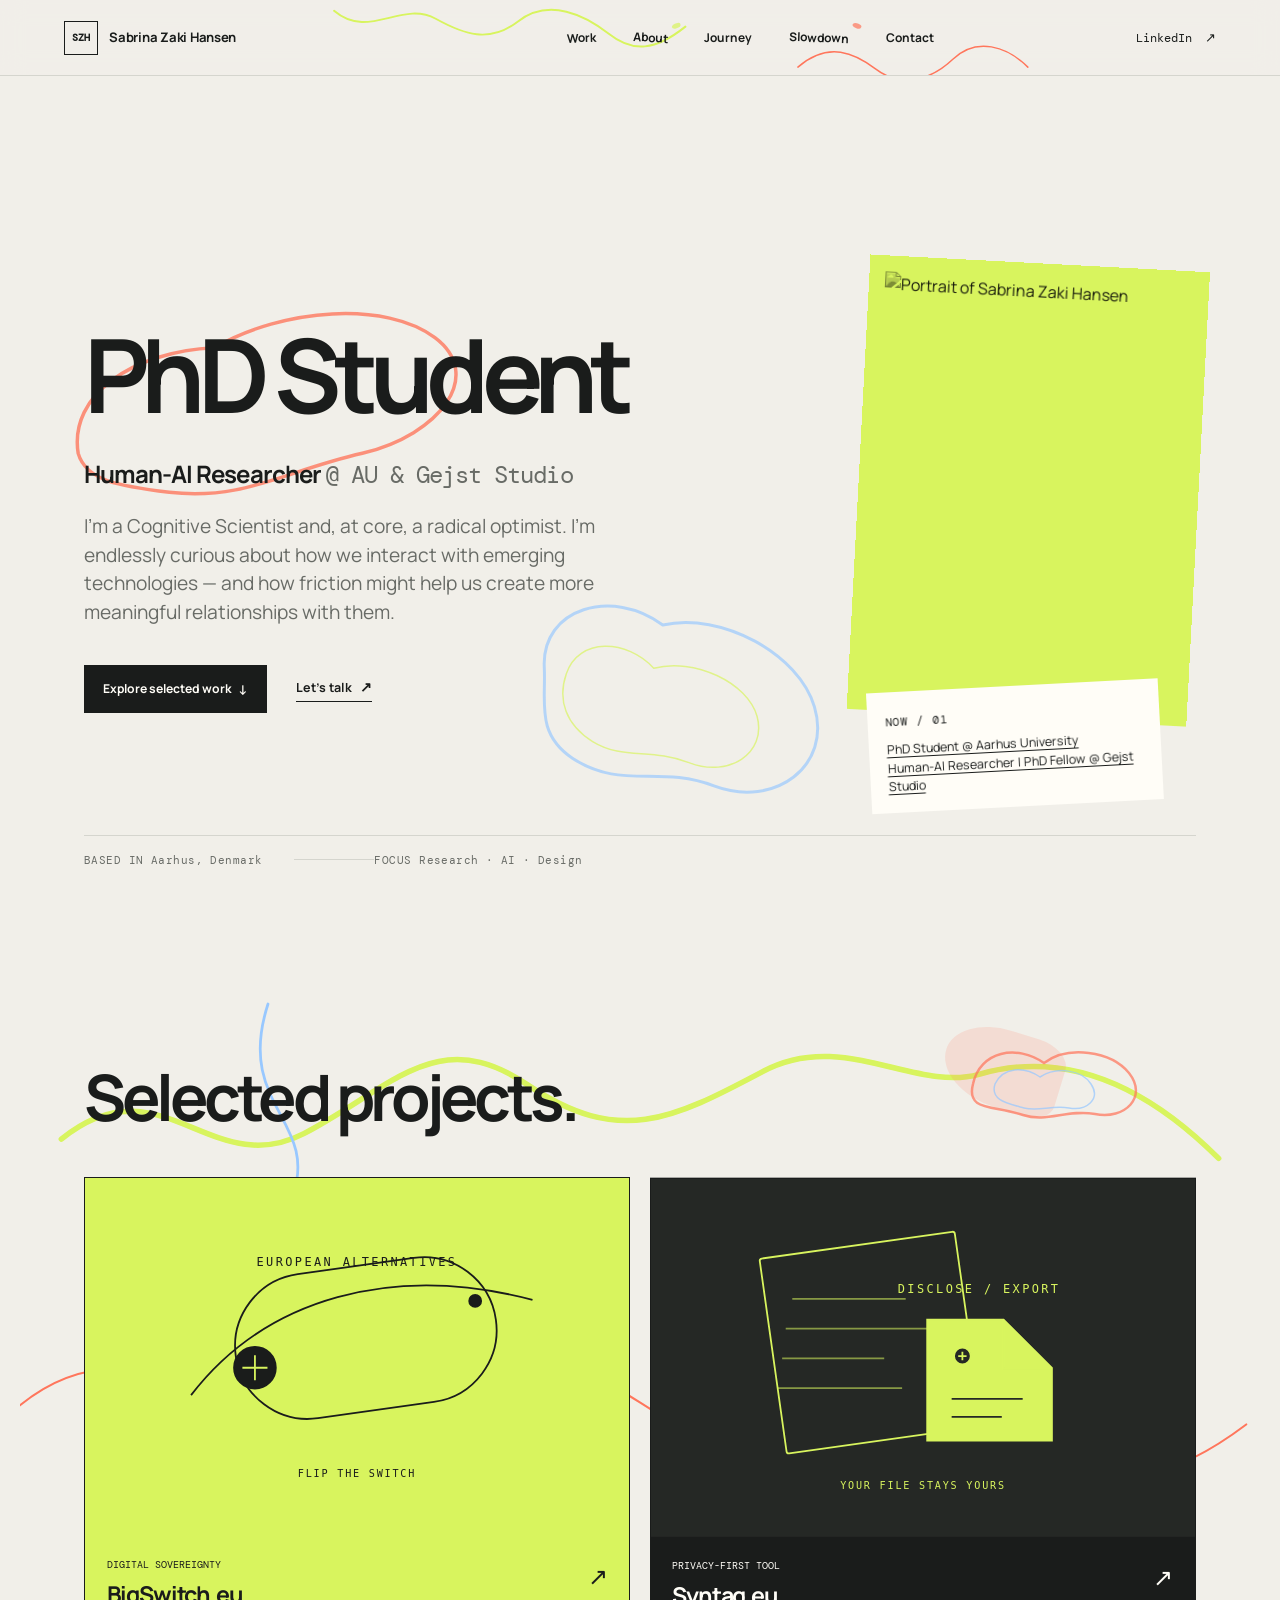
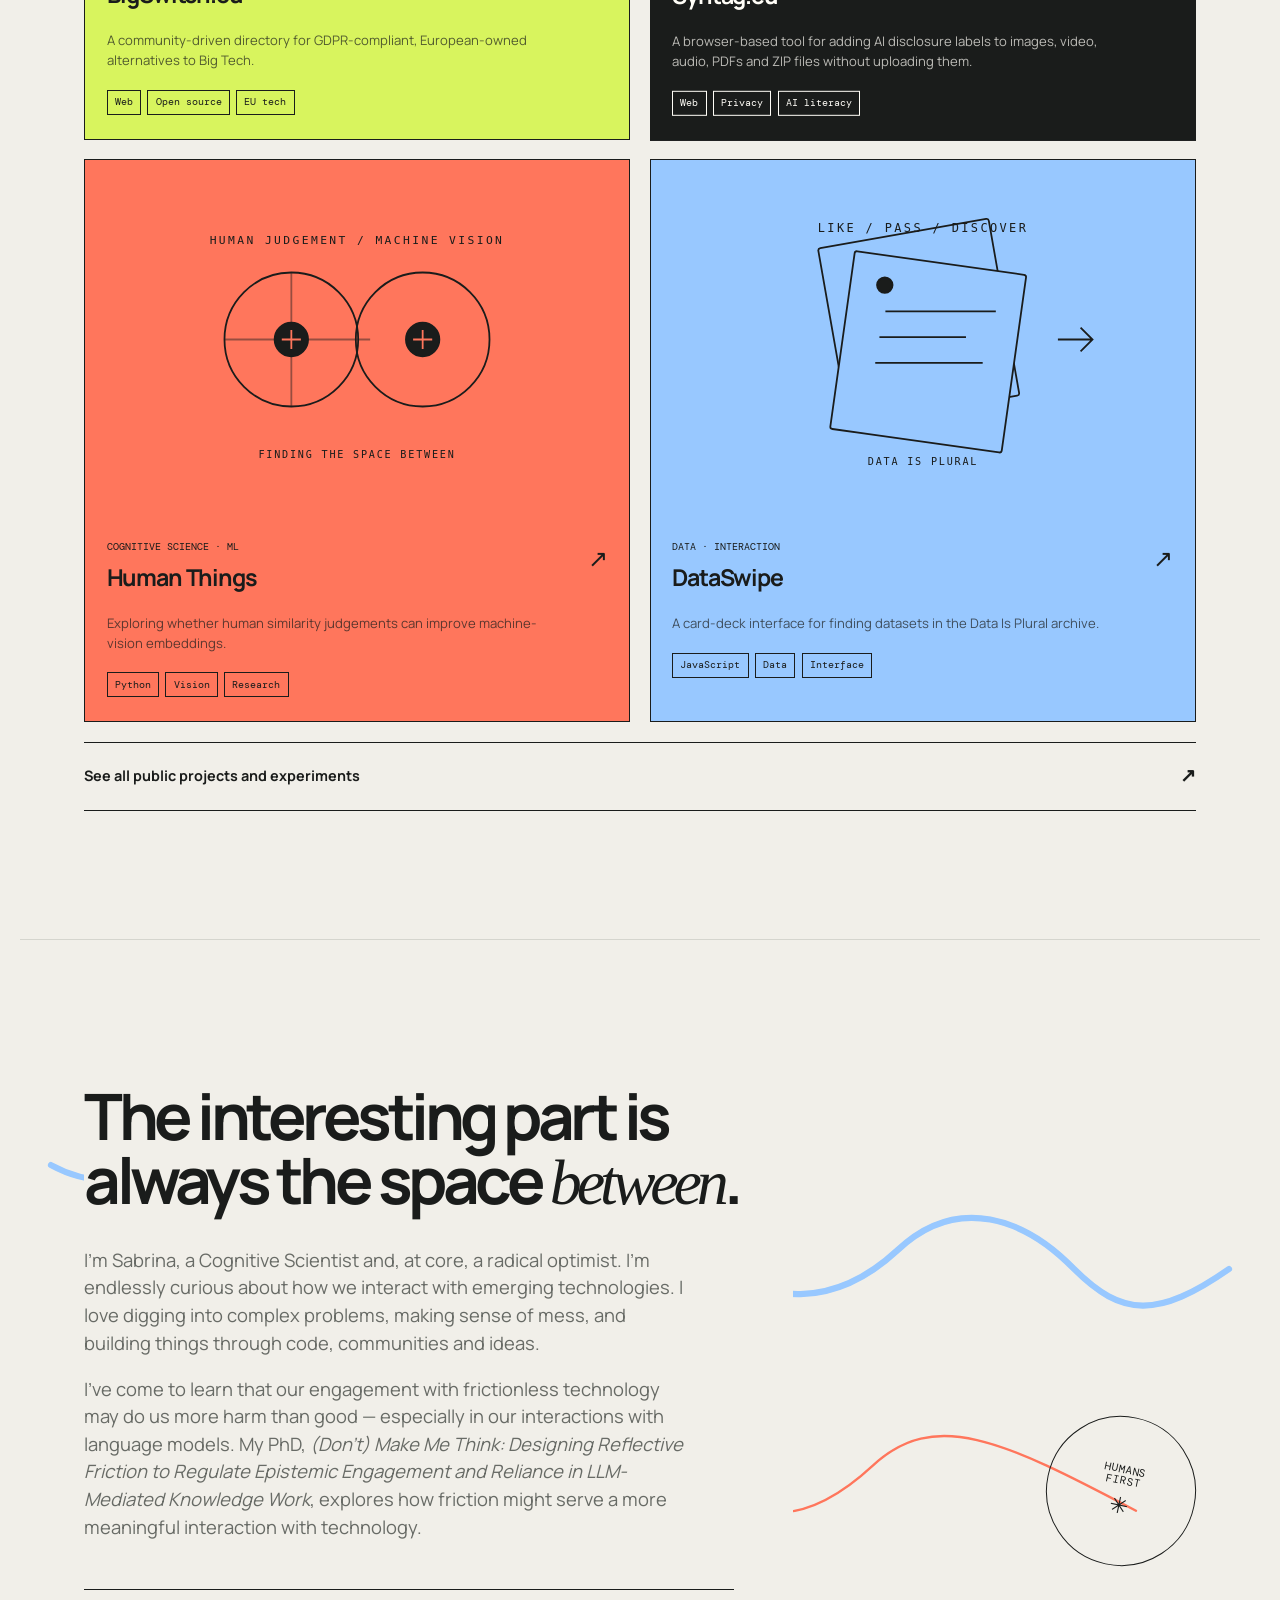
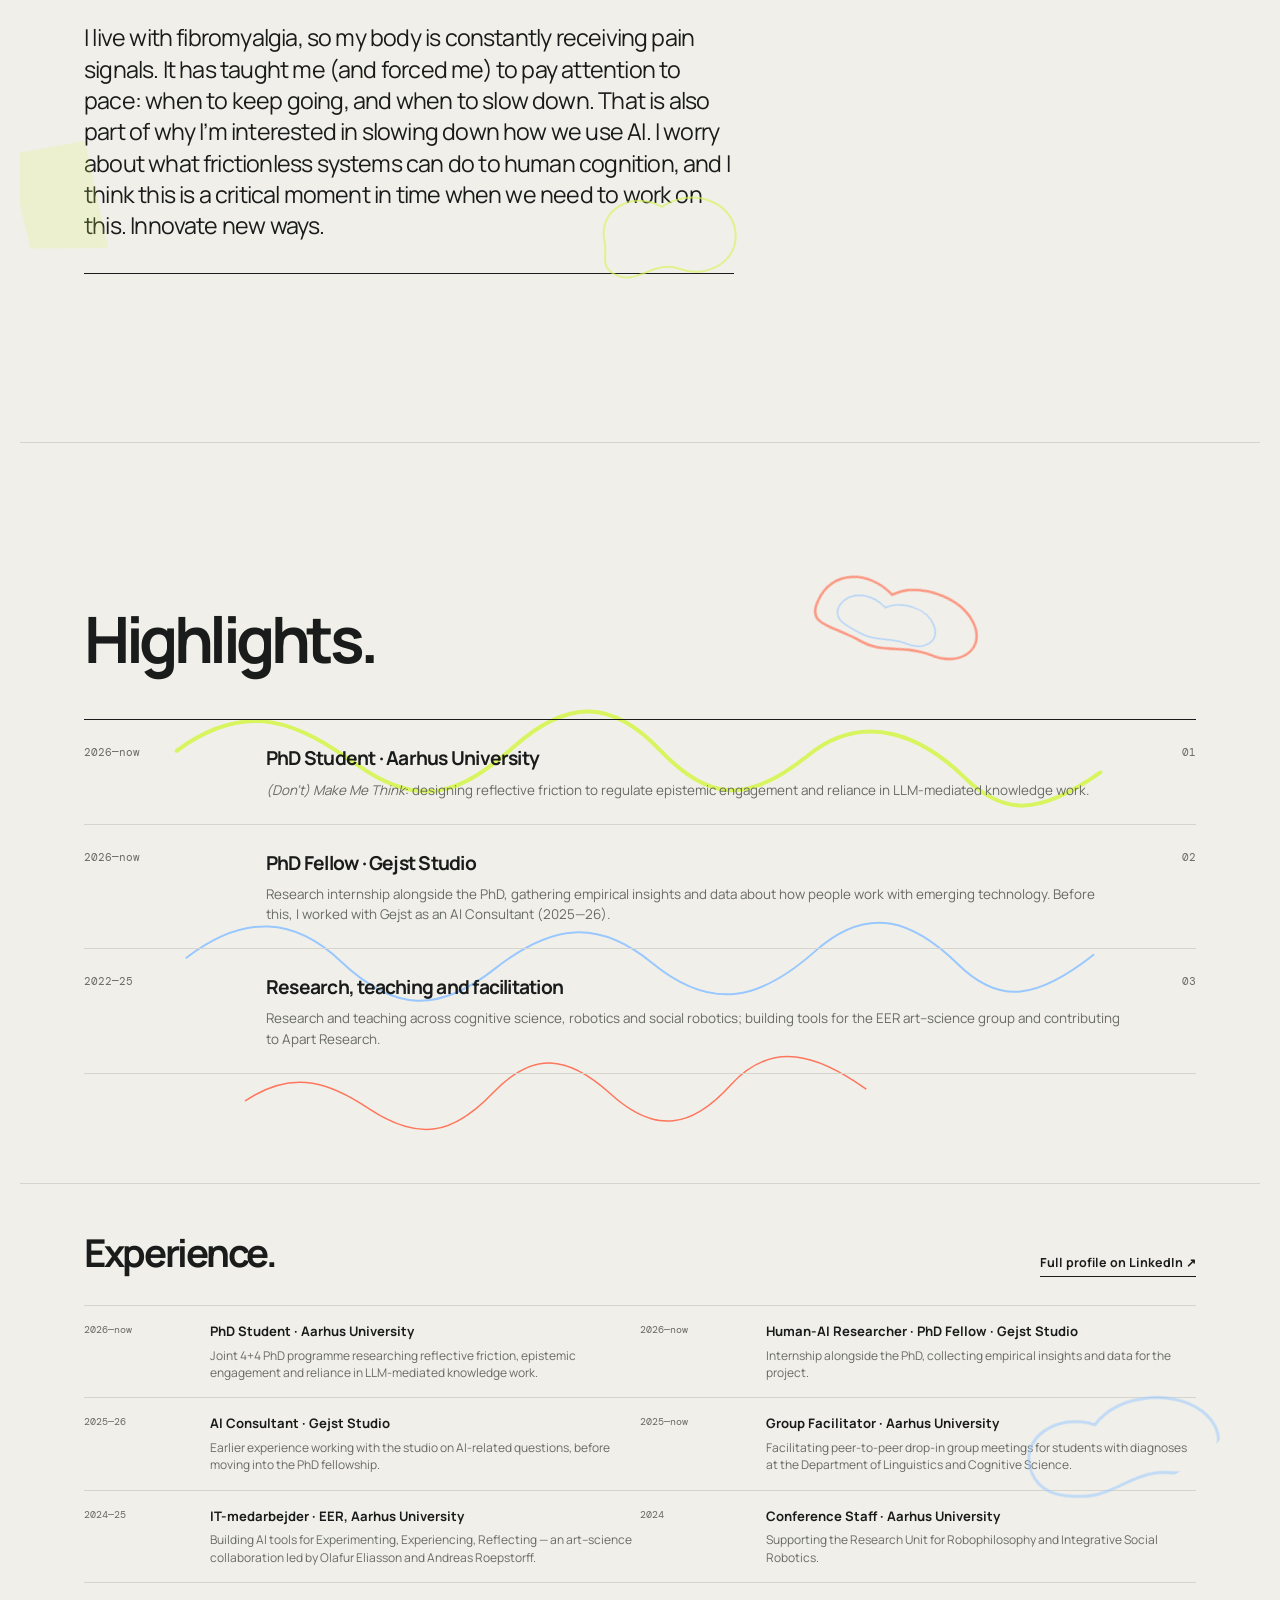
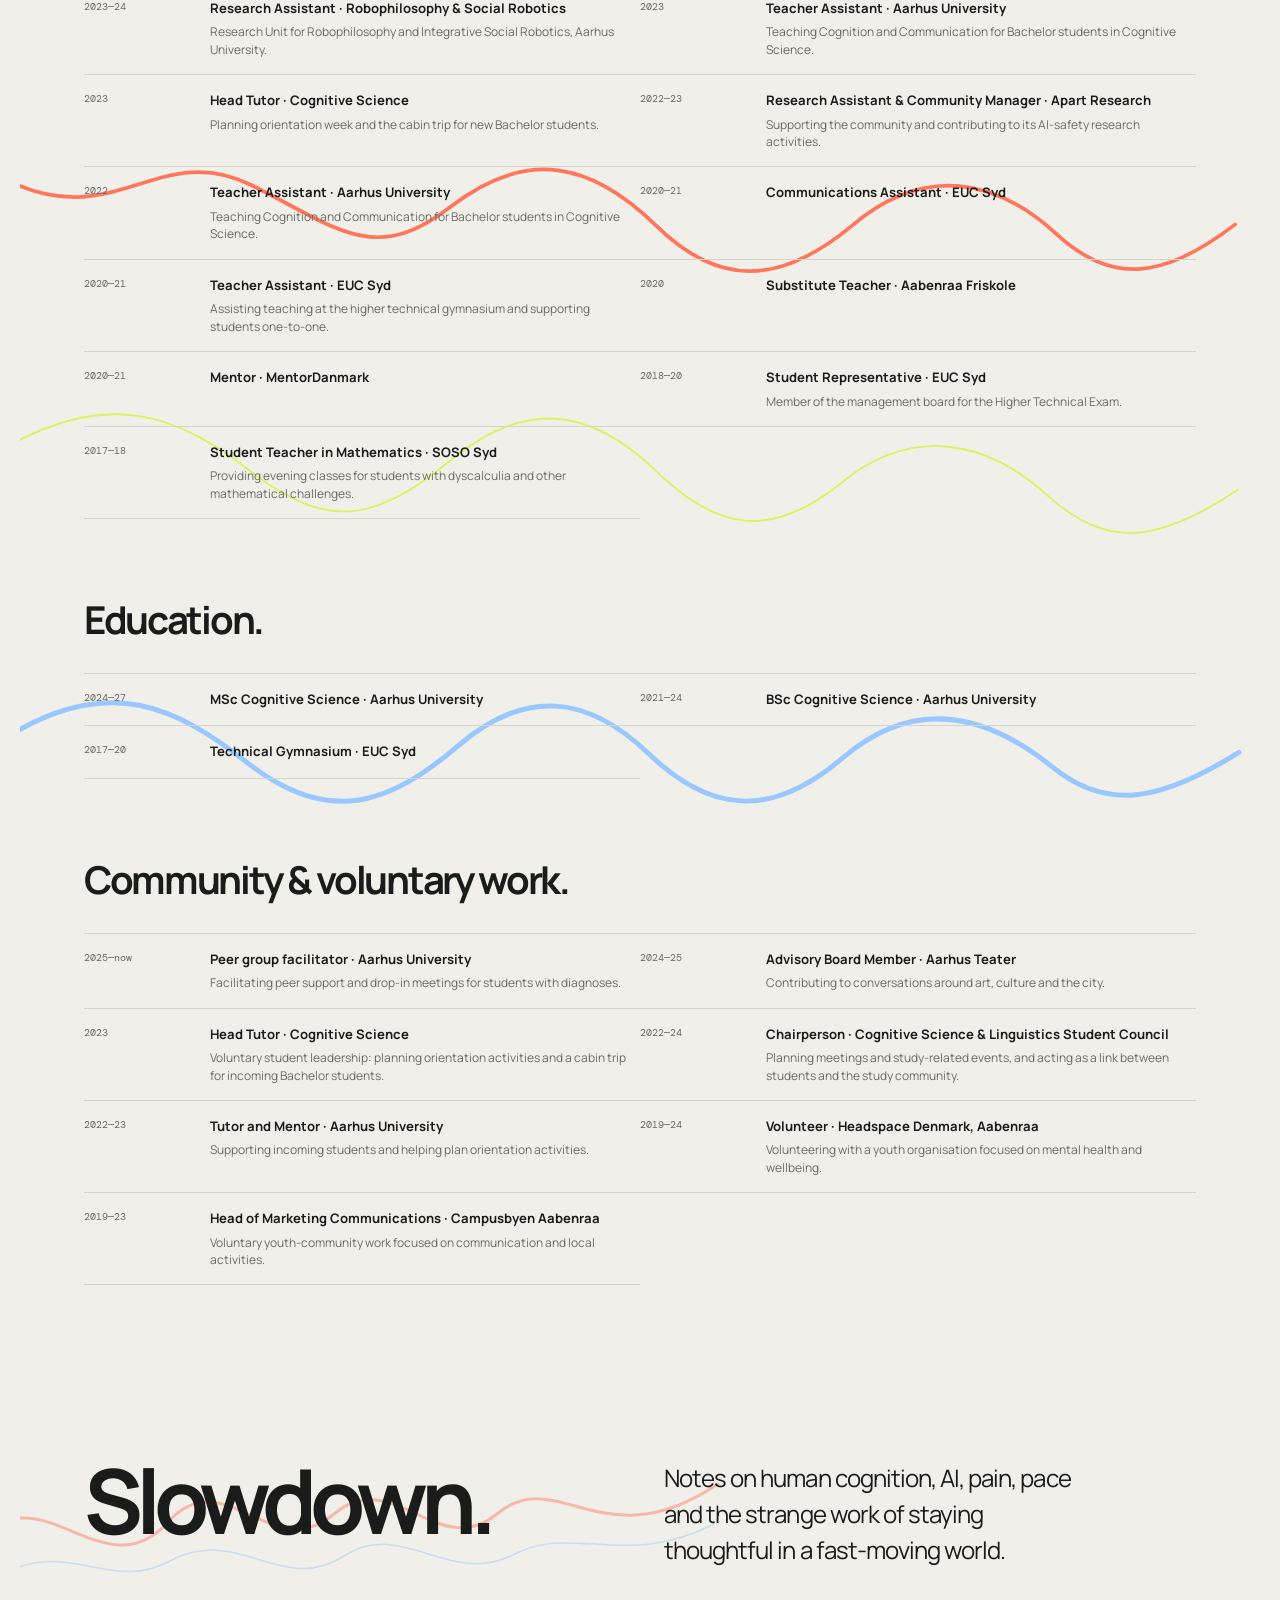
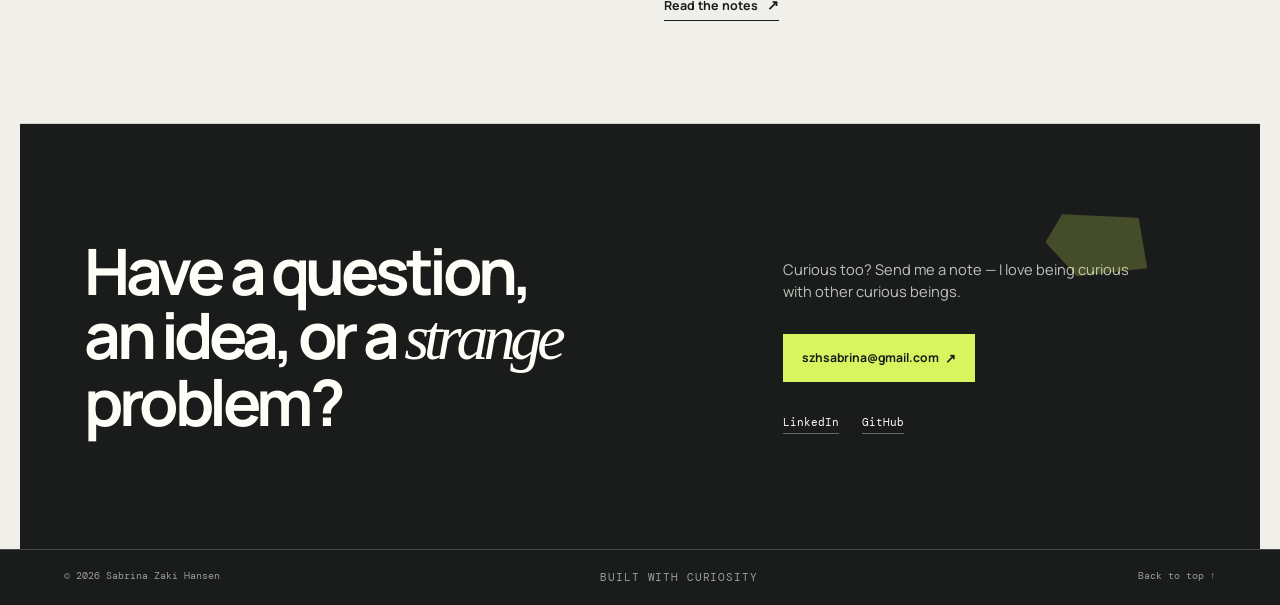
==== commit e2f5190a: "Minor changes" ====
--- a/index.html
+++ b/index.html
@@ -33,12 +33,12 @@
     <section class="hero section-shell" aria-labelledby="hero-title">
       <div class="hero-copy">
         <h1 id="hero-title">PhD Student</h1>
-        <p class="hero-role">Human-AI Researcher <span>|</span> PhD Fellow @ Gejst Studio</p>
+        <p class="hero-role">Human-AI Researcher <span>@ AU &amp; Gejst Studio</span></p>
         <p class="hero-intro">I’m a Cognitive Scientist and, at core, a radical optimist. I’m endlessly curious about how we interact with emerging technologies — and how friction might help us create more meaningful relationships with them.</p>
         <div class="hero-actions"><a class="button button-dark" href="#work">Explore selected work <span>↓</span></a><a class="text-link" href="mailto:szhsabrina@gmail.com">Let’s talk <span>↗</span></a></div>
       </div>
       <div class="hero-aside"><div class="portrait-frame"><img src="assets/images/profile_pic.jpg" alt="Portrait of Sabrina Zaki Hansen"></div><div class="hero-note"><span class="mono-label">NOW / 01</span><p><a href="https://phd.au.dk/" target="_blank" rel="noreferrer">PhD Student @ Aarhus University</a><br><a href="https://gejststudio.com/en/" target="_blank" rel="noreferrer">Human-AI Researcher | PhD Fellow @ Gejst Studio</a></p></div></div>
-      <div class="hero-meta"><span class="mono-label">BASED IN</span><span>Aarhus, Denmark</span><span class="meta-line"></span><span class="mono-label">FOCUS</span><span>Research · AI · Design</span></div>
+      <div class="hero-meta"><span class="hero-meta-location">Aarhus, Denmark</span><span class="meta-line"></span><span class="hero-meta-focus">Research · AI · Design</span></div>
     </section>
 
     <section id="work" class="work section-shell" aria-labelledby="work-title">
@@ -66,12 +66,29 @@
   </style>
   <style>.project-card--lime{background:var(--lime);color:var(--ink)}.project-card--ink{background:var(--ink);color:var(--white)}.project-card--coral{background:var(--coral);color:var(--ink)}.project-card--blue{background:var(--blue);color:var(--ink)}.art-switch{background:var(--lime)}.art-syntag{background:#252825}.art-bot{background:var(--coral)}.art-podmem{background:var(--blue)}.cv-section-list>div{background:transparent!important}.contact{background-image:none!important}.slowdown h2{margin-top:0}.about>*{z-index:2}.about:before,.about:after{z-index:0}@media(max-width:760px){.about-personal{padding:1.4rem 0;font-size:1.1rem!important}}
   </style>
-  <style>.hero:before{display:none!important}.hero:after,.work:before,.work:after,.about:before,.about:after,.journey:before,.journey:after,.cv-sections:before,.cv-sections:after,.site-header:before,.site-header:after{border:0!important}.contact:before,.contact:after{background:none!important;opacity:0!important;border:0!important}.journey:before,.journey:after,.cv-sections:before,.cv-sections:after{background-color:transparent!important}.about{background-position:center 28%}.about-copy{background:var(--paper);padding:1rem 1rem 1rem 0}</style>
+  <style>.hero:before{display:block!important;width:540px;height:300px;left:-8px;top:22%;background:url("data:image/svg+xml,%3Csvg xmlns='http://www.w3.org/2000/svg' viewBox='0 0 540 300'%3E%3Cpath d='M40 150C28 76 116 28 218 48c91-31 218-11 267 58 51 72-29 148-132 145-91-3-145 28-238-4C57 222 46 190 40 150Z' fill='none' stroke='%23ff765c' stroke-width='4' stroke-linecap='round'/%3E%3C/svg%3E") center/contain no-repeat;opacity:.78!important;z-index:0}.hero:after,.work:before,.work:after,.about:before,.about:after,.journey:before,.journey:after,.cv-sections:before,.cv-sections:after,.site-header:before,.site-header:after{border:0!important}.contact:before,.contact:after{background:none!important;opacity:0!important;border:0!important}.journey:before,.journey:after,.cv-sections:before,.cv-sections:after{background-color:transparent!important}.about{background-position:center 28%}.about-copy{background:var(--paper);padding:1rem 1rem 1rem 0}.about-copy>p:not(.about-personal){font-size:clamp(1.05rem,1.5vw,1.15rem);line-height:1.5}</style>
+  <style>.cv-sections{background-image:url("data:image/svg+xml,%3Csvg xmlns='http://www.w3.org/2000/svg' viewBox='0 0 1000 100'%3E%3Cpath d='M-10 58c80-42 132-15 190 16 65 35 111 21 168-17 56-37 105-29 157 12 50 39 100 34 155-5 60-42 119-24 160 11 42 35 82 31 150-10' fill='none' stroke='%23d8f45e' stroke-width='3' stroke-linecap='round'/%3E%3C/svg%3E");background-size:100% 12%;background-position:center bottom;background-repeat:no-repeat}</style>
   <style>.hero,.work,.about,.journey,.cv-sections,.contact{background-repeat:no-repeat}.hero{background-image:radial-gradient(circle at 6% 18%,rgba(216,244,94,.48) 0 110px,transparent 112px),radial-gradient(circle at 93% 12%,rgba(152,200,255,.42) 0 145px,transparent 147px),radial-gradient(circle at 78% 84%,rgba(255,118,92,.28) 0 90px,transparent 92px)}.hero:before,.hero:after{content:'';position:absolute;pointer-events:none;z-index:0}.hero:before{width:190px;height:190px;left:5%;top:30%;border:2px solid var(--coral);border-radius:42% 58% 55% 45%;transform:rotate(24deg);opacity:.8}.hero:after{width:120px;height:120px;left:45%;bottom:18%;background:var(--blue);opacity:.22;transform:rotate(45deg)}.hero>*{position:relative;z-index:1}.work{background-image:radial-gradient(ellipse at 88% 8%,rgba(216,244,94,.3) 0 150px,transparent 152px),radial-gradient(circle at 15% 92%,rgba(255,118,92,.24) 0 120px,transparent 122px),linear-gradient(112deg,transparent 0 64%,rgba(152,200,255,.17) 64% 68%,transparent 68%)}.about{background-image:radial-gradient(circle at 5% 76%,rgba(152,200,255,.3) 0 100px,transparent 102px),radial-gradient(ellipse at 96% 26%,rgba(255,118,92,.23) 0 135px,transparent 137px),linear-gradient(28deg,transparent 0 76%,rgba(216,244,94,.18) 76% 80%,transparent 80%)}.journey{background-image:radial-gradient(circle at 12% 14%,rgba(255,118,92,.24) 0 72px,transparent 74px),radial-gradient(ellipse at 78% 70%,rgba(216,244,94,.26) 0 170px,transparent 172px),linear-gradient(145deg,transparent 0 58%,rgba(152,200,255,.2) 58% 62%,transparent 62%)}.journey:before{width:420px;height:270px;right:-105px;top:110px;background:var(--lime);border:2px solid var(--ink);border-radius:48% 52% 42% 58%;transform:rotate(-18deg);opacity:.24}.journey:after{width:150px;height:150px;right:125px;top:320px;background:var(--coral);border:2px solid var(--ink);transform:rotate(28deg);opacity:.2}.cv-sections{background-image:radial-gradient(circle at 94% 8%,rgba(152,200,255,.3) 0 115px,transparent 117px),radial-gradient(ellipse at 4% 78%,rgba(216,244,94,.24) 0 150px,transparent 152px)}.cv-section-list>div:nth-child(3n+1){background:linear-gradient(90deg,rgba(216,244,94,.16),transparent 70%)}.cv-section-list>div:nth-child(3n+2){background:linear-gradient(90deg,rgba(152,200,255,.14),transparent 70%)}.cv-section-list>div:nth-child(3n){background:linear-gradient(90deg,rgba(255,118,92,.12),transparent 70%)}.contact{position:relative;overflow:hidden;background-color:var(--ink);background-image:radial-gradient(circle at 82% 18%,rgba(216,244,94,.32) 0 145px,transparent 147px),radial-gradient(ellipse at 12% 90%,rgba(255,118,92,.26) 0 180px,transparent 182px)}.contact:before,.contact:after{content:'';position:absolute;pointer-events:none}.contact:before{width:300px;height:180px;right:-80px;bottom:70px;border:2px solid var(--blue);border-radius:50%;transform:rotate(22deg);opacity:.7}.contact:after{width:105px;height:105px;left:48%;top:18%;background:var(--coral);opacity:.18;transform:rotate(45deg)}.contact>*{position:relative;z-index:1}@media(max-width:760px){.hero:before{left:-70px}.hero:after{left:75%;bottom:24%}.contact:after{left:70%}}</style>
   <style>.site-header{overflow:hidden;background-image:radial-gradient(ellipse at 34% -30%,rgba(255,118,92,.2) 0 90px,transparent 92px),radial-gradient(circle at 66% 130%,rgba(216,244,94,.24) 0 70px,transparent 72px)}.site-header:before,.site-header:after{content:'';position:absolute;pointer-events:none;z-index:0}.site-header:before{width:150px;height:42px;left:24%;top:-12px;background:var(--blue);opacity:.28;border-radius:58% 42% 64% 36%;transform:rotate(-7deg)}.site-header:after{width:70px;height:52px;right:33%;bottom:-22px;background:var(--coral);opacity:.24;border-radius:37% 63% 45% 55%;transform:rotate(18deg)}.site-header>*{position:relative;z-index:1}.site-nav a:nth-child(1){transform:rotate(-2deg)}.site-nav a:nth-child(2){transform:rotate(3deg)}.site-nav a:nth-child(3){transform:rotate(-1deg)}.site-nav a:nth-child(4){transform:rotate(2deg)}.site-nav a{position:relative}.site-nav a:nth-child(2):after,.site-nav a:nth-child(4):after{content:'';position:absolute;width:9px;height:5px;right:-12px;top:-7px;border-radius:60% 40% 55% 45%;background:var(--lime);opacity:.7;transform:rotate(-18deg)}.site-nav a:nth-child(4):after{background:var(--coral);transform:rotate(22deg)}.work .section-heading,.about .about-copy,.journey .section-heading,.cv-sections,.contact .contact-cta{position:relative}.work .section-heading:before{content:'';position:absolute;width:120px;height:78px;right:12%;top:-24px;background:var(--coral);opacity:.16;border-radius:62% 38% 30% 70%;transform:rotate(17deg)}.about .about-copy:before{content:'';position:absolute;width:92px;height:125px;left:-70px;bottom:6%;background:var(--lime);opacity:.2;clip-path:polygon(18% 0,100% 14%,78% 100%,0 76%);transform:rotate(-23deg)}.journey .section-heading:after{content:'';position:absolute;width:75px;height:75px;right:28%;top:-20px;background:var(--blue);opacity:.2;border-radius:29% 71% 58% 42%;transform:rotate(31deg)}.cv-sections:after{content:'';position:absolute;width:130px;height:65px;left:-35px;top:40%;background:var(--coral);opacity:.12;border-radius:53% 47% 66% 34%;transform:rotate(-14deg)}.contact .contact-cta:before{content:'';position:absolute;width:105px;height:70px;right:-18px;top:-48px;background:var(--lime);opacity:.22;clip-path:polygon(10% 18%,82% 0,100% 68%,36% 100%,0 62%);transform:rotate(12deg)}@media(max-width:760px){.site-nav a:nth-child(n){transform:none}.site-header:before{left:12%}.site-header:after{right:22%}.work .section-heading:before{right:4%}.journey .section-heading:after{right:8%}.contact .contact-cta:before{right:6px}}</style>
   <style>.hero,.work,.about,.journey,.cv-sections,.contact,.site-header{background-image:none}.hero:before{width:230px;height:175px;border:0;background:var(--coral);opacity:.2;clip-path:polygon(4% 28%,22% 8%,48% 14%,70% 3%,95% 24%,86% 52%,100% 78%,72% 91%,48% 82%,23% 100%,8% 76%);transform:rotate(-12deg)}.hero:after{width:155px;height:125px;background:var(--blue);opacity:.2;clip-path:polygon(16% 0,74% 13%,100% 43%,79% 67%,88% 100%,38% 85%,0 63%,15% 34%);transform:rotate(17deg)}.work:before{width:270px;height:185px;border-radius:0;clip-path:polygon(3% 26%,25% 5%,52% 17%,77% 0,100% 31%,86% 55%,94% 85%,60% 91%,35% 78%,8% 100%,15% 61%);transform:rotate(18deg)}.work:after{content:'';position:absolute;width:115px;height:160px;right:8%;top:30%;background:var(--lime);opacity:.13;clip-path:polygon(28% 0,82% 9%,100% 42%,73% 70%,84% 100%,35% 88%,0 56%,12% 22%);pointer-events:none}.about:before{border-radius:0;clip-path:polygon(0 23%,25% 7%,50% 18%,72% 0,100% 30%,84% 57%,96% 86%,57% 100%,28% 82%,4% 93%);transform:rotate(-19deg)}.about:after{content:'';position:absolute;width:145px;height:105px;left:42%;bottom:8%;background:var(--blue);opacity:.14;clip-path:polygon(7% 31%,28% 4%,58% 16%,94% 0,100% 48%,77% 77%,52% 100%,22% 85%,0 59%);pointer-events:none}.journey:before{border-radius:0;clip-path:polygon(2% 32%,19% 9%,44% 17%,65% 0,96% 20%,86% 48%,100% 76%,69% 88%,47% 79%,21% 100%,8% 71%);transform:rotate(-13deg)}.journey:after{border-radius:0;clip-path:polygon(13% 0,76% 8%,100% 39%,81% 67%,91% 100%,38% 85%,0 63%,18% 29%);transform:rotate(21deg)}.cv-sections:before{content:'';position:absolute;width:160px;height:115px;right:5%;top:52%;background:var(--coral);opacity:.12;clip-path:polygon(0 28%,26% 3%,54% 15%,83% 0,100% 35%,84% 63%,91% 100%,48% 88%,19% 100%,7% 65%);pointer-events:none}.contact{background-color:var(--ink)}.contact:before{border-radius:0;clip-path:polygon(4% 28%,24% 5%,53% 17%,77% 0,100% 31%,86% 57%,96% 89%,60% 100%,32% 84%,0 72%);transform:rotate(16deg)}.contact:after{clip-path:polygon(10% 24%,34% 0,67% 12%,100% 38%,78% 67%,87% 100%,42% 86%,0 61%);transform:rotate(-19deg)}.site-header:before{border-radius:0;clip-path:polygon(0 28%,24% 0,55% 15%,100% 4%,83% 62%,53% 100%,18% 82%)}.site-header:after{border-radius:0;clip-path:polygon(8% 21%,42% 0,100% 28%,78% 73%,38% 100%,0 62%)}@media(max-width:760px){.work:after{right:-15%;top:34%}.about:after{left:65%}.cv-sections:before{right:-30px}.hero:before{left:-40px}}</style>
   <style>.hero,.work,.about,.journey,.cv-sections,.contact,.site-header{background-image:none}.hero:before,.hero:after,.work:before,.work:after,.about:before,.about:after,.journey:before,.journey:after,.cv-sections:before,.contact:before,.contact:after,.site-header:before,.site-header:after{border-radius:0;background-color:transparent;clip-path:none}.hero:before{content:'';position:absolute;display:block;width:520px;height:275px;left:0;top:25%;background:url("data:image/svg+xml,%3Csvg xmlns='http://www.w3.org/2000/svg' viewBox='0 0 520 275'%3E%3Cpath d='M18 154C46 70 115 20 214 35c84 13 143-19 218 21 60 32 63 116-9 157-67 38-135 9-205 29-79 22-166 3-200-40Z' fill='none' stroke='%23ff765c' stroke-width='5' stroke-linecap='round'/%3E%3Cpath d='M39 170C91 96 145 78 225 88c75 10 126-20 190 8' fill='none' stroke='%23ff765c' stroke-width='1.5' stroke-linecap='round'/%3E%3C/svg%3E") center/contain no-repeat;opacity:.8;z-index:0}.hero:after{content:'';position:absolute;display:block;width:330px;height:230px;left:38%;bottom:12%;background:url("data:image/svg+xml,%3Csvg xmlns='http://www.w3.org/2000/svg' viewBox='0 0 330 230'%3E%3Cpath d='M10 126c35-69 70-84 113-49 41 34 70 37 104 4 37-36 89-5 91 44 2 46-41 74-88 55-39-16-67-3-95 24-37 35-95 18-104-27-4-19-13-35-21-51Z' fill='none' stroke='%2398c8ff' stroke-width='3' stroke-linecap='round'/%3E%3Cpath d='M28 144c38-42 65-50 99-22 32 26 62 35 96 7 36-30 67-12 87 11' fill='none' stroke='%23d8f45e' stroke-width='1.5' stroke-linecap='round'/%3E%3C/svg%3E") center/contain no-repeat;opacity:.65;z-index:0}.work{background-image:url("data:image/svg+xml,%3Csvg xmlns='http://www.w3.org/2000/svg' viewBox='0 0 900 420'%3E%3Cpath d='M30 98c72-58 108 31 176-4 65-34 97-80 163-35 66 44 104 25 170-10 58-31 110 15 157 2 66-19 125 12 174 61' fill='none' stroke='%23d8f45e' stroke-width='4' stroke-linecap='round'/%3E%3Cpath d='M-10 300c72-70 145-20 208 7 76 33 105-63 180-50 77 13 102 87 183 46 74-38 111-9 183 27 50 24 93 15 146-25' fill='none' stroke='%23ff765c' stroke-width='1.5' stroke-linecap='round'/%3E%3Cpath d='M180 0c-24 74 37 84 18 139-21 59 40 76 22 141-17 58 31 88 12 140' fill='none' stroke='%2398c8ff' stroke-width='2' stroke-linecap='round'/%3E%3C/svg%3E");background-size:100% 48%;background-position:center top;background-repeat:no-repeat}.about{background-image:url("data:image/svg+xml,%3Csvg xmlns='http://www.w3.org/2000/svg' viewBox='0 0 800 360'%3E%3Cpath d='M20 82c64 35 104-38 169-2 55 31 73 73 137 37 57-32 88-13 122 24 31 33 78 33 118-4 39-37 83-20 114 12 31 31 54 32 100 0' fill='none' stroke='%2398c8ff' stroke-width='4' stroke-linecap='round'/%3E%3Cpath d='M80 285c47-50 75-35 119-6 48 32 81 29 121-11 43-44 77-26 115 12 38 38 75 33 115-4 40-37 83-17 170 29' fill='none' stroke='%23ff765c' stroke-width='1.5' stroke-linecap='round'/%3E%3C/svg%3E");background-size:100% 55%;background-position:center 15%;background-repeat:no-repeat}.journey{background-image:url("data:image/svg+xml,%3Csvg xmlns='http://www.w3.org/2000/svg' viewBox='0 0 900 560'%3E%3Cpath d='M-20 155c74-54 125-27 183 14 66 47 107 28 159-18 55-49 100-48 149 4 48 50 87 55 149 5 58-47 117-19 159 22 39 38 74 40 138-5' fill='none' stroke='%23d8f45e' stroke-width='4' stroke-linecap='round'/%3E%3Cpath d='M-10 365c59-45 110-41 157 4 54 51 99 52 156 7 57-45 104-51 159-6 62 51 111 37 166-12 55-49 101-29 145 14 42 41 80 35 137-10' fill='none' stroke='%2398c8ff' stroke-width='2' stroke-linecap='round'/%3E%3Cpath d='M50 510c50-34 89-16 125 8 51 34 86 26 126-16 40-42 75-39 119 1 46 42 83 34 122-9 42-46 88-31 137 4' fill='none' stroke='%23ff765c' stroke-width='1.5' stroke-linecap='round'/%3E%3C/svg%3E");background-size:100% 78%;background-position:center bottom;background-repeat:no-repeat}.cv-sections{background-image:url("data:image/svg+xml,%3Csvg xmlns='http://www.w3.org/2000/svg' viewBox='0 0 1000 620'%3E%3Cpath d='M-15 90c89 48 126-31 201 6 69 34 99 66 161 18 62-48 114-36 166 15 50 49 99 49 158 0 59-50 117-37 164 6 43 40 84 40 145-7' fill='none' stroke='%23ff765c' stroke-width='3' stroke-linecap='round'/%3E%3Cpath d='M-15 310c87-51 143-28 202 18 66 51 105 35 162-11 58-47 110-42 163 9 50 49 93 57 151 10 55-45 116-35 166 11 48 43 89 38 153-5' fill='none' stroke='%23d8f45e' stroke-width='1.5' stroke-linecap='round'/%3E%3Cpath d='M-8 540c81-49 135-22 191 22 66 52 115 34 171-14 54-46 104-40 153 7 52 50 101 51 157 3 55-47 112-38 169 8 43 35 86 28 150-12' fill='none' stroke='%2398c8ff' stroke-width='4' stroke-linecap='round'/%3E%3C/svg%3E");background-size:100% 72%;background-position:center center;background-repeat:no-repeat}.contact{background-image:url("data:image/svg+xml,%3Csvg xmlns='http://www.w3.org/2000/svg' viewBox='0 0 900 360'%3E%3Cpath d='M-10 93c75-55 118-31 179 11 66 45 105 38 164-8 59-46 101-31 151 19 47 47 93 44 149-1 59-48 111-31 151 10 40 41 76 37 140-7' fill='none' stroke='%23d8f45e' stroke-width='4' stroke-linecap='round'/%3E%3Cpath d='M5 282c66-49 110-24 166 12 61 39 105 36 160-8 55-45 98-38 148 8 52 48 95 43 148-3 55-48 109-25 155 14 40 34 82 29 130-6' fill='none' stroke='%23ff765c' stroke-width='1.5' stroke-linecap='round'/%3E%3C/svg%3E");background-size:100% 70%;background-position:center top;background-repeat:no-repeat}.site-header{background-image:url("data:image/svg+xml,%3Csvg xmlns='http://www.w3.org/2000/svg' viewBox='0 0 1000 76'%3E%3Cpath d='M230 8c34 20 63-17 94 1 29 17 44 22 72 1 30-22 55-8 76 10 21 17 45 16 70-3' fill='none' stroke='%23d8f45e' stroke-width='2' stroke-linecap='round'/%3E%3Cpath d='M630 69c27-20 50-12 72 1 25 14 47 8 70-8 22-15 44-8 62 7' fill='none' stroke='%23ff765c' stroke-width='1.5' stroke-linecap='round'/%3E%3C/svg%3E");background-size:100% 100%;background-repeat:no-repeat}.hero>*{position:relative;z-index:1}@media(max-width:760px){.hero:before{width:360px;height:210px;left:-40px;top:30%}.hero:after{left:45%;bottom:14%;width:230px}.work,.about,.journey,.cv-sections,.contact{background-size:180% 55%}}</style>
   <style>.hero:before{width:540px;height:300px;left:-8px;top:22%;background:url("data:image/svg+xml,%3Csvg xmlns='http://www.w3.org/2000/svg' viewBox='0 0 540 300'%3E%3Cpath d='M40 150C28 76 116 28 218 48c91-31 218-11 267 58 51 72-29 148-132 145-91-3-145 28-238-4C57 222 46 190 40 150Z' fill='none' stroke='%23ff765c' stroke-width='4' stroke-linecap='round'/%3E%3Cpath d='M61 153C64 93 137 65 216 78c76-25 178-10 218 36 41 47-15 96-95 98-80 1-125 22-197-2-46-16-79-28-81-57Z' fill='none' stroke='%23ff765c' stroke-width='1.5' stroke-linecap='round'/%3E%3C/svg%3E") center/contain no-repeat;opacity:.78}.hero:after{width:360px;height:250px;left:40%;bottom:9%;background:url("data:image/svg+xml,%3Csvg xmlns='http://www.w3.org/2000/svg' viewBox='0 0 360 250'%3E%3Cpath d='M25 137C5 81 67 41 126 62c52-30 139-12 169 34 34 51-8 109-73 105-59-4-87 31-143 15-43-13-42-46-54-79Z' fill='none' stroke='%2398c8ff' stroke-width='3' stroke-linecap='round'/%3E%3Cpath d='M48 137c1-39 48-51 82-31 35-22 94-14 113 16 20 32-9 67-51 64-42-3-64 17-99 8-30-8-46-29-45-57Z' fill='none' stroke='%23d8f45e' stroke-width='1.5' stroke-linecap='round'/%3E%3C/svg%3E") center/contain no-repeat;opacity:.68}.site-header{background-image:url("data:image/svg+xml,%3Csvg xmlns='http://www.w3.org/2000/svg' viewBox='0 0 1000 76'%3E%3Cpath d='M190 11c35 30 68-11 103 8 29 16 54 25 83 3 32-25 69-6 92 12 25 20 48 17 78-7' fill='none' stroke='%23d8f45e' stroke-width='2' stroke-linecap='round'/%3E%3Cpath d='M660 68c31-27 58-14 79 2 28 21 58 9 78-10 24-23 55-13 76 8' fill='none' stroke='%23ff765c' stroke-width='1.5' stroke-linecap='round'/%3E%3C/svg%3E");background-size:100% 100%;background-repeat:no-repeat}.work .section-heading:after,.journey .section-heading:after{content:'';position:absolute;pointer-events:none;width:190px;height:90px;right:4%;top:-18px;background:url("data:image/svg+xml,%3Csvg xmlns='http://www.w3.org/2000/svg' viewBox='0 0 190 90'%3E%3Cpath d='M11 48C18 15 55 8 82 27c24-18 67-12 85 10 19 24-4 47-34 41-28-5-48 9-72 1-31-10-57-4-50-31Z' fill='none' stroke='%23ff765c' stroke-width='2.5' stroke-linecap='round'/%3E%3Cpath d='M33 48c8-17 29-18 45-7 17-11 42-7 51 7 10 15-4 27-22 24-18-3-30 4-45 0-18-5-34-8-29-24Z' fill='none' stroke='%2398c8ff' stroke-width='1.5' stroke-linecap='round'/%3E%3C/svg%3E") center/contain no-repeat;opacity:.72}.journey .section-heading:after{right:18%;top:-26px;transform:rotate(12deg)}.about .about-copy:after{content:'';position:absolute;width:150px;height:115px;left:72%;bottom:2%;background:url("data:image/svg+xml,%3Csvg xmlns='http://www.w3.org/2000/svg' viewBox='0 0 150 115'%3E%3Cpath d='M10 62C1 28 37 8 67 25c29-20 68-6 73 22 6 32-28 50-55 40-27-10-43 18-66 5-14-8-7-19-9-30Z' fill='none' stroke='%23d8f45e' stroke-width='2' stroke-linecap='round'/%3E%3C/svg%3E") center/contain no-repeat;opacity:.65;pointer-events:none}.cv-sections:after{width:220px;height:100px;right:2%;left:auto;top:12%;background:url("data:image/svg+xml,%3Csvg xmlns='http://www.w3.org/2000/svg' viewBox='0 0 220 100'%3E%3Cpath d='M12 57C7 20 52 5 85 26c33-27 92-13 111 18 20 33-13 60-49 47-33-12-58 8-89 2-30-6-43-17-46-36Z' fill='none' stroke='%2398c8ff' stroke-width='3' stroke-linecap='round'/%3E%3C/svg%3E") center/contain no-repeat;opacity:.55}.contact:before{width:340px;height:190px;right:-100px;bottom:55px;background:url("data:image/svg+xml,%3Csvg xmlns='http://www.w3.org/2000/svg' viewBox='0 0 340 190'%3E%3Cpath d='M14 112C0 56 65 18 116 47c57-39 148-15 185 31 39 49-7 102-72 87-61-14-103 13-157-2-39-11-51-28-58-51Z' fill='none' stroke='%23d8f45e' stroke-width='3' stroke-linecap='round'/%3E%3C/svg%3E") center/contain no-repeat;border:0;opacity:.7}.contact:after{width:160px;height:110px;left:42%;top:15%;background:url("data:image/svg+xml,%3Csvg xmlns='http://www.w3.org/2000/svg' viewBox='0 0 160 110'%3E%3Cpath d='M9 59C3 28 36 8 62 25c26-22 72-10 84 17 13 29-15 52-43 43-30-10-42 16-67 6-16-6-24-17-27-32Z' fill='none' stroke='%23ff765c' stroke-width='2' stroke-linecap='round'/%3E%3C/svg%3E") center/contain no-repeat;clip-path:none;opacity:.55}.hero>*{position:relative;z-index:1}@media(max-width:760px){.hero:before{width:390px;left:-45px}.hero:after{left:38%;width:250px}.work .section-heading:after,.journey .section-heading:after{right:-8%}.about .about-copy:after{left:60%}.cv-sections:after{right:-70px}.contact:after{left:62%}}</style>
+  <style>
+    .hero:before{
+      width:540px!important;height:300px!important;left:-8px!important;top:22%!important;
+      background:url("data:image/svg+xml,%3Csvg xmlns='http://www.w3.org/2000/svg' viewBox='0 0 540 300'%3E%3Cpath d='M61 153C64 93 137 65 216 78c76-25 178-10 218 36 41 47-15 96-95 98-80 1-125 22-197-2-46-16-79-28-81-57Z' fill='none' stroke='%23ff765c' stroke-width='3.5' stroke-linecap='round'/%3E%3C/svg%3E") center/contain no-repeat!important;
+      opacity:.78!important;z-index:0!important;
+    }
+    .hero-meta{display:grid!important;grid-template-columns:auto 80px 1fr!important;align-items:center;gap:1rem!important}
+    .hero-meta-location,.hero-meta-focus{font-family:var(--mono);font-size:.68rem;letter-spacing:.04em}
+    .hero-meta-location:before{content:'BASED IN ';color:var(--muted)}
+    .hero-meta-focus:before{content:'FOCUS ';color:var(--muted)}
+    @media(max-width:760px){
+      .hero:before{width:390px!important;left:-45px!important}
+      .hero-meta{display:flex!important;gap:.7rem!important;flex-wrap:wrap}
+      .hero-meta .meta-line{width:35px;margin:0 .2rem}
+    }
+  </style>
   <script src="assets/js/scripts.js?rev=29"></script>
 </body>
 </html>
